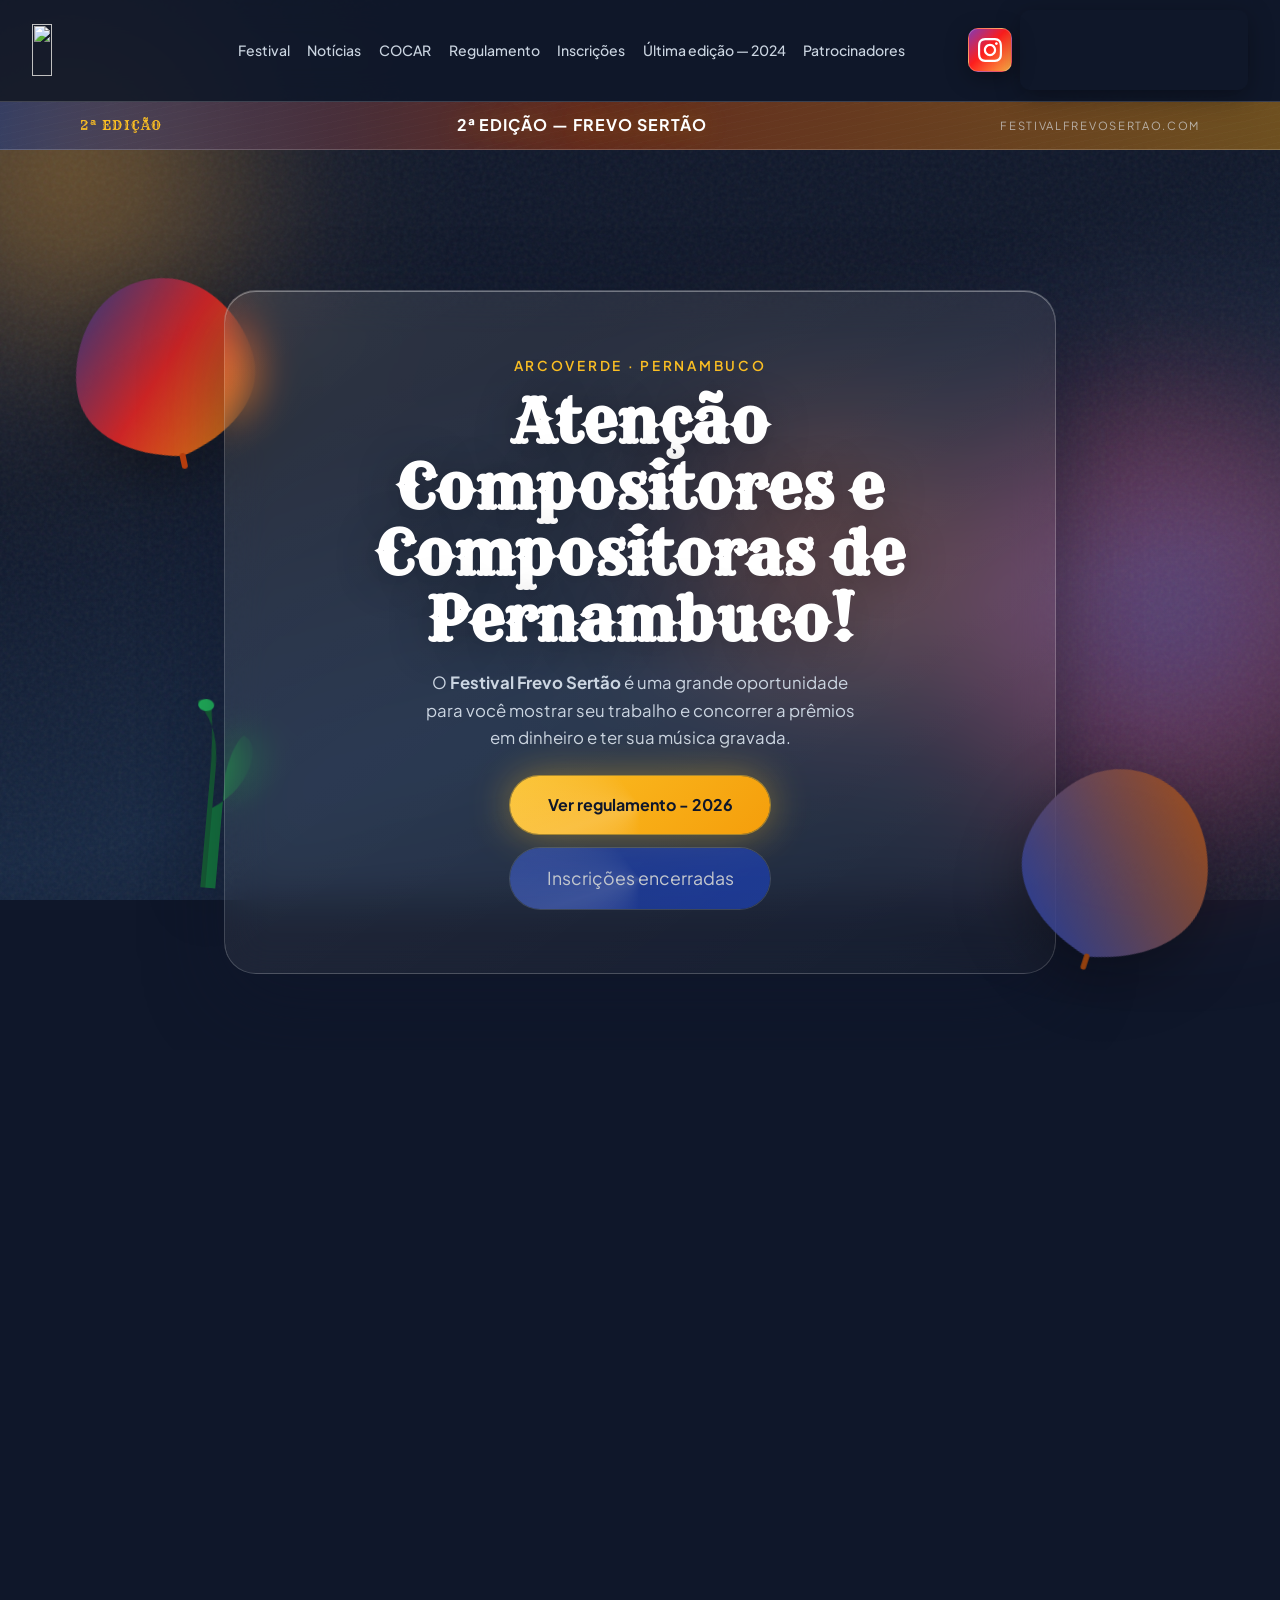
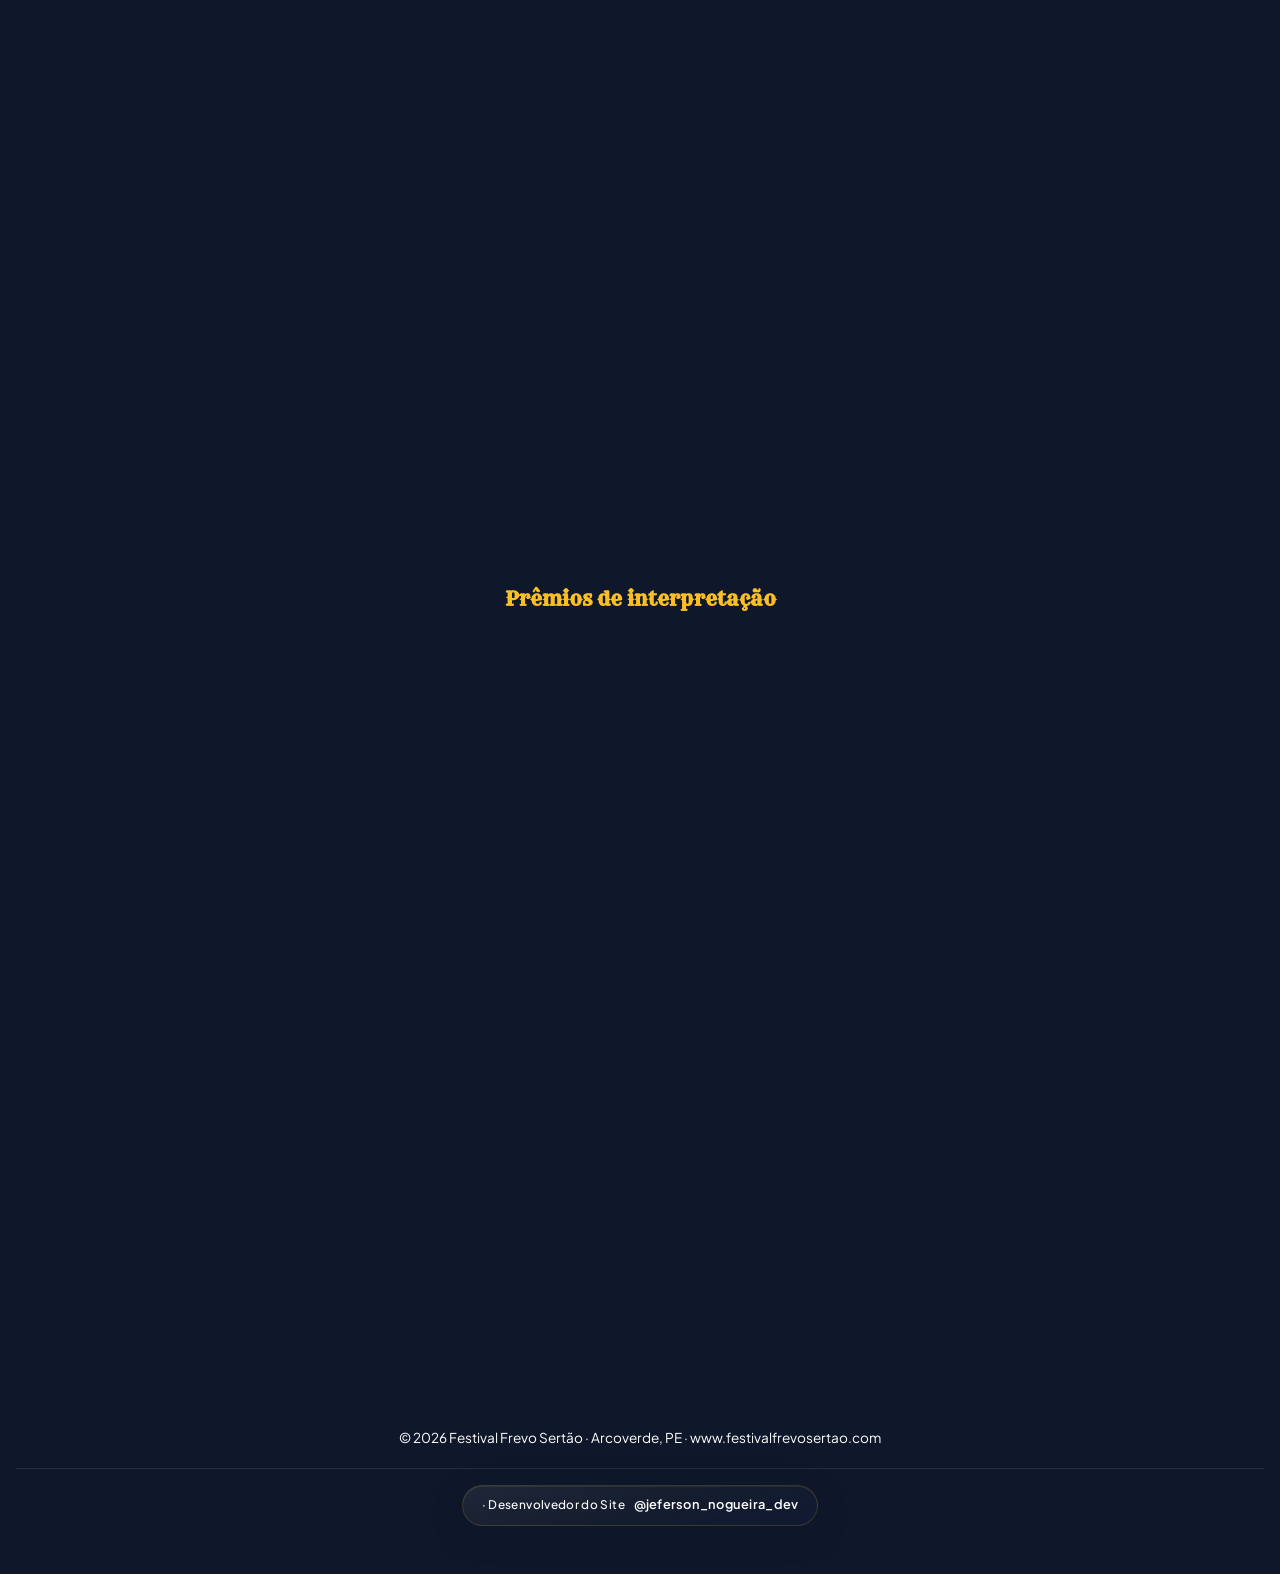
==== index.html @ 20acbb3a "lista de aprovados" ====
<!DOCTYPE html>
<html lang="pt-BR">
  <head>
    <meta charset="UTF-8" />
    <meta name="viewport" content="width=device-width, initial-scale=1.0" />
    <meta name="description" content="" />
    <link rel="canonical" href="#" />
    <title></title>
    <link rel="preconnect" href="https://fonts.googleapis.com" />
    <link rel="preconnect" href="https://fonts.gstatic.com" crossorigin />
    <link
      href="https://fonts.googleapis.com/css2?family=Rye&family=Plus+Jakarta+Sans:ital,wght@0,400;0,500;0,600;0,700;1,400&display=swap"
      rel="stylesheet"
    />
    <link rel="stylesheet" href="css/styles.css" />
  </head>
  <body>
    <div class="umbrella-transition" id="umbrellaTransition" aria-hidden="true">
      <div class="umbrella-transition__panel umbrella-transition__panel--left"></div>
      <div class="umbrella-transition__panel umbrella-transition__panel--right"></div>
    </div>

    <div class="ambient-bg" aria-hidden="true">
      <div class="ambient-bg__blob ambient-bg__blob--1"></div>
      <div class="ambient-bg__blob ambient-bg__blob--2"></div>
      <div class="ambient-bg__blob ambient-bg__blob--3"></div>
      <div class="ambient-bg__grain"></div>
    </div>

    <header class="site-header" data-header>
      <a class="site-header__brand" href="#hero" data-slot="header-brand">
        <img
          class="site-header__logo"
          data-slot="header-logo"
          src=""
          alt=""
          width="220"
          height="80"
          decoding="async"
        />
      </a>
      <nav class="site-header__nav" data-slot="site-nav"></nav>
      <div class="site-header__media">
        <div class="site-header__social" role="navigation" aria-label="Redes sociais">
          <a
            class="site-header__social-btn site-header__social-btn--instagram"
            href="#"
            target="_blank"
            rel="noopener noreferrer"
            data-slot="header-instagram"
            hidden
          >
            <svg class="site-header__social-icon" viewBox="0 0 24 24" aria-hidden="true" focusable="false">
              <path
                fill="currentColor"
                d="M12 2.163c3.204 0 3.584.012 4.85.07 3.252.148 4.771 1.691 4.919 4.919.058 1.265.069 1.645.069 4.849 0 3.205-.012 3.584-.069 4.849-.149 3.225-1.664 4.771-4.919 4.919-1.266.058-1.644.07-4.85.07-3.204 0-3.584-.012-4.849-.07-3.26-.149-4.771-1.699-4.919-4.92-.058-1.265-.07-1.644-.07-4.849 0-3.204.013-3.583.07-4.849.149-3.227 1.664-4.771 4.919-4.919 1.266-.057 1.645-.069 4.849-.069zm0-2.163c-3.259 0-3.667.014-4.947.072-4.358.2-6.78 2.618-6.98 6.98-.059 1.281-.073 1.689-.073 4.948 0 3.259.014 3.668.072 4.948.2 4.358 2.618 6.78 6.98 6.98 1.281.058 1.689.072 4.948.072 3.259 0 3.668-.014 4.948-.072 4.354-.2 6.782-2.618 6.979-6.98.059-1.28.073-1.689.073-4.948 0-3.259-.014-3.667-.072-4.947-.196-4.354-2.617-6.78-6.979-6.98-1.281-.059-1.69-.073-4.949-.073zm0 5.838c-3.403 0-6.162 2.759-6.162 6.162s2.759 6.163 6.162 6.163 6.162-2.759 6.162-6.163c0-3.403-2.759-6.162-6.162-6.162zm0 10.162c-2.209 0-4-1.79-4-4 0-2.209 1.791-4 4-4s4 1.791 4 4c0 2.21-1.791 4-4 4zm6.406-11.845c-.796 0-1.441.645-1.441 1.44s.645 1.44 1.441 1.44c.795 0 1.439-.645 1.439-1.44s-.644-1.44-1.439-1.44z"
              />
            </svg>
          </a>
        </div>
        <div class="site-header__player" data-slot="header-spotify-embed">
          <iframe
            data-testid="embed-iframe"
            style="border-radius: 12px"
            src=""
            width="100%"
            height="80"
            frameborder="0"
            allowfullscreen=""
            allow="autoplay; clipboard-write; encrypted-media; fullscreen; picture-in-picture"
            loading="lazy"
            title=""
          ></iframe>
        </div>
      </div>
    </header>

    <div class="banner-strip" id="bannerStrip" role="region">
      <div class="banner-strip__pattern" aria-hidden="true"></div>
      <div class="banner-strip__inner">
        <span class="banner-strip__edition" data-slot="edition-badge"></span>
        <p class="banner-strip__msg" id="bannerMessage" aria-live="polite"></p>
        <span class="banner-strip__domain" aria-hidden="true" data-slot="banner-domain"></span>
      </div>
    </div>

    <main class="site-main">
      <section class="hero" id="hero">
        <div class="hero__parallax" data-parallax="slow">
          <svg class="decor decor--umbrella decor--umbrella-1" viewBox="0 0 200 220" aria-hidden="true">
            <defs>
              <linearGradient id="umb1" x1="0%" y1="0%" x2="100%" y2="100%">
                <stop offset="0%" stop-color="#1e3a8a" />
                <stop offset="50%" stop-color="#dc2626" />
                <stop offset="100%" stop-color="#f59e0b" />
              </linearGradient>
            </defs>
            <path fill="url(#umb1)" d="M100 20 C40 20 10 80 10 120 C10 160 50 190 100 200 C150 190 190 160 190 120 C190 80 160 20 100 20 Z" opacity="0.92" />
            <line x1="100" y1="200" x2="100" y2="210" stroke="#c2410c" stroke-width="6" stroke-linecap="round" />
          </svg>
          <svg class="decor decor--cactus decor--cactus-1" viewBox="0 0 120 200" aria-hidden="true">
            <path fill="#166534" d="M60 200 L60 80 Q60 40 40 20 Q30 10 50 15 Q55 50 55 90 L55 200 Z" />
            <path fill="#15803d" d="M60 120 Q90 100 95 70 Q98 50 85 45 Q75 55 70 85 L70 200 L60 200 Z" />
            <ellipse cx="45" cy="18" rx="8" ry="6" fill="#22c55e" />
          </svg>
        </div>

        <div class="hero__inner glass-panel glass-panel--hero">
          <p class="hero__eyebrow" data-slot="hero-eyebrow"></p>
          <h1 class="hero__title" data-slot="hero-title"></h1>
          <p class="hero__lead" data-slot="hero-lead"></p>
          <div class="hero__actions">
            <a class="btn-cta" href="#" data-slot="hero-cta">
              <span class="btn-cta__glow"></span>
              <span class="btn-cta__label" data-slot="hero-cta-label"></span>
            </a>
            <button type="button" class="btn-cta btn-cta--secondary btn-inscricao">
              <span class="btn-cta__glow"></span>
              <span class="btn-cta__label" data-slot="hero-inscricao-label"></span>
            </button>
          </div>
        </div>

        <div class="hero__parallax hero__parallax--front" data-parallax="fast">
          <svg class="decor decor--umbrella decor--umbrella-2" viewBox="0 0 200 220" aria-hidden="true">
            <defs>
              <linearGradient id="umb2" x1="100%" y1="0%" x2="0%" y2="100%">
                <stop offset="0%" stop-color="#b45309" />
                <stop offset="100%" stop-color="#1e40af" />
              </linearGradient>
            </defs>
            <path fill="url(#umb2)" d="M100 30 C45 30 15 85 15 125 C15 165 55 195 100 205 C145 195 185 165 185 125 C185 85 155 30 100 30 Z" opacity="0.88" />
            <line x1="100" y1="205" x2="100" y2="215" stroke="#92400e" stroke-width="5" stroke-linecap="round" />
          </svg>
        </div>
      </section>

      <section class="section home-banner" id="home-banner" aria-label="Imagem de destaque">
        <div class="section__container">
          <div class="home-banner__panel glass-panel" data-reveal>
            <img
              class="home-banner__image"
              src="sai lista das canc.jpeg"
              alt="Festival Frevo Sertão"
              loading="lazy"
              decoding="async"
            />
          </div>
        </div>
      </section>

      <section class="section noticias noticias--destaque" id="noticias-frevo" aria-labelledby="noticias-heading">
        <div class="section__container">
          <div class="noticias__shell glass-panel" data-reveal>
            <header class="noticias__header">
              <span class="noticias__ribbon" aria-hidden="true">★</span>
              <div class="noticias__header-text">
                <h2 id="noticias-heading" class="noticias__title" data-slot="noticias-title"></h2>
                <p class="noticias__intro" data-slot="noticias-intro" hidden></p>
              </div>
            </header>
            <ul class="noticias__list" data-slot="noticias-list"></ul>
          </div>
        </div>
      </section>

      <section class="section festival" id="festival">
        <div class="section__container">
          <h2 class="section__title" data-reveal data-slot="festival-title"></h2>
          <div class="glass-panel festival__panel" data-reveal>
            <div data-slot="festival-body"></div>
          </div>
        </div>
      </section>

      <section class="section cocar" id="cocar">
        <div class="section__container">
          <h2 class="section__title" data-reveal data-slot="cocar-title"></h2>
          <div class="glass-panel cocar__panel" data-reveal>
            <div data-slot="cocar-body"></div>
          </div>
        </div>
      </section>

      <section class="section documentos" id="documentos">
        <div class="section__container documentos__grid">
          <article class="glass-panel documentos__card" data-reveal>
            <h2 class="documentos__heading" data-slot="documentos-heading"></h2>
            <p class="documentos__intro" data-slot="regulamento-intro"></p>
            <a class="btn-cta btn-cta--doc" data-slot="regulamento-link" href="#">
              <span class="btn-cta__glow"></span>
              <span class="btn-cta__label" data-slot="regulamento-link-label"></span>
            </a>
            <div class="documentos__actions">
              <a class="btn-cta btn-cta--doc" data-slot="analise-link" href="#">
                <span class="btn-cta__glow"></span>
                <span class="btn-cta__label" data-slot="analise-link-label"></span>
              </a>
              <a class="btn-cta btn-cta--doc" data-slot="recurso-link" href="#">
                <span class="btn-cta__glow"></span>
                <span class="btn-cta__label" data-slot="recurso-link-label"></span>
              </a>
            </div>
          </article>
        </div>
      </section>

      <section class="section inscricoes" id="inscricoes">
        <div class="section__container">
          <article class="glass-panel inscricoes__panel" data-reveal>
            <h2 class="section__title" data-slot="inscricoes-title"></h2>
            <p class="inscricoes__subtitle flow-text" data-slot="inscricoes-subtitle" hidden></p>
            <button type="button" class="btn-cta inscricoes__cta btn-inscricao">
              <span class="btn-cta__glow"></span>
              <span class="btn-cta__label" data-slot="inscricoes-cta-label"></span>
            </button>
          </article>
        </div>
      </section>

      <dialog class="inscricoes-dialog" id="inscricoesDialog" aria-labelledby="inscricoesPendingMsg">
        <div class="inscricoes-dialog__panel glass-panel">
          <button type="button" class="inscricoes-dialog__close" aria-label="Fechar">&times;</button>
          <p class="inscricoes-dialog__msg" id="inscricoesPendingMsg" data-slot="inscricoes-pending-message"></p>
        </div>
      </dialog>

      <div id="ultima-edicao-2024" class="ultima-edicao">
      <section class="section midia" id="midia-2024">
        <div class="section__container">
          <h2 class="section__title" data-reveal data-slot="memoria-title"></h2>
          <p class="section__subtitle" data-reveal data-slot="memoria-subtitle"></p>

          <div class="midia__video-feature glass-panel" data-reveal>
            <h3 class="midia__label" data-slot="video-title"></h3>
            <p class="midia__text" data-slot="video-intro"></p>
            <div class="midia__video-wrap midia__video-wrap--medium" data-slot="youtube-embed"></div>
            <p class="midia__video-footer">
              <a class="midia__video-link" data-slot="video-link" href="#" target="_blank" rel="noopener noreferrer"></a>
            </p>
          </div>

          <div class="midia__spotify-block glass-panel" data-reveal>
            <h3 class="midia__label" data-slot="midia-spotify-title"></h3>
            <div class="midia__embed" data-slot="spotify-embed">
              <p class="midia__fallback" data-slot="spotify-placeholder"></p>
            </div>
          </div>
        </div>
      </section>

      <section class="section vencedoras vencedoras--hall" id="vencedoras">
        <div class="section__container">
          <h2 class="section__title" data-reveal data-slot="vencedoras-title"></h2>
          <p class="section__subtitle" data-reveal data-slot="vencedoras-intro"></p>
          <div class="vencedoras__grid" data-slot="vencedoras-grid"></div>
        </div>
      </section>
      </div>

      <section class="section patrocinadores" id="patrocinadores">
        <div class="section__container">
          <h2 class="section__title" data-reveal data-slot="patrocinadores-title"></h2>
          <p class="section__subtitle" data-reveal data-slot="patrocinadores-intro"></p>
          <div class="patrocinadores__marquee glass-panel" data-reveal data-slot="patrocinadores-marquee">
            <div class="patrocinadores__track" data-slot="patrocinadores-track">
              <div class="patrocinadores__seq">
                <img
                  class="patrocinadores__img"
                  src=""
                  alt=""
                  width="1200"
                  height="200"
                  decoding="async"
                  draggable="false"
                />
              </div>
              <div class="patrocinadores__seq" aria-hidden="true">
                <img
                  class="patrocinadores__img"
                  src=""
                  alt=""
                  width="1200"
                  height="200"
                  decoding="async"
                  draggable="false"
                />
              </div>
            </div>
          </div>
        </div>
      </section>
    </main>

    <footer class="site-footer">
      <p class="site-footer__main">
        <span data-slot="footer-before-year"></span><span id="footerYear"></span><span data-slot="footer-after-year"></span>
        <a class="site-footer__link" data-slot="footer-site-url" href="#"></a>
      </p>
      <p class="site-footer__dev" data-slot="footer-developer-wrap" hidden>
        <span class="site-footer__dev-inner">
          <span class="site-footer__dev-prefix" data-slot="footer-developer-prefix"></span>
          <a
            class="site-footer__dev-link"
            data-slot="footer-developer-link"
            href="#"
            target="_blank"
            rel="noopener noreferrer"
          ></a>
        </span>
      </p>
    </footer>

    <script src="https://cdnjs.cloudflare.com/ajax/libs/gsap/3.12.5/gsap.min.js" crossorigin="anonymous"></script>
    <script src="https://cdnjs.cloudflare.com/ajax/libs/gsap/3.12.5/ScrollTrigger.min.js" crossorigin="anonymous"></script>
    <script type="module" src="js/main.js"></script>
  </body>
</html>
---- css/styles.css ----
/* Frevo Sertão — design tokens + glassmorphism + cordel contemporâneo */
:root {
  --amber-sun: #f59e0b;
  --amber-glow: #fbbf24;
  --terracotta: #c2410c;
  --sienna-deep: #7c2d12;
  --cobalt: #1e40af;
  --cobalt-deep: #1e3a8a;
  --ink: #0f172a;
  --ink-soft: #1e293b;
  --mist: rgba(255, 255, 255, 0.08);
  --glass-border: rgba(255, 255, 255, 0.18);
  --glass-highlight: rgba(255, 255, 255, 0.35);
  --shadow-deep: 0 25px 80px rgba(15, 23, 42, 0.45);
  --font-display: "Rye", Georgia, serif;
  --font-body: "Plus Jakarta Sans", system-ui, sans-serif;
  --ease-elastic: cubic-bezier(0.68, -0.55, 0.265, 1.55);
  --radius-lg: 1.5rem;
  --radius-xl: 2rem;
}

*,
*::before,
*::after {
  box-sizing: border-box;
}

html {
  scroll-behavior: smooth;
}

@media (prefers-reduced-motion: reduce) {
  html {
    scroll-behavior: auto;
  }
  *,
  *::before,
  *::after {
    animation-duration: 0.01ms !important;
    animation-iteration-count: 1 !important;
    transition-duration: 0.01ms !important;
  }
}

body {
  margin: 0;
  min-height: 100vh;
  font-family: var(--font-body);
  font-size: clamp(1rem, 0.95rem + 0.2vw, 1.125rem);
  line-height: 1.65;
  color: #e2e8f0;
  background: var(--ink);
  overflow-x: hidden;
}

/* Imagem de fundo + véu para contraste; blobs e grão por cima */
.ambient-bg {
  position: fixed;
  inset: 0;
  z-index: -2;
  pointer-events: none;
  background-color: var(--ink);
  background-image: linear-gradient(
      165deg,
      rgba(15, 23, 42, 0.78) 0%,
      rgba(15, 23, 42, 0.55) 40%,
      rgba(30, 58, 95, 0.45) 70%,
      rgba(15, 23, 42, 0.82) 100%
    ),
    url("../assets/fundo%20site%20inicio.png");
  background-size: cover, cover;
  background-position: center center, center center;
  background-repeat: no-repeat, no-repeat;
  background-attachment: scroll, scroll;
}

.ambient-bg__blob {
  position: absolute;
  border-radius: 50%;
  filter: blur(80px);
  opacity: 0.55;
  mix-blend-mode: screen;
}

.ambient-bg__blob--1 {
  width: min(90vw, 520px);
  height: min(90vw, 520px);
  top: -10%;
  left: -15%;
  background: radial-gradient(circle, #f59e0b 0%, transparent 70%);
}

.ambient-bg__blob--2 {
  width: min(80vw, 480px);
  height: min(80vw, 480px);
  bottom: 5%;
  right: -10%;
  background: radial-gradient(circle, #1d4ed8 0%, #dc2626 50%, transparent 70%);
}

.ambient-bg__blob--3 {
  width: min(70vw, 400px);
  height: min(70vw, 400px);
  top: 40%;
  right: 20%;
  background: radial-gradient(circle, #ea580c 0%, transparent 65%);
}

.ambient-bg__grain {
  position: absolute;
  inset: 0;
  opacity: 0.07;
  background-image: url("data:image/svg+xml,%3Csvg viewBox='0 0 256 256' xmlns='http://www.w3.org/2000/svg'%3E%3Cfilter id='n'%3E%3CfeTurbulence type='fractalNoise' baseFrequency='0.85' numOctaves='4' stitchTiles='stitch'/%3E%3C/filter%3E%3Crect width='100%25' height='100%25' filter='url(%23n)'/%3E%3C/svg%3E");
  pointer-events: none;
}

/* Umbrella-style page curtain */
.umbrella-transition {
  position: fixed;
  inset: 0;
  z-index: 9999;
  pointer-events: none;
  display: flex;
  justify-content: center;
  align-items: stretch;
}

.umbrella-transition.is-active {
  pointer-events: auto;
}

.umbrella-transition__panel {
  flex: 1;
  background: linear-gradient(135deg, var(--cobalt-deep) 0%, var(--terracotta) 50%, var(--amber-sun) 100%);
  opacity: 0.97;
  will-change: transform;
}

.umbrella-transition__panel--left {
  transform-origin: right center;
  transform: scaleX(1);
}

.umbrella-transition__panel--right {
  transform-origin: left center;
  transform: scaleX(1);
}

/* Header (rola com a página — não fixo): grid logo | nav | mídia */
.site-header {
  position: relative;
  z-index: 50;
  display: grid;
  grid-template-columns: auto minmax(0, 1fr) auto;
  grid-template-areas: "brand nav media";
  align-items: center;
  column-gap: clamp(0.75rem, 2vw, 1.5rem);
  row-gap: 0.65rem;
  padding: 0.65rem clamp(1rem, 4vw, 2rem);
  background: rgba(15, 23, 42, 0.88);
  backdrop-filter: blur(16px);
  -webkit-backdrop-filter: blur(16px);
  border-bottom: 1px solid var(--glass-border);
}

.site-header__brand {
  grid-area: brand;
  display: flex;
  align-items: center;
  flex-shrink: 0;
  text-decoration: none;
  line-height: 0;
}

.site-header__logo {
  display: block;
  width: auto;
  height: clamp(36px, 8vw, 52px);
  max-width: min(200px, 42vw);
  object-fit: contain;
  object-position: left center;
}

.site-header__nav {
  grid-area: nav;
  display: flex;
  flex-wrap: wrap;
  gap: 0.35rem clamp(0.45rem, 1.6vw, 1.1rem);
  justify-content: center;
  justify-self: center;
  max-width: 100%;
  min-width: 0;
}

.site-header__nav a {
  color: #cbd5e1;
  text-decoration: none;
  font-weight: 500;
  font-size: clamp(0.78rem, 1.35vw, 0.88rem);
  white-space: nowrap;
  transition: color 0.25s ease, transform 0.25s var(--ease-elastic);
}

.site-header__nav a:hover {
  color: var(--amber-glow);
  transform: translateY(-2px);
}

.site-header__nav a.site-header__nav-link--external::after {
  content: "↗";
  display: inline-block;
  margin-left: 0.2em;
  font-size: 0.72em;
  opacity: 0.85;
  vertical-align: 0.08em;
}

.site-header__media {
  grid-area: media;
  display: flex;
  align-items: center;
  gap: 0.5rem;
  min-width: 0;
  max-width: min(280px, 36vw);
}

.site-header__social {
  display: flex;
  align-items: center;
  flex-shrink: 0;
}

.site-header__social-btn {
  display: grid;
  place-items: center;
  width: 44px;
  height: 44px;
  border-radius: 10px;
  color: #fff;
  text-decoration: none;
  background: linear-gradient(135deg, #833ab4 0%, #fd1d1d 45%, #fcb045 100%);
  box-shadow: 0 6px 22px rgba(0, 0, 0, 0.38);
  border: 1px solid rgba(255, 255, 255, 0.22);
  transition: transform 0.25s var(--ease-elastic), box-shadow 0.25s ease;
}

.site-header__social-btn:hover {
  transform: scale(1.07);
  box-shadow: 0 10px 32px rgba(253, 29, 29, 0.35);
}

.site-header__social-btn:focus-visible {
  outline: 2px solid var(--amber-glow);
  outline-offset: 3px;
}

.site-header__social-icon {
  width: 24px;
  height: 24px;
  display: block;
}

.site-header__player {
  flex: 1;
  min-width: 0;
  max-width: 100%;
  border-radius: 10px;
  overflow: hidden;
  box-shadow: 0 6px 24px rgba(0, 0, 0, 0.35);
  line-height: 0;
}

.site-header__player iframe {
  display: block;
  width: 100%;
  border: 0;
  vertical-align: middle;
}

@media (max-width: 960px) {
  .site-header {
    grid-template-columns: minmax(0, 1fr) auto;
    grid-template-areas:
      "brand media"
      "nav nav";
  }

  .site-header__media {
    justify-self: end;
    max-width: min(260px, 52vw);
  }

  .site-header__nav {
    justify-self: stretch;
    justify-content: center;
    padding-top: 0.45rem;
    border-top: 1px solid rgba(148, 163, 184, 0.14);
  }
}

@media (max-width: 520px) {
  .site-header__media {
    max-width: min(200px, 48vw);
  }

  .site-header__nav {
    gap: 0.3rem 0.55rem;
    justify-content: center;
  }

  .site-header__nav a {
    white-space: normal;
    text-align: center;
    line-height: 1.25;
  }
}

/* Glass panels */
.glass-panel {
  background: linear-gradient(145deg, rgba(255, 255, 255, 0.1) 0%, rgba(255, 255, 255, 0.03) 100%);
  border: 1px solid var(--glass-border);
  border-radius: var(--radius-xl);
  box-shadow: var(--shadow-deep), inset 0 1px 0 var(--glass-highlight);
  backdrop-filter: blur(20px);
  -webkit-backdrop-filter: blur(20px);
}

.glass-panel--hero {
  padding: clamp(2rem, 6vw, 4rem);
  max-width: 52rem;
  margin-inline: auto;
  text-align: center;
}

/* Hero */
.hero {
  position: relative;
  min-height: 100vh;
  display: flex;
  align-items: center;
  justify-content: center;
  padding: clamp(6rem, 12vw, 8rem) 1.5rem 4rem;
  overflow: hidden;
}

.hero__inner {
  position: relative;
  z-index: 2;
}

.hero__eyebrow {
  margin: 0 0 0.75rem;
  font-size: 0.85rem;
  font-weight: 600;
  letter-spacing: 0.2em;
  text-transform: uppercase;
  color: var(--amber-glow);
}

.hero__title {
  margin: 0 0 1rem;
  font-family: var(--font-display);
  font-size: clamp(2.25rem, 6vw, 3.75rem);
  line-height: 1.1;
  color: #fff;
  text-shadow: 0 4px 40px rgba(0, 0, 0, 0.35);
}

.hero__lead {
  margin: 0 auto 1.5rem;
  max-width: 36ch;
  color: #cbd5e1;
  font-size: 1.05rem;
}

.hero__actions {
  display: flex;
  flex-direction: column;
  align-items: center;
  gap: 0.85rem;
}

.hero__actions .btn-cta {
  min-width: min(100%, 260px);
}

/* Neon CTA */
.btn-cta {
  position: relative;
  display: inline-flex;
  align-items: center;
  justify-content: center;
  padding: 1rem 2.25rem;
  border-radius: 999px;
  text-decoration: none;
  font-weight: 700;
  font-size: 1rem;
  color: #0f172a;
  background: linear-gradient(135deg, var(--amber-glow) 0%, var(--amber-sun) 100%);
  overflow: hidden;
  isolation: isolate;
  transition: transform 0.35s var(--ease-elastic), box-shadow 0.35s ease, color 0.25s ease;
  box-shadow: 0 0 0 1px rgba(251, 191, 36, 0.5), 0 0 40px rgba(251, 191, 36, 0.45);
}

.btn-cta:hover {
  transform: scale(1.06);
  color: var(--ink);
  box-shadow: 0 0 0 2px rgba(251, 191, 36, 0.8), 0 0 60px rgba(251, 191, 36, 0.55);
}

button.btn-cta {
  border: none;
  cursor: pointer;
  font: inherit;
}

.btn-cta:active {
  transform: scale(0.98);
}

.btn-cta__glow {
  position: absolute;
  inset: -50%;
  background: conic-gradient(from 180deg, transparent, rgba(255, 255, 255, 0.5), transparent 40%);
  animation: spinGlow 4s linear infinite;
  opacity: 0.35;
  z-index: -1;
}

@keyframes spinGlow {
  to {
    transform: rotate(360deg);
  }
}

.btn-cta__label {
  position: relative;
  z-index: 1;
}

.btn-cta--secondary {
  background: linear-gradient(135deg, rgba(30, 64, 175, 0.9) 0%, var(--cobalt) 100%);
  color: #f8fafc;
  box-shadow: 0 0 0 1px rgba(96, 165, 250, 0.4), 0 0 30px rgba(37, 99, 235, 0.35);
}

.btn-cta--secondary:hover {
  color: #f8fafc;
  box-shadow: 0 0 0 2px rgba(96, 165, 250, 0.7), 0 0 50px rgba(37, 99, 235, 0.45);
}

/* Parallax decor */
.hero__parallax {
  position: absolute;
  inset: 0;
  pointer-events: none;
  z-index: 1;
}

.hero__parallax--front {
  z-index: 3;
}

.decor {
  position: absolute;
  filter: drop-shadow(0 20px 30px rgba(0, 0, 0, 0.35));
}

.decor--umbrella-1 {
  width: min(28vw, 200px);
  top: 12%;
  left: 5%;
  transform: rotate(-12deg);
}

.decor--umbrella-2 {
  width: min(32vw, 220px);
  bottom: 8%;
  right: 4%;
  transform: rotate(18deg);
}

.decor--cactus-1 {
  width: min(18vw, 120px);
  bottom: 18%;
  left: 12%;
  transform: rotate(5deg);
  opacity: 0.9;
}

/* Sections */
.section {
  padding: clamp(4rem, 10vw, 7rem) 1.5rem;
}

.section__container {
  max-width: 1120px;
  margin: 0 auto;
}

.section__title {
  font-family: var(--font-display);
  font-size: clamp(1.75rem, 4vw, 2.5rem);
  color: #fff;
  text-align: center;
  margin: 0 0 0.75rem;
}

.section__subtitle {
  text-align: center;
  color: #94a3b8;
  margin: 0 0 2.5rem;
  max-width: 42ch;
  margin-inline: auto;
}

/* Notícias em destaque */
.noticias--destaque {
  padding-top: clamp(3rem, 8vw, 5rem);
  padding-bottom: clamp(3.5rem, 9vw, 6rem);
}

/* Bloco geral mais estreito (painel + lista), alinhado aos cartões compactos */
.noticias--destaque .section__container {
  max-width: min(36rem, calc(100% - 2rem));
}

.noticias__shell {
  position: relative;
  overflow: hidden;
  padding: clamp(1.05rem, 2.6vw, 1.85rem) clamp(1rem, 3vw, 1.6rem);
  padding-left: clamp(1.15rem, 3vw, 1.65rem);
  border-radius: var(--radius-xl);
  border: 1px solid rgba(251, 191, 36, 0.42);
  background: linear-gradient(
    148deg,
    rgba(30, 58, 138, 0.38) 0%,
    rgba(15, 23, 42, 0.72) 42%,
    rgba(194, 65, 12, 0.2) 100%
  );
  box-shadow:
    0 0 0 1px rgba(251, 191, 36, 0.12),
    0 28px 90px rgba(15, 23, 42, 0.55),
    inset 0 1px 0 rgba(255, 255, 255, 0.1);
}

.noticias__shell::before {
  content: "";
  position: absolute;
  top: 0;
  left: 0;
  width: 5px;
  height: 100%;
  background: linear-gradient(180deg, var(--amber-glow), var(--terracotta) 50%, var(--cobalt));
  opacity: 0.92;
}

.noticias__header {
  display: flex;
  gap: 0.75rem;
  align-items: flex-start;
  margin-bottom: 0.85rem;
  padding-left: 0.25rem;
}

.noticias__ribbon {
  flex-shrink: 0;
  display: grid;
  place-items: center;
  width: 2.35rem;
  height: 2.35rem;
  border-radius: 50%;
  font-size: 1.05rem;
  line-height: 1;
  color: var(--ink);
  background: linear-gradient(135deg, var(--amber-glow), var(--amber-sun));
  box-shadow: 0 10px 32px rgba(245, 158, 11, 0.42);
}

.noticias__header-text {
  flex: 1;
  min-width: 0;
}

.noticias__title {
  font-family: var(--font-display);
  font-size: clamp(1.3rem, 2.9vw, 1.85rem);
  color: #fff;
  margin: 0 0 0.35rem;
  line-height: 1.15;
  text-shadow: 0 2px 28px rgba(0, 0, 0, 0.35);
}

.noticias__intro {
  margin: 0;
  font-size: 0.9rem;
  color: #cbd5e1;
  line-height: 1.55;
  max-width: 52ch;
}

.noticias__list {
  list-style: none;
  margin: 1.1rem 0 0;
  padding: 0;
  display: flex;
  flex-direction: column;
  gap: 0.85rem;
}

.noticias__item {
  display: flex;
  flex-wrap: wrap;
  gap: 0.85rem 1rem;
  align-items: flex-start;
  padding: 0.95rem 1rem;
  border-radius: var(--radius-lg);
  background: rgba(15, 23, 42, 0.48);
  border: 1px solid rgba(255, 255, 255, 0.1);
}

.noticias__item--solo {
  justify-content: center;
}

.noticias__meta {
  flex-shrink: 0;
  padding-top: 0.2rem;
  min-width: 3.25rem;
}

.noticias__date {
  display: inline-block;
  font-size: 0.72rem;
  font-weight: 700;
  letter-spacing: 0.14em;
  text-transform: uppercase;
  color: var(--amber-glow);
}

.noticias__body {
  flex: 1;
  min-width: min(100%, 260px);
}

.noticias__item-title {
  margin: 0 0 0.3rem;
  font-size: 1rem;
  font-weight: 700;
  line-height: 1.35;
}

.noticias__headline {
  color: #f8fafc;
}

.noticias__link {
  color: #fff;
  text-decoration: none;
  border-bottom: 1px solid rgba(251, 191, 36, 0.45);
  transition: color 0.2s ease, border-color 0.2s ease;
}

.noticias__link:hover {
  color: var(--amber-glow);
  border-bottom-color: var(--amber-glow);
}

.noticias__link-hint {
  font-size: 0.85em;
  opacity: 0.85;
}

.noticias__summary {
  margin: 0;
  font-size: 0.9rem;
  color: #94a3b8;
  line-height: 1.5;
}

.noticias__item--has-instagram {
  box-sizing: border-box;
  max-width: min(22rem, calc(100% - 0.25rem));
  margin-inline: auto;
  padding: 0.65rem 0.75rem;
  gap: 0.55rem 0.75rem;
}

.noticias__item--has-instagram .noticias__body {
  flex: 1 1 auto;
  min-width: 0;
  max-width: 100%;
}

.noticias__item--has-instagram .noticias__item-title {
  font-size: 0.92rem;
}

.noticias__item--has-instagram .noticias__summary {
  font-size: 0.82rem;
  line-height: 1.45;
}

.noticias__item--has-instagram .noticias__instagram-wrap {
  margin-top: 0.5rem;
}

.noticias__instagram-wrap {
  display: flex;
  justify-content: center;
  align-items: flex-start;
  margin-top: 0.75rem;
  width: 100%;
  overflow-x: auto;
  -webkit-overflow-scrolling: touch;
}

/* −40% na proporção ⇒ escala 60%. `zoom` reduz também o espaço ocupado no fluxo (Chromium, Safari, Firefox recente). */
.noticias__instagram-scale {
  width: min(540px, 100%);
  zoom: 0.6;
}

@supports not (zoom: 0.6) {
  .noticias__instagram-scale {
    transform: scale(0.6);
    transform-origin: top center;
  }
}

.noticias__instagram-scale .instagram-media {
  margin: 1px auto !important;
  max-width: 100% !important;
}

.noticias__instagram-scale iframe {
  max-width: 100% !important;
}

.noticias__placeholder {
  margin: 0;
  text-align: center;
  color: #94a3b8;
  font-style: italic;
}

@media (max-width: 540px) {
  .noticias__item:not(.noticias__item--solo) {
    flex-direction: column;
  }
}

.flow-text {
  margin: 0 0 1.25rem;
  color: #e2e8f0;
  font-size: 1.05rem;
}

.flow-text:last-child {
  margin-bottom: 0;
}

.flow-text strong {
  color: var(--amber-glow);
}

.mask-organic {
  position: relative;
  overflow: hidden;
  border-radius: var(--radius-xl);
  border: 1px solid var(--glass-border);
  box-shadow: var(--shadow-deep);
}

.mask-organic img {
  display: block;
  width: 100%;
  height: auto;
  object-fit: cover;
  aspect-ratio: 4 / 5;
  clip-path: polygon(
    8% 2%,
    95% 0%,
    100% 18%,
    92% 45%,
    100% 72%,
    88% 100%,
    12% 98%,
    0% 78%,
    8% 52%,
    0% 22%
  );
}

.site-main {
  position: relative;
}

/* Banner identidade — mensagens rotativas (content.json) */
.banner-strip {
  position: relative;
  z-index: 40;
  margin-top: 0;
  padding: 0.65rem clamp(1rem, 4vw, 2rem);
  background: linear-gradient(
    90deg,
    rgba(30, 58, 138, 0.55) 0%,
    rgba(194, 65, 12, 0.45) 45%,
    rgba(245, 158, 11, 0.4) 100%
  );
  border-bottom: 1px solid var(--glass-border);
  backdrop-filter: blur(12px);
  -webkit-backdrop-filter: blur(12px);
  overflow: hidden;
}

.banner-strip__pattern {
  position: absolute;
  inset: 0;
  opacity: 0.12;
  background: repeating-linear-gradient(
    -12deg,
    transparent,
    transparent 6px,
    rgba(255, 255, 255, 0.12) 6px,
    rgba(255, 255, 255, 0.12) 7px
  );
  pointer-events: none;
}

.banner-strip__inner {
  position: relative;
  display: flex;
  flex-wrap: wrap;
  align-items: center;
  justify-content: center;
  gap: 0.75rem 1.5rem;
  max-width: 1120px;
  margin: 0 auto;
}

.banner-strip__edition {
  font-family: var(--font-display);
  font-size: 0.8rem;
  letter-spacing: 0.12em;
  color: var(--amber-glow);
  text-transform: uppercase;
  white-space: nowrap;
}

.banner-strip__msg {
  margin: 0;
  flex: 1 1 220px;
  text-align: center;
  font-weight: 700;
  font-size: clamp(0.85rem, 2.5vw, 1rem);
  letter-spacing: 0.06em;
  color: #fff;
  text-shadow: 0 0 24px rgba(251, 191, 36, 0.35);
  transition: opacity 0.2s ease;
}

.banner-strip__msg.is-changing {
  opacity: 0.35;
}

.banner-strip__domain {
  font-size: 0.7rem;
  letter-spacing: 0.15em;
  text-transform: uppercase;
  color: rgba(226, 232, 240, 0.65);
  white-space: nowrap;
}

.home-banner {
  padding-top: clamp(0.75rem, 1.6vw, 1.1rem);
}

.home-banner__panel {
  position: relative;
  overflow: hidden;
  padding: clamp(0.8rem, 2vw, 1.2rem);
  display: grid;
  gap: 0.75rem;
  max-width: min(860px, 100%);
  margin: 0 auto;
  background: linear-gradient(135deg, rgba(30, 58, 138, 0.9) 0%, rgba(194, 65, 12, 0.82) 52%, rgba(245, 158, 11, 0.78) 100%);
  box-shadow: 0 24px 60px rgba(15, 23, 42, 0.28);
}

.home-banner__panel::before {
  content: "";
  position: absolute;
  inset: 0;
  background: linear-gradient(120deg, rgba(255,255,255,0.18), transparent 40%, rgba(255,255,255,0.08));
  pointer-events: none;
}

.home-banner__image {
  position: relative;
  z-index: 1;
  width: 100%;
  max-width: 720px;
  height: auto;
  display: block;
  margin: 0 auto;
  object-fit: cover;
  border-radius: calc(var(--radius-lg) - 0.2rem);
}

.festival__panel,
.cocar__panel {
  padding: clamp(1.5rem, 4vw, 2.5rem);
}

.documentos__grid {
  display: grid;
  gap: 1.5rem;
  max-width: min(100%, 520px);
  margin: 0 auto;
  grid-template-columns: 1fr;
}

.documentos__card {
  padding: clamp(1.5rem, 4vw, 2rem);
  display: flex;
  flex-direction: column;
  gap: 1rem;
  align-items: flex-start;
}

.documentos__heading {
  font-family: var(--font-display);
  font-size: 1.35rem;
  margin: 0;
  color: #fff;
}

.documentos__intro {
  margin: 0;
  color: #cbd5e1;
  flex: 1;
}

.btn-cta--doc {
  background: linear-gradient(135deg, rgba(30, 64, 175, 0.95) 0%, var(--cobalt) 100%);
  color: #f8fafc;
  box-shadow: 0 0 0 1px rgba(96, 165, 250, 0.4), 0 0 28px rgba(37, 99, 235, 0.3);
}

.documentos__actions {
  display: flex;
  flex-wrap: wrap;
  gap: 0.75rem;
}

.btn-cta.is-disabled,
.btn-cta[disabled] {
  cursor: not-allowed;
  opacity: 0.75;
  transform: none;
  box-shadow: 0 0 0 1px rgba(148, 163, 184, 0.35);
}

.inscricoes__panel {
  padding: clamp(1.5rem, 4vw, 2.5rem);
  max-width: min(100%, 560px);
  margin: 0 auto;
  display: flex;
  flex-direction: column;
  align-items: center;
  text-align: center;
  gap: 1.25rem;
}

.inscricoes__panel .section__title {
  margin-bottom: 0;
}

.inscricoes__subtitle {
  margin: 0;
  max-width: 42ch;
}

.inscricoes__cta {
  margin-top: 0.25rem;
}

.inscricoes-dialog {
  border: none;
  padding: 0;
  background: transparent;
  max-width: none;
  width: 100%;
  max-height: none;
  inset: 0;
}

.inscricoes-dialog[open] {
  display: grid;
  place-items: center;
}

.inscricoes-dialog::backdrop {
  background: rgba(15, 23, 42, 0.72);
  backdrop-filter: blur(6px);
}

@media (prefers-reduced-motion: reduce) {
  .inscricoes-dialog::backdrop {
    backdrop-filter: none;
  }
}

.inscricoes-dialog__panel {
  position: relative;
  padding: clamp(1.75rem, 4vw, 2.25rem) 2.5rem 1.75rem;
  max-width: 420px;
  width: calc(100% - 2rem);
}

.inscricoes-dialog__close {
  position: absolute;
  top: 0.65rem;
  right: 0.65rem;
  width: 2.25rem;
  height: 2.25rem;
  border: none;
  border-radius: 50%;
  background: rgba(255, 255, 255, 0.08);
  color: #e2e8f0;
  font-size: 1.35rem;
  line-height: 1;
  cursor: pointer;
  transition: background 0.2s ease, color 0.2s ease;
}

.inscricoes-dialog__close:hover {
  background: rgba(245, 158, 11, 0.25);
  color: #fff;
}

.inscricoes-dialog__msg {
  margin: 0;
  padding-right: 1.5rem;
  font-size: 1.125rem;
  line-height: 1.55;
  color: #e2e8f0;
  text-align: center;
}

@media (min-width: 1200px) {
  #midia-2024 .section__container {
    max-width: min(96vw, 1200px);
  }
}

.midia__video-feature {
  padding: clamp(1.1rem, 3vw, 1.85rem);
  margin-bottom: 1.5rem;
}

.midia__video-wrap--medium {
  position: relative;
  width: 100%;
  max-width: 560px;
  margin: 0 auto;
  aspect-ratio: 16 / 9;
  border-radius: var(--radius-lg);
  overflow: hidden;
  background: #0f172a;
  box-shadow: 0 24px 80px rgba(0, 0, 0, 0.55);
}

.midia__video-wrap--medium .midia__youtube-iframe {
  position: absolute;
  inset: 0;
  width: 100%;
  height: 100%;
  border: 0;
}

.midia__video-footer {
  margin: 0.85rem 0 0;
  text-align: center;
}

.midia__video-link {
  font-size: 0.92rem;
  font-weight: 600;
  color: #93c5fd;
  text-decoration: none;
}

.midia__video-link:hover {
  color: var(--amber-glow);
  text-decoration: underline;
}

.midia__text {
  margin: 0 0 1.25rem;
  color: #cbd5e1;
}

.midia__spotify-block {
  padding: clamp(1.25rem, 3vw, 1.75rem);
}

.midia__block {
  padding: clamp(1.25rem, 3vw, 1.75rem);
}

.midia__label {
  font-family: var(--font-display);
  font-size: 1.15rem;
  margin: 0 0 0.75rem;
  color: var(--amber-glow);
}

.midia__embed {
  border-radius: 12px;
  overflow: hidden;
  min-height: 200px;
  background: rgba(0, 0, 0, 0.25);
}

.midia__embed iframe {
  display: block;
  width: 100%;
  border: 0;
  vertical-align: middle;
}

.midia__fallback {
  margin: 0;
  padding: 2rem;
  text-align: center;
  color: #94a3b8;
  font-size: 0.9rem;
}

.vencedoras__grid {
  display: flex;
  flex-direction: column;
  gap: 2rem;
  max-width: min(100%, 960px);
  margin-inline: auto;
}

.vencedoras--hall .section__subtitle {
  max-width: 42rem;
  margin-inline: auto;
}

.vencedoras__featured {
  position: relative;
  overflow: hidden;
  padding: clamp(1.5rem, 4vw, 2.25rem);
  border-radius: var(--radius-xl);
  background: linear-gradient(
    155deg,
    rgba(30, 58, 138, 0.45) 0%,
    rgba(15, 23, 42, 0.75) 45%,
    rgba(120, 53, 15, 0.2) 100%
  );
  box-shadow: 0 0 0 1px rgba(251, 191, 36, 0.2), 0 28px 80px rgba(0, 0, 0, 0.45);
}

.vencedoras__featured-head {
  text-align: center;
  margin-bottom: 1.75rem;
}

.vencedoras__featured-badge {
  display: inline-block;
  margin-bottom: 0.65rem;
  padding: 0.25rem 0.85rem;
  font-size: 0.72rem;
  font-weight: 800;
  letter-spacing: 0.2em;
  text-transform: uppercase;
  color: #0f172a;
  background: linear-gradient(90deg, #fbbf24, #f59e0b);
  border-radius: 999px;
}

.vencedoras__concurso-title {
  margin: 0;
  font-family: var(--font-display);
  font-size: clamp(1.35rem, 3vw, 1.85rem);
  color: #fef3c7;
  text-shadow: 0 2px 24px rgba(251, 191, 36, 0.35);
}

.podium {
  display: grid;
  gap: 1rem;
  grid-template-columns: 1fr;
}

@media (min-width: 840px) {
  .podium {
    grid-template-columns: repeat(3, 1fr);
    align-items: stretch;
  }
}

.podium-card {
  display: flex;
  flex-direction: column;
  gap: 0.4rem;
  padding: 1.25rem 1.35rem;
  margin: 0;
  border-radius: var(--radius-lg);
  transition: transform 0.3s var(--ease-elastic);
}

.podium-card:hover {
  transform: translateY(-4px);
}

.podium-card__place {
  margin: 0;
  font-size: 0.72rem;
  font-weight: 800;
  letter-spacing: 0.16em;
  text-transform: uppercase;
  color: rgba(248, 250, 252, 0.85);
}

.podium-card__work {
  margin: 0;
  font-family: var(--font-display);
  font-size: clamp(1.05rem, 2vw, 1.2rem);
  line-height: 1.35;
  color: #fff;
  flex: 1;
}

.podium-card__artist {
  margin: 0;
  font-size: 0.95rem;
  font-weight: 600;
  color: #e2e8f0;
}

.podium-card__city {
  margin: 0;
  font-size: 0.85rem;
  color: #94a3b8;
}

.podium-card--gold {
  border: 1px solid rgba(251, 191, 36, 0.55);
  box-shadow: inset 0 0 0 1px rgba(255, 255, 255, 0.06), 0 16px 48px rgba(180, 83, 9, 0.25);
  background: linear-gradient(165deg, rgba(180, 83, 9, 0.35) 0%, rgba(15, 23, 42, 0.6) 100%);
}

.podium-card--silver {
  border: 1px solid rgba(148, 163, 184, 0.45);
  background: linear-gradient(165deg, rgba(71, 85, 105, 0.35) 0%, rgba(15, 23, 42, 0.55) 100%);
}

.podium-card--bronze {
  border: 1px solid rgba(180, 83, 9, 0.35);
  background: linear-gradient(165deg, rgba(154, 52, 18, 0.25) 0%, rgba(15, 23, 42, 0.55) 100%);
}

.vencedoras__special-wrap {
  text-align: center;
}

.vencedoras__special-title {
  margin: 0 0 1.25rem;
  font-family: var(--font-display);
  font-size: 1.25rem;
  color: var(--amber-glow);
}

.vencedoras__special-grid {
  display: grid;
  gap: 1rem;
  grid-template-columns: 1fr;
}

@media (min-width: 640px) {
  .vencedoras__special-grid {
    grid-template-columns: repeat(2, 1fr);
  }
}

.special-award {
  margin: 0;
  padding: 1.35rem 1.5rem;
  text-align: left;
  border-radius: var(--radius-lg);
  border: 1px solid rgba(96, 165, 250, 0.25);
  background: linear-gradient(145deg, rgba(30, 58, 138, 0.25) 0%, rgba(15, 23, 42, 0.65) 100%);
}

.special-award__label {
  margin: 0 0 0.5rem;
  font-size: 0.75rem;
  font-weight: 700;
  letter-spacing: 0.08em;
  text-transform: uppercase;
  color: var(--amber-glow);
}

.special-award__name {
  margin: 0 0 0.25rem;
  font-family: var(--font-display);
  font-size: 1.15rem;
  color: #fff;
}

.special-award__city {
  margin: 0;
  font-size: 0.88rem;
  color: #94a3b8;
}

@media (min-width: 768px) {
  .vencedoras__grid:not(:has(.vencedoras__featured)) {
    display: grid;
    grid-template-columns: repeat(2, 1fr);
    max-width: none;
  }
}

.winner-card {
  display: grid;
  gap: 0;
  overflow: hidden;
  padding: 0;
  grid-template-rows: auto 1fr;
}

@media (min-width: 520px) {
  .winner-card {
    grid-template-columns: minmax(0, 1fr) minmax(0, 1.1fr);
    grid-template-rows: 1fr;
    align-items: stretch;
  }
}

.winner-card__media img {
  width: 100%;
  height: 100%;
  object-fit: cover;
  min-height: 200px;
  aspect-ratio: 4 / 3;
}

.winner-card__body {
  padding: 1.25rem 1.5rem 1.5rem;
}

.winner-card__category {
  margin: 0 0 0.35rem;
  font-size: 0.75rem;
  font-weight: 700;
  letter-spacing: 0.14em;
  text-transform: uppercase;
  color: var(--amber-glow);
}

.winner-card__name {
  font-family: var(--font-display);
  font-size: 1.2rem;
  margin: 0 0 0.5rem;
  color: #fff;
}

.winner-card__text {
  margin: 0;
  font-size: 0.95rem;
  color: #cbd5e1;
}

.patrocinadores__marquee {
  position: relative;
  overflow: hidden;
  padding: 0.75rem 0;
  margin-top: 0.5rem;
  border-radius: var(--radius-lg);
  background: rgba(15, 23, 42, 0.5);
  mask-image: linear-gradient(90deg, transparent, #000 6%, #000 94%, transparent);
}

.patrocinadores__track {
  --patroc-duration: 40s;
  display: flex;
  width: max-content;
  animation: patrocMarquee var(--patroc-duration, 40s) linear infinite;
  will-change: transform;
}

.patrocinadores__seq {
  flex-shrink: 0;
  display: flex;
  align-items: center;
}

.patrocinadores__img {
  display: block;
  width: auto;
  height: clamp(72px, 14vw, 120px);
  max-width: none;
  object-fit: contain;
  user-select: none;
  pointer-events: none;
}

@keyframes patrocMarquee {
  from {
    transform: translateX(0);
  }
  to {
    transform: translateX(-50%);
  }
}

@media (prefers-reduced-motion: reduce) {
  .patrocinadores__track {
    animation: none;
    width: 100%;
    justify-content: center;
    flex-wrap: wrap;
  }

  .patrocinadores__seq[aria-hidden="true"] {
    display: none;
  }

  .patrocinadores__img {
    max-width: 100%;
    height: auto;
  }
}

.site-footer {
  text-align: center;
  padding: 2rem 1rem 3rem;
  font-size: 0.85rem;
  color: #ffffff;
}

.site-footer__link {
  color: #ffffff;
  text-decoration: none;
}

.site-footer__link:hover {
  color: var(--amber-glow);
  text-decoration: underline;
}

.site-footer__hint {
  margin: 0.5rem 0 0;
  font-size: 0.75rem;
  opacity: 0.85;
}

.site-footer__hint code {
  font-size: 0.85em;
  color: #94a3b8;
}

.site-footer__main {
  margin: 0;
}

.site-footer__dev {
  margin: 1.15rem 0 0;
  padding-top: 1rem;
  border-top: 1px solid rgba(148, 163, 184, 0.18);
}

.site-footer__dev-inner {
  display: inline-flex;
  flex-wrap: wrap;
  align-items: center;
  justify-content: center;
  gap: 0.35rem 0.55rem;
  padding: 0.55rem 1.15rem 0.6rem;
  max-width: min(100%, 28rem);
  margin-inline: auto;
  border-radius: 999px;
  background: linear-gradient(
    165deg,
    rgba(255, 255, 255, 0.07) 0%,
    rgba(255, 255, 255, 0.025) 55%,
    rgba(30, 58, 138, 0.08) 100%
  );
  border: 1px solid rgba(251, 191, 36, 0.16);
  box-shadow:
    inset 0 1px 0 rgba(255, 255, 255, 0.07),
    0 8px 28px rgba(15, 23, 42, 0.35);
}

.site-footer__dev-prefix {
  font-size: 0.74rem;
  font-weight: 500;
  color: #ffffff;
  letter-spacing: 0.03em;
  line-height: 1.35;
}

.site-footer__dev-link {
  font-size: 0.8rem;
  font-weight: 600;
  color: #ffffff;
  letter-spacing: 0.02em;
  text-decoration: none;
  transition:
    color 0.2s ease,
    text-shadow 0.2s ease;
}

.site-footer__dev-link:hover {
  color: var(--amber-glow);
  text-shadow: 0 0 20px rgba(251, 191, 36, 0.35);
  text-decoration: underline;
  text-underline-offset: 4px;
}

.site-footer__dev-link:focus-visible {
  outline: 2px solid rgba(251, 191, 36, 0.55);
  outline-offset: 3px;
  border-radius: 4px;
}

/* Reduced motion: disable heavy blur for performance if user prefers */
@media (prefers-reduced-motion: reduce) {
  .btn-cta__glow {
    animation: none;
  }
}

/* GSAP will set initial state for [data-reveal] */
[data-reveal] {
  opacity: 0;
  transform: translateY(36px);
}
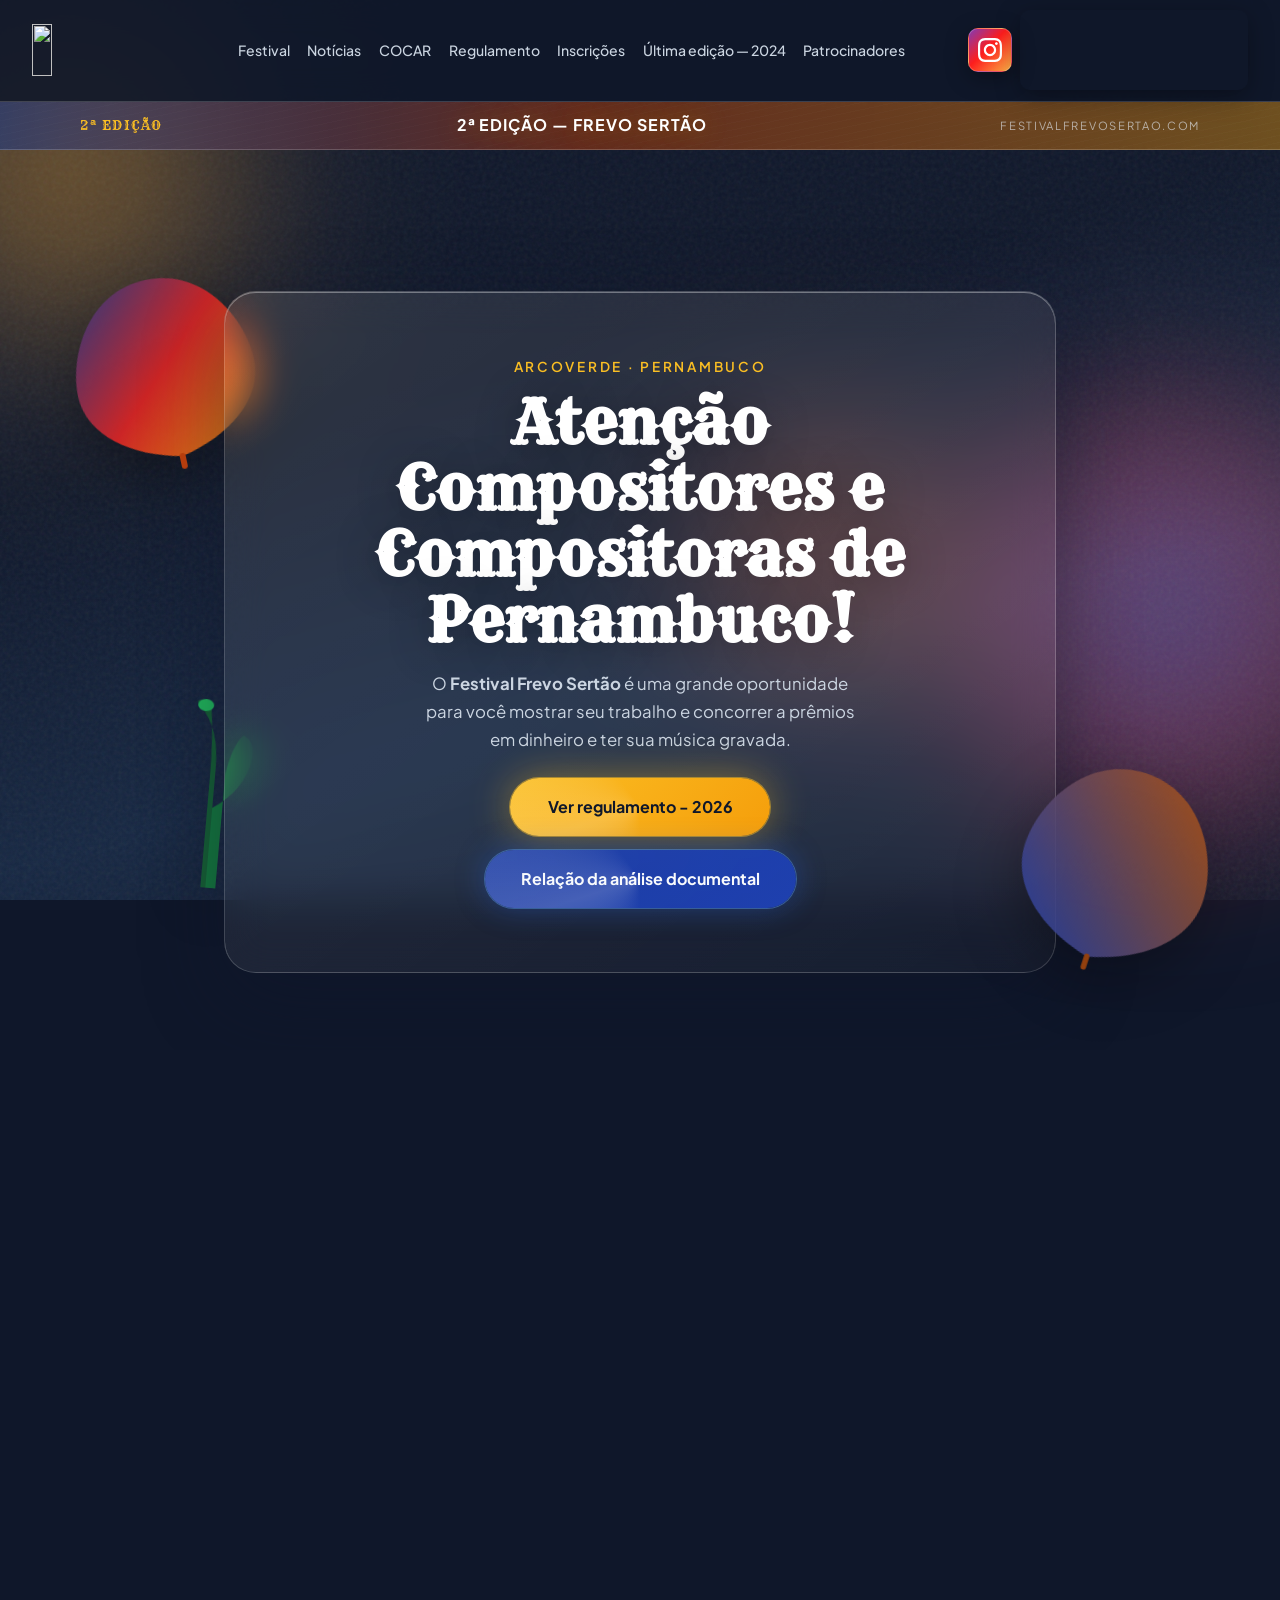
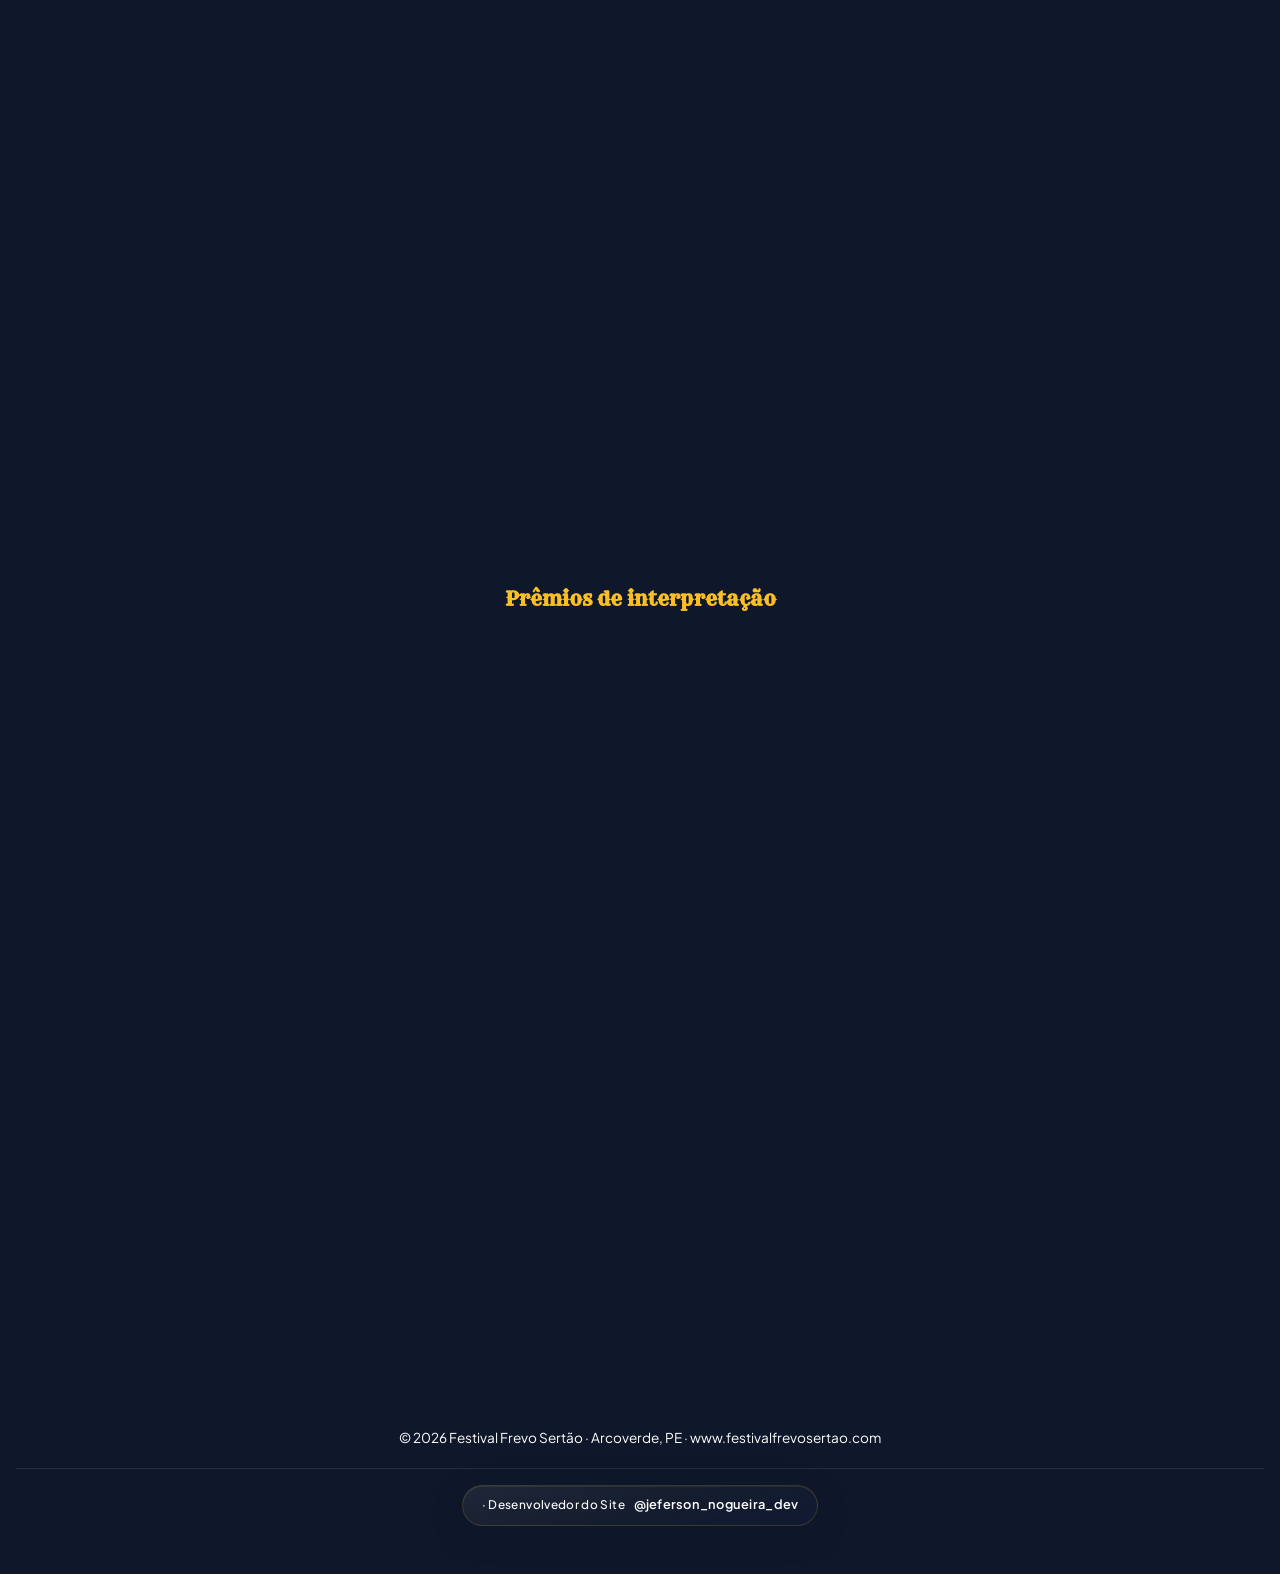
==== commit a75dc6eb: "lista de aprovados 2" ====
--- a/index.html
+++ b/index.html
@@ -114,10 +114,10 @@
               <span class="btn-cta__glow"></span>
               <span class="btn-cta__label" data-slot="hero-cta-label"></span>
             </a>
-            <button type="button" class="btn-cta btn-cta--secondary btn-inscricao">
+            <a class="btn-cta btn-cta--secondary btn-inscricao btn-inscricao--documento" href="#" data-slot="hero-inscricao-link">
               <span class="btn-cta__glow"></span>
               <span class="btn-cta__label" data-slot="hero-inscricao-label"></span>
-            </button>
+            </a>
           </div>
         </div>
 
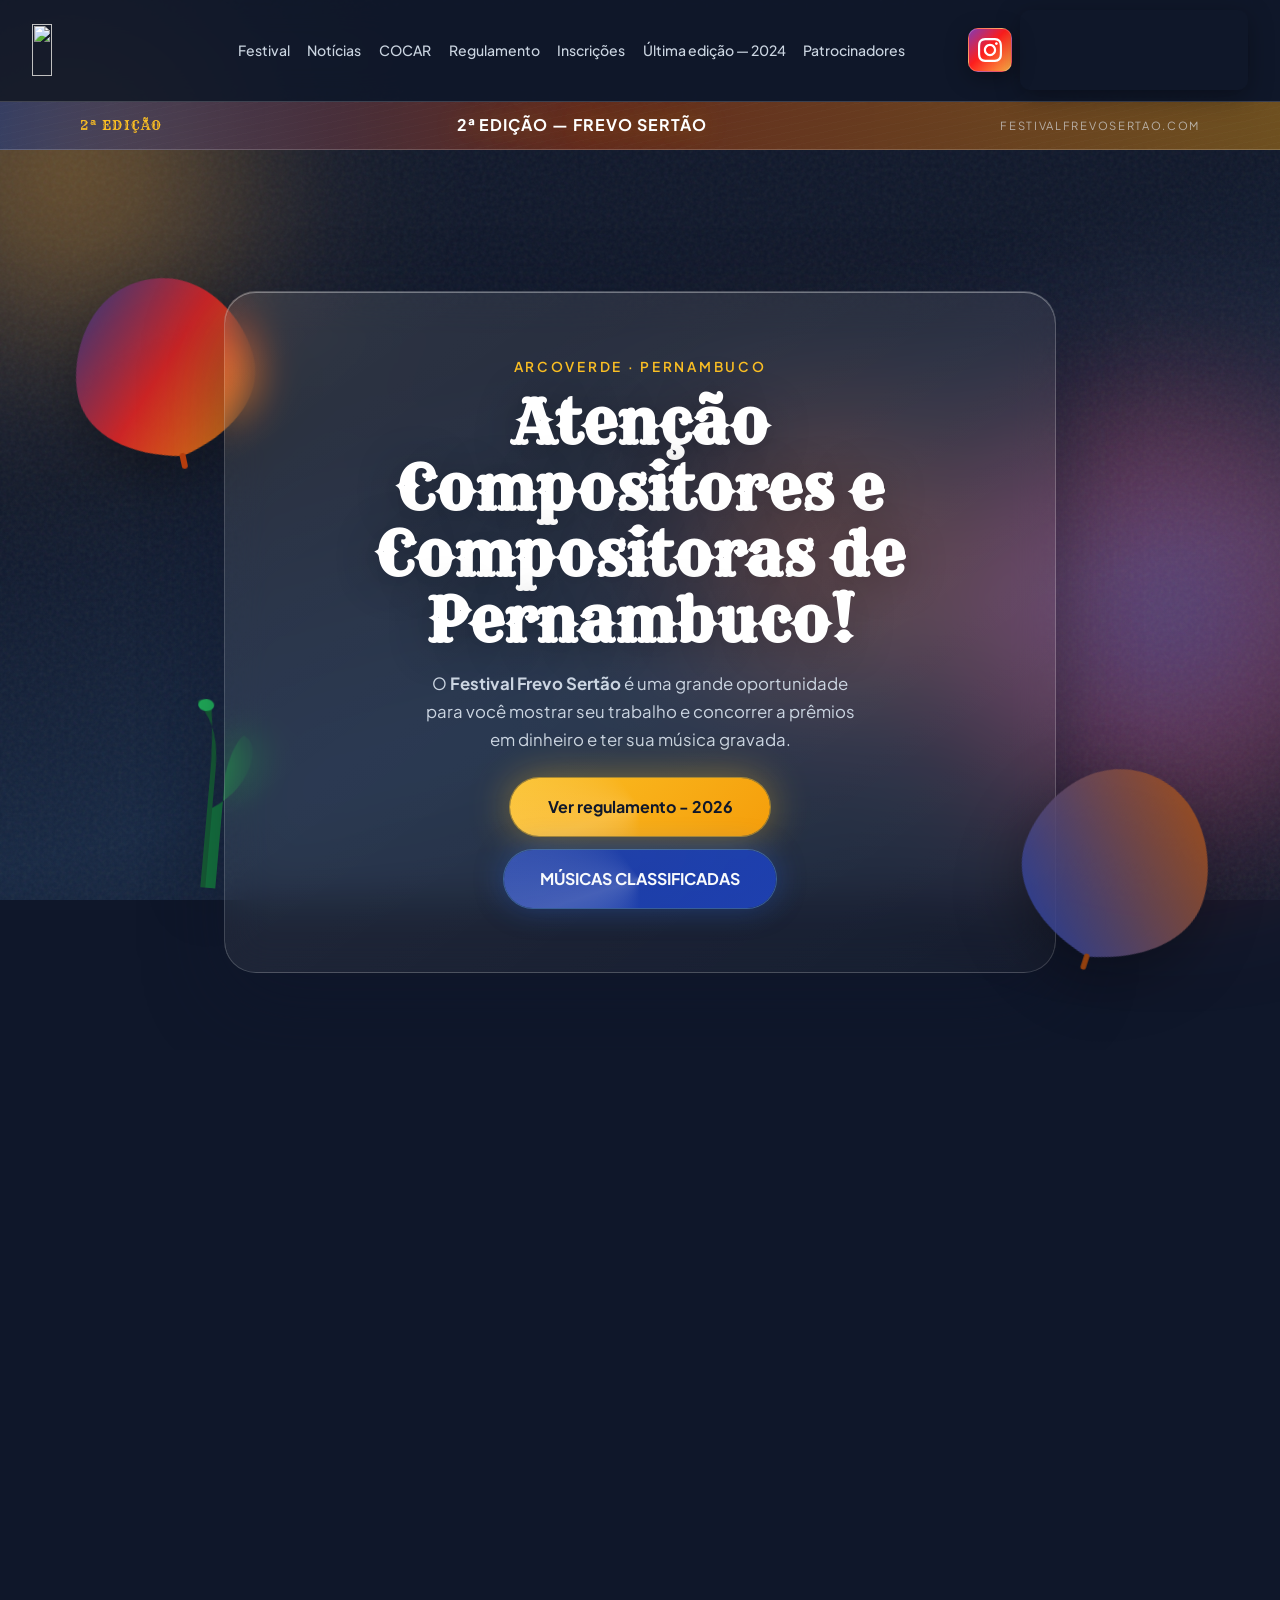
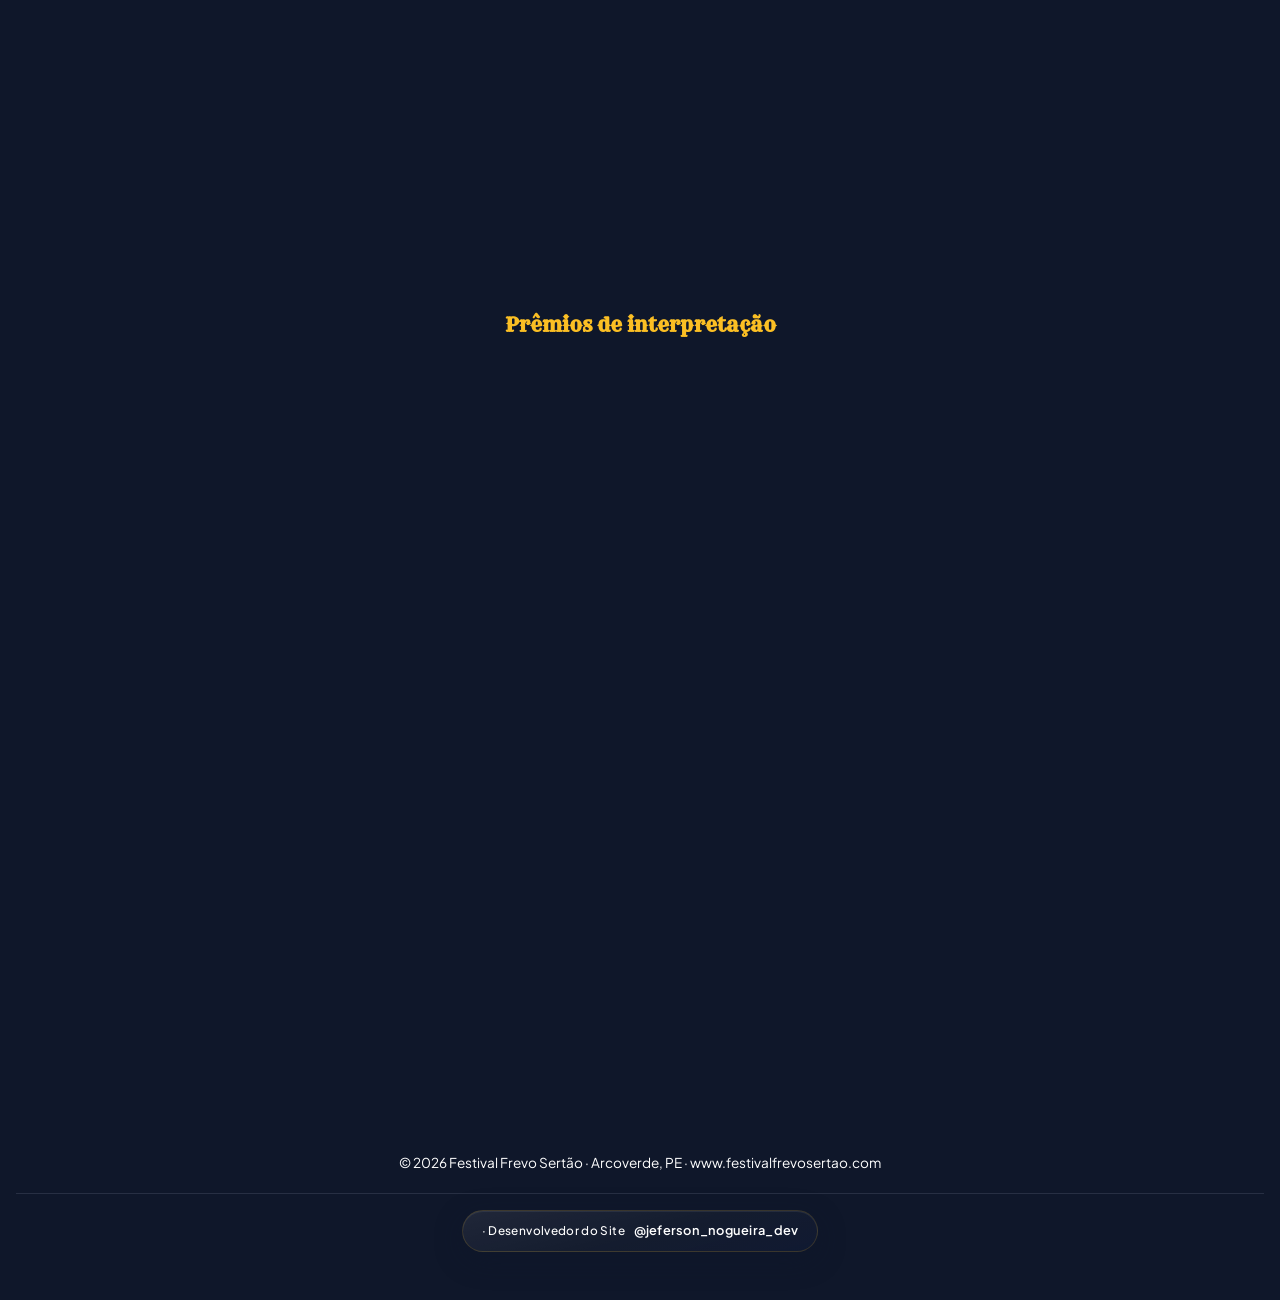
==== commit 34025ded: "sai lista das canções selecionadas" ====
--- a/index.html
+++ b/index.html
@@ -200,6 +200,10 @@
                 <span class="btn-cta__glow"></span>
                 <span class="btn-cta__label" data-slot="recurso-link-label"></span>
               </a>
+              <a class="btn-cta btn-cta--doc" data-slot="comunicado-link" href="#">
+                <span class="btn-cta__glow"></span>
+                <span class="btn-cta__label" data-slot="comunicado-link-label"></span>
+              </a>
             </div>
           </article>
         </div>
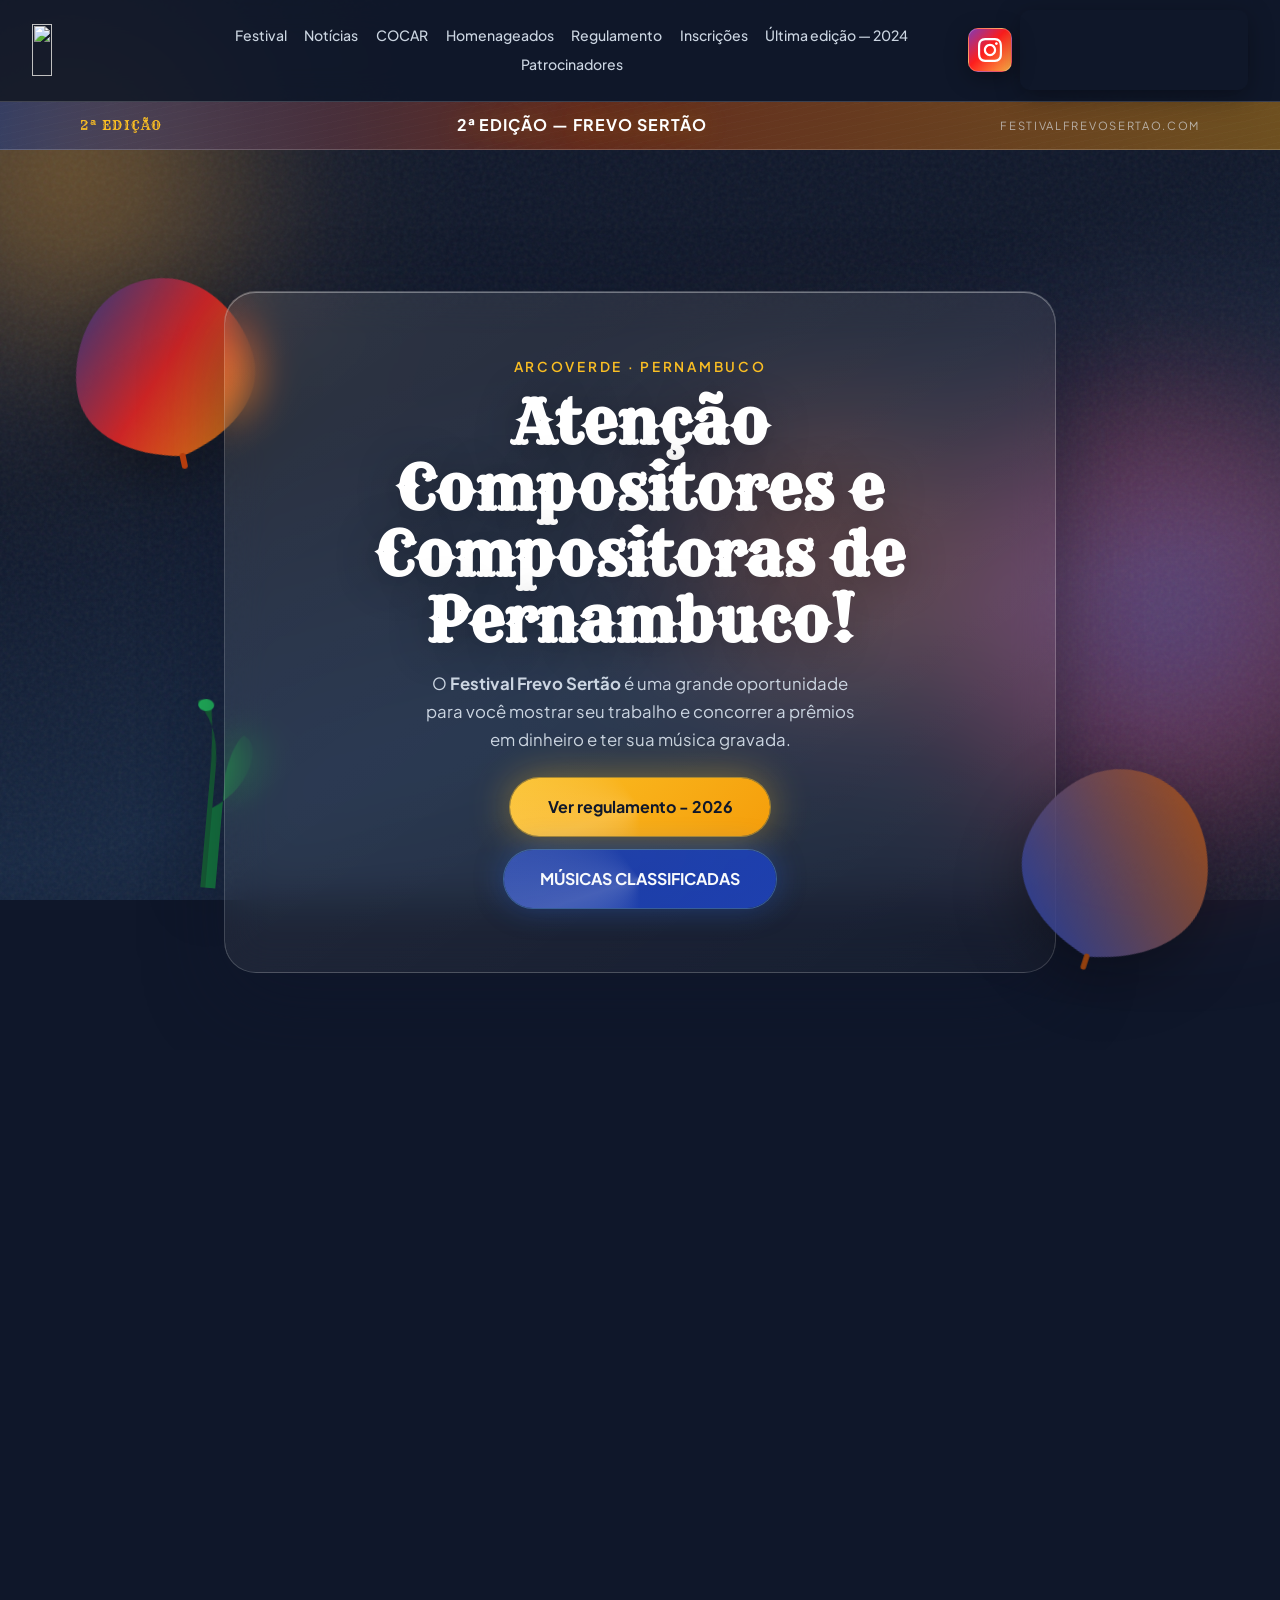
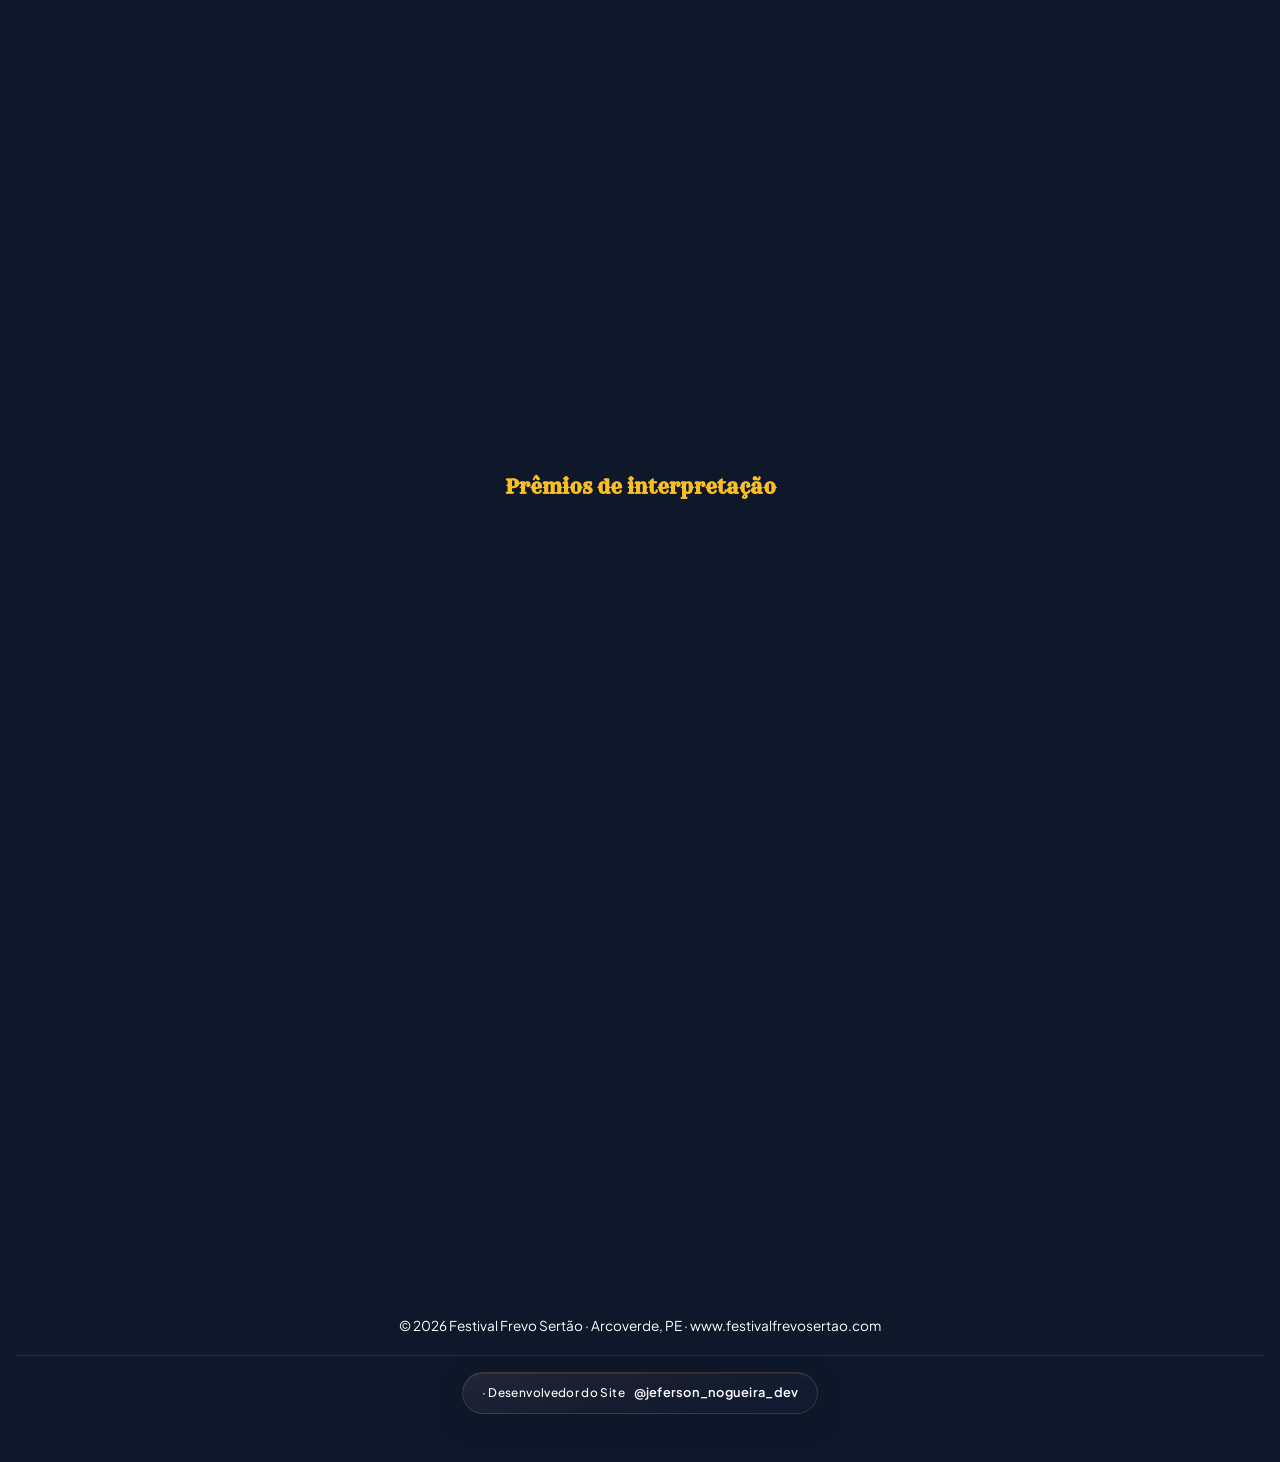
==== commit 05491bba: "atualização homenageados" ====
--- a/index.html
+++ b/index.html
@@ -182,6 +182,14 @@
         </div>
       </section>
 
+      <section class="section homenageados" id="homenageados" aria-labelledby="homenageados-heading">
+        <div class="section__container">
+          <h2 class="section__title" id="homenageados-heading" data-reveal data-slot="homenageados-title"></h2>
+          <p class="section__subtitle" data-reveal data-slot="homenageados-intro"></p>
+          <div class="homenageados__grid" data-slot="homenageados-grid"></div>
+        </div>
+      </section>
+
       <section class="section documentos" id="documentos">
         <div class="section__container documentos__grid">
           <article class="glass-panel documentos__card" data-reveal>
--- a/css/styles.css
+++ b/css/styles.css
@@ -912,6 +912,93 @@
 .festival__panel,
 .cocar__panel {
   padding: clamp(1.5rem, 4vw, 2.5rem);
+}
+
+.homenageados__grid {
+  display: grid;
+  grid-template-columns: repeat(2, minmax(0, 1fr));
+  gap: clamp(1rem, 3vw, 1.75rem);
+  max-width: 980px;
+  margin: 0 auto;
+}
+
+.homenageado-card {
+  overflow: hidden;
+  padding: 0;
+  background: linear-gradient(145deg, rgba(30, 58, 138, 0.34), rgba(15, 23, 42, 0.72));
+  border: 1px solid rgba(251, 191, 36, 0.3);
+  transition: transform 0.3s var(--ease-elastic), box-shadow 0.3s ease;
+}
+
+.homenageado-card:hover {
+  transform: translateY(-6px);
+  box-shadow: 0 22px 55px rgba(0, 0, 0, 0.38);
+}
+
+.homenageado-card__media {
+  position: relative;
+  min-height: 260px;
+  background: linear-gradient(135deg, rgba(245, 158, 11, 0.26), rgba(30, 64, 175, 0.38));
+}
+
+.homenageado-card__media img {
+  display: block;
+  width: 100%;
+  height: 320px;
+  object-fit: cover;
+}
+
+.homenageado-card__media img:not([src=""]):not([hidden]) + .homenageado-card__media-fallback {
+  display: none;
+}
+
+.homenageado-card__media-fallback {
+  position: absolute;
+  inset: 0;
+  display: grid;
+  place-items: center;
+  color: rgba(255, 255, 255, 0.72);
+  font-size: 0.85rem;
+  letter-spacing: 0.08em;
+  text-transform: uppercase;
+}
+
+.homenageado-card__body {
+  padding: 1.35rem clamp(1.15rem, 3vw, 1.7rem) 1.65rem;
+}
+
+.homenageado-card__eyebrow {
+  margin: 0 0 0.45rem;
+  color: var(--amber-glow);
+  font-size: 0.72rem;
+  font-weight: 800;
+  letter-spacing: 0.16em;
+  text-transform: uppercase;
+}
+
+.homenageado-card__name {
+  margin: 0 0 0.65rem;
+  color: #fff;
+  font-family: var(--font-display);
+  font-size: clamp(1.15rem, 2.4vw, 1.55rem);
+  line-height: 1.25;
+}
+
+.homenageado-card__text {
+  margin: 0;
+  color: #cbd5e1;
+  font-size: 0.95rem;
+  line-height: 1.6;
+}
+
+@media (max-width: 640px) {
+  .homenageados__grid {
+    grid-template-columns: 1fr;
+  }
+
+  .homenageado-card__media img {
+    height: min(72vw, 320px);
+  }
 }
 
 .documentos__grid {
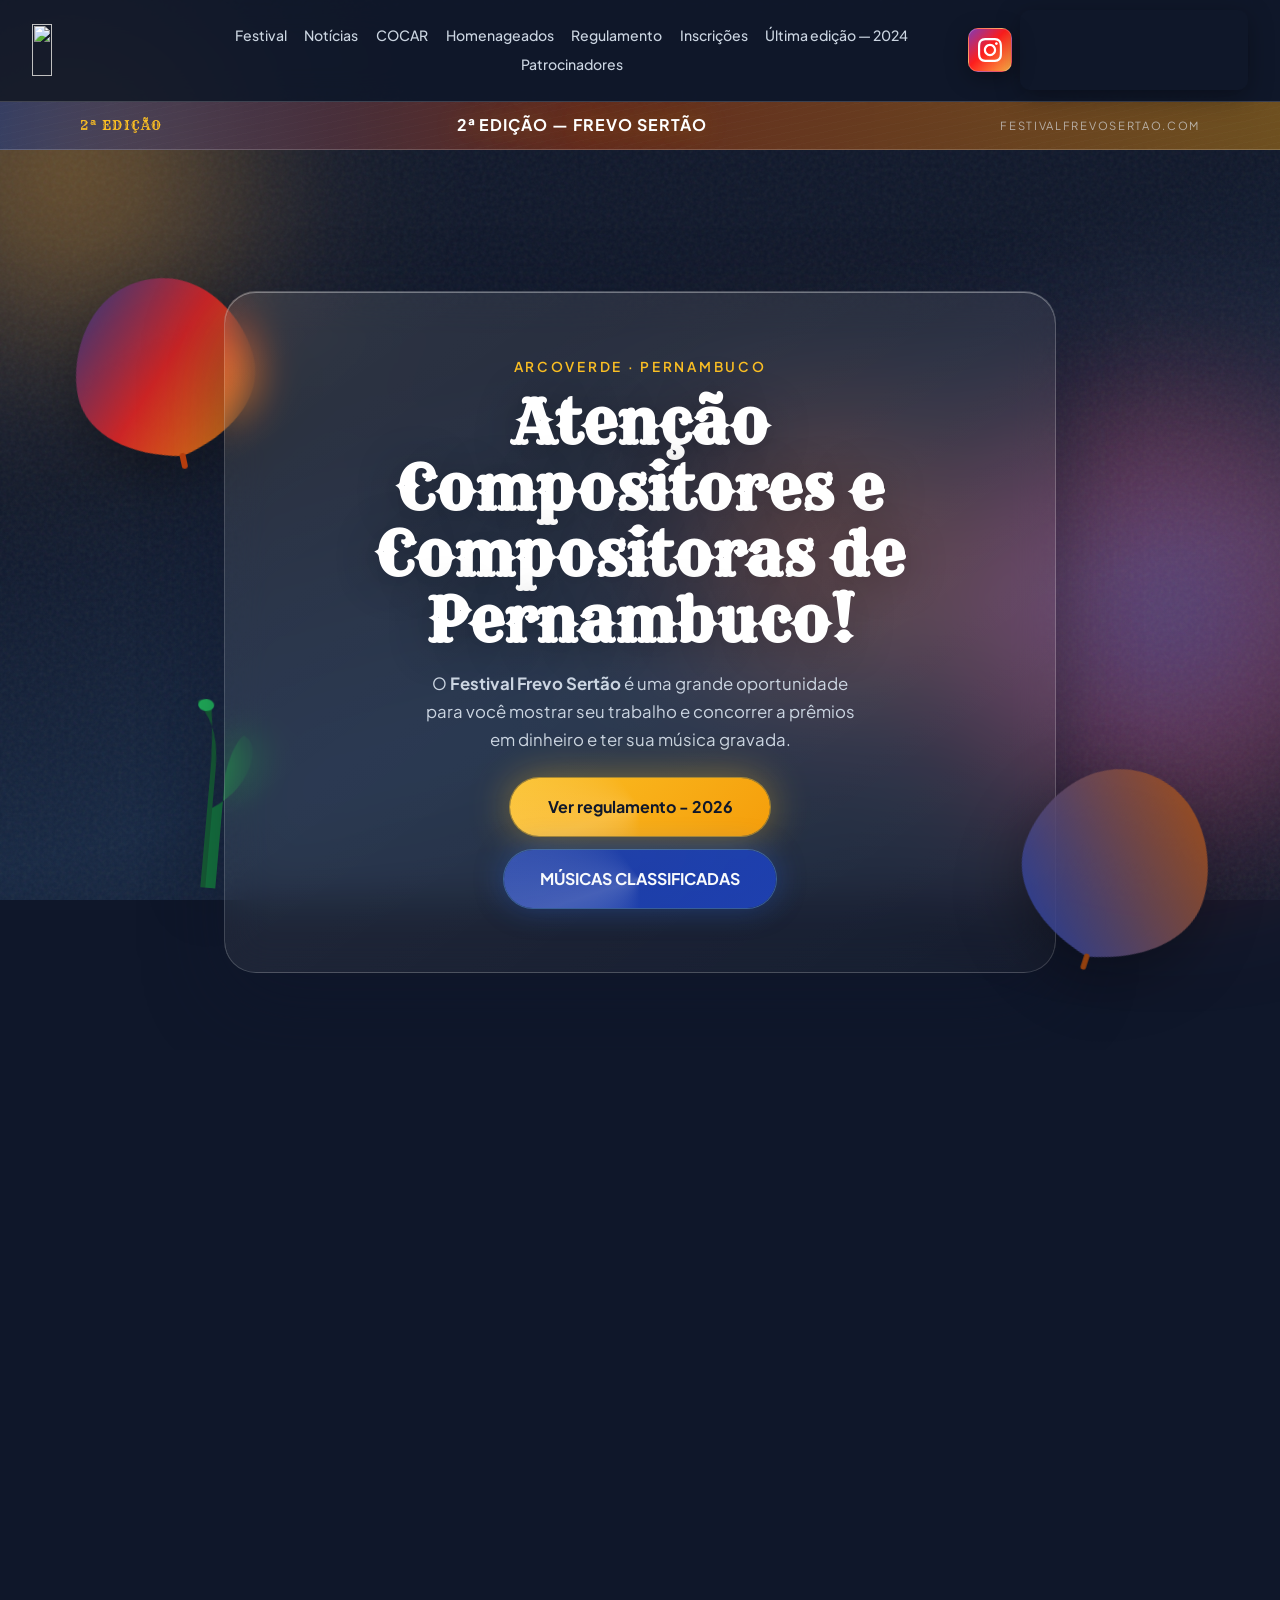
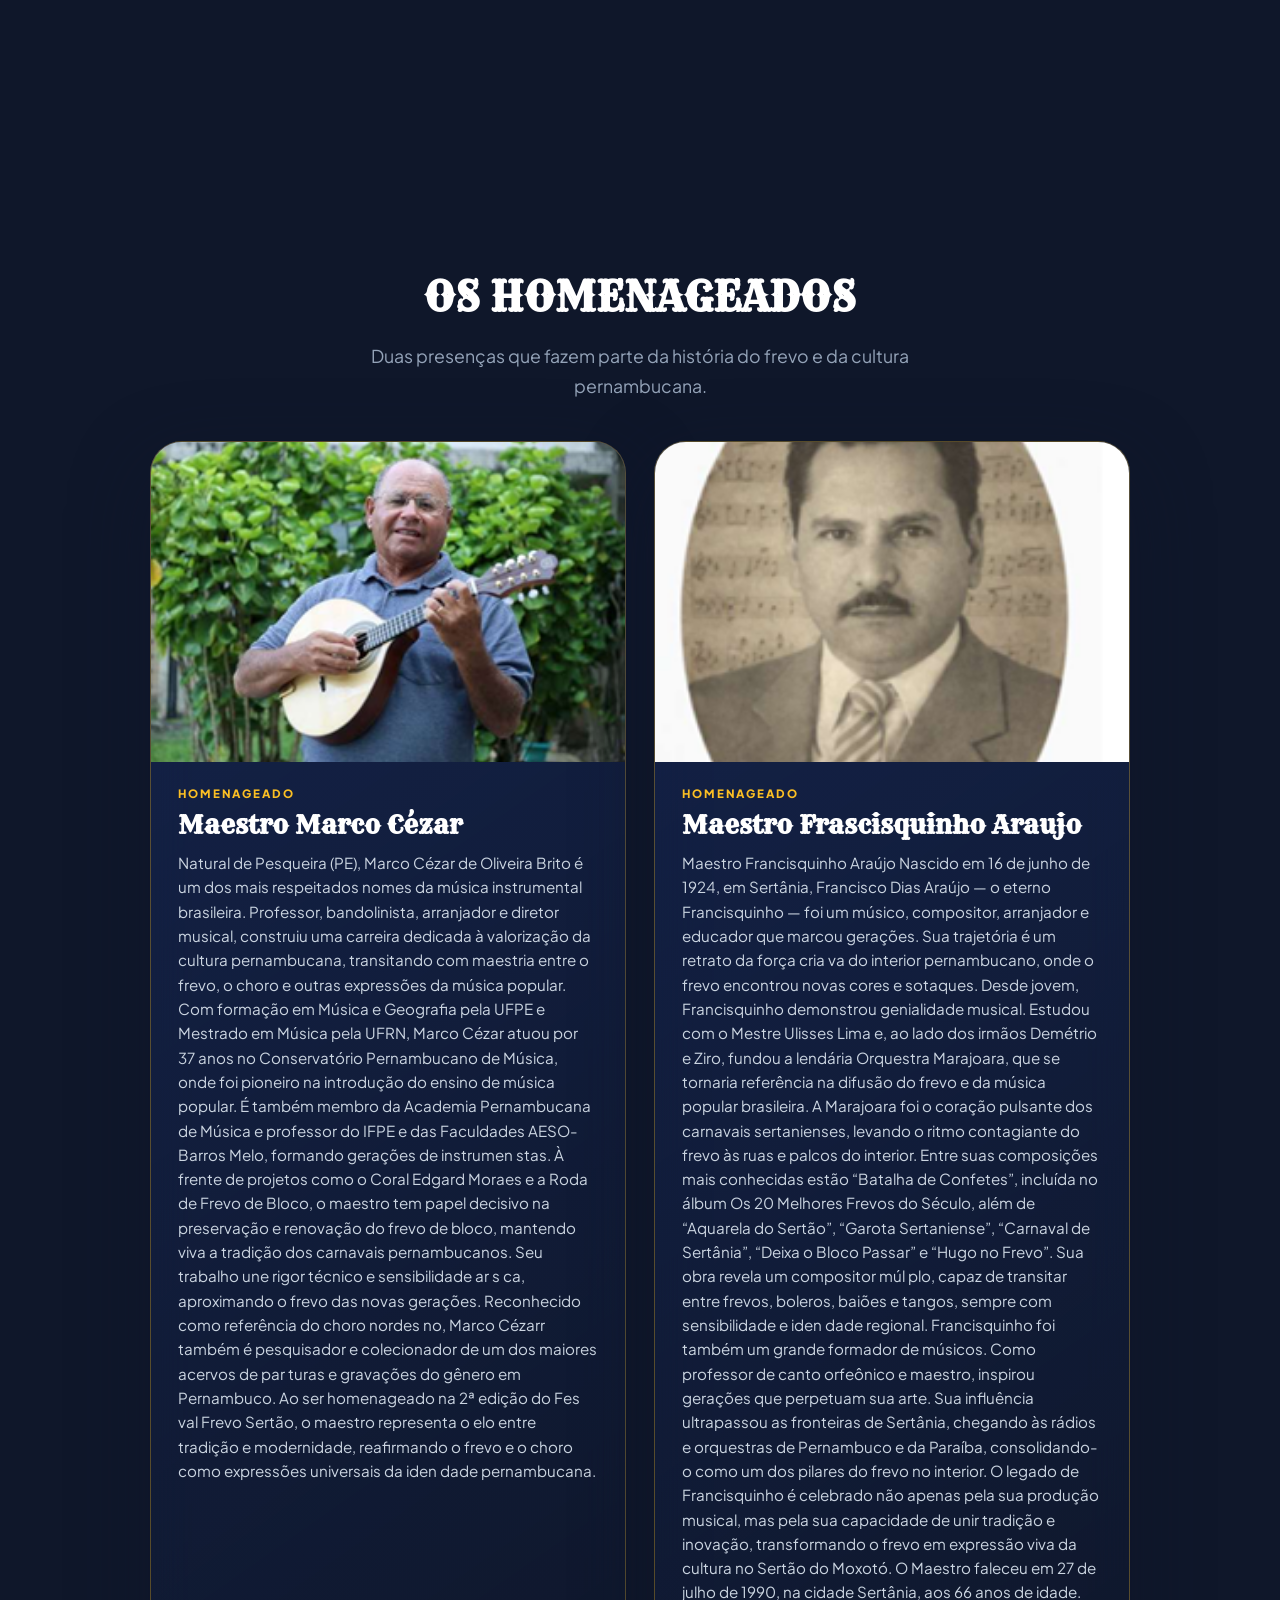
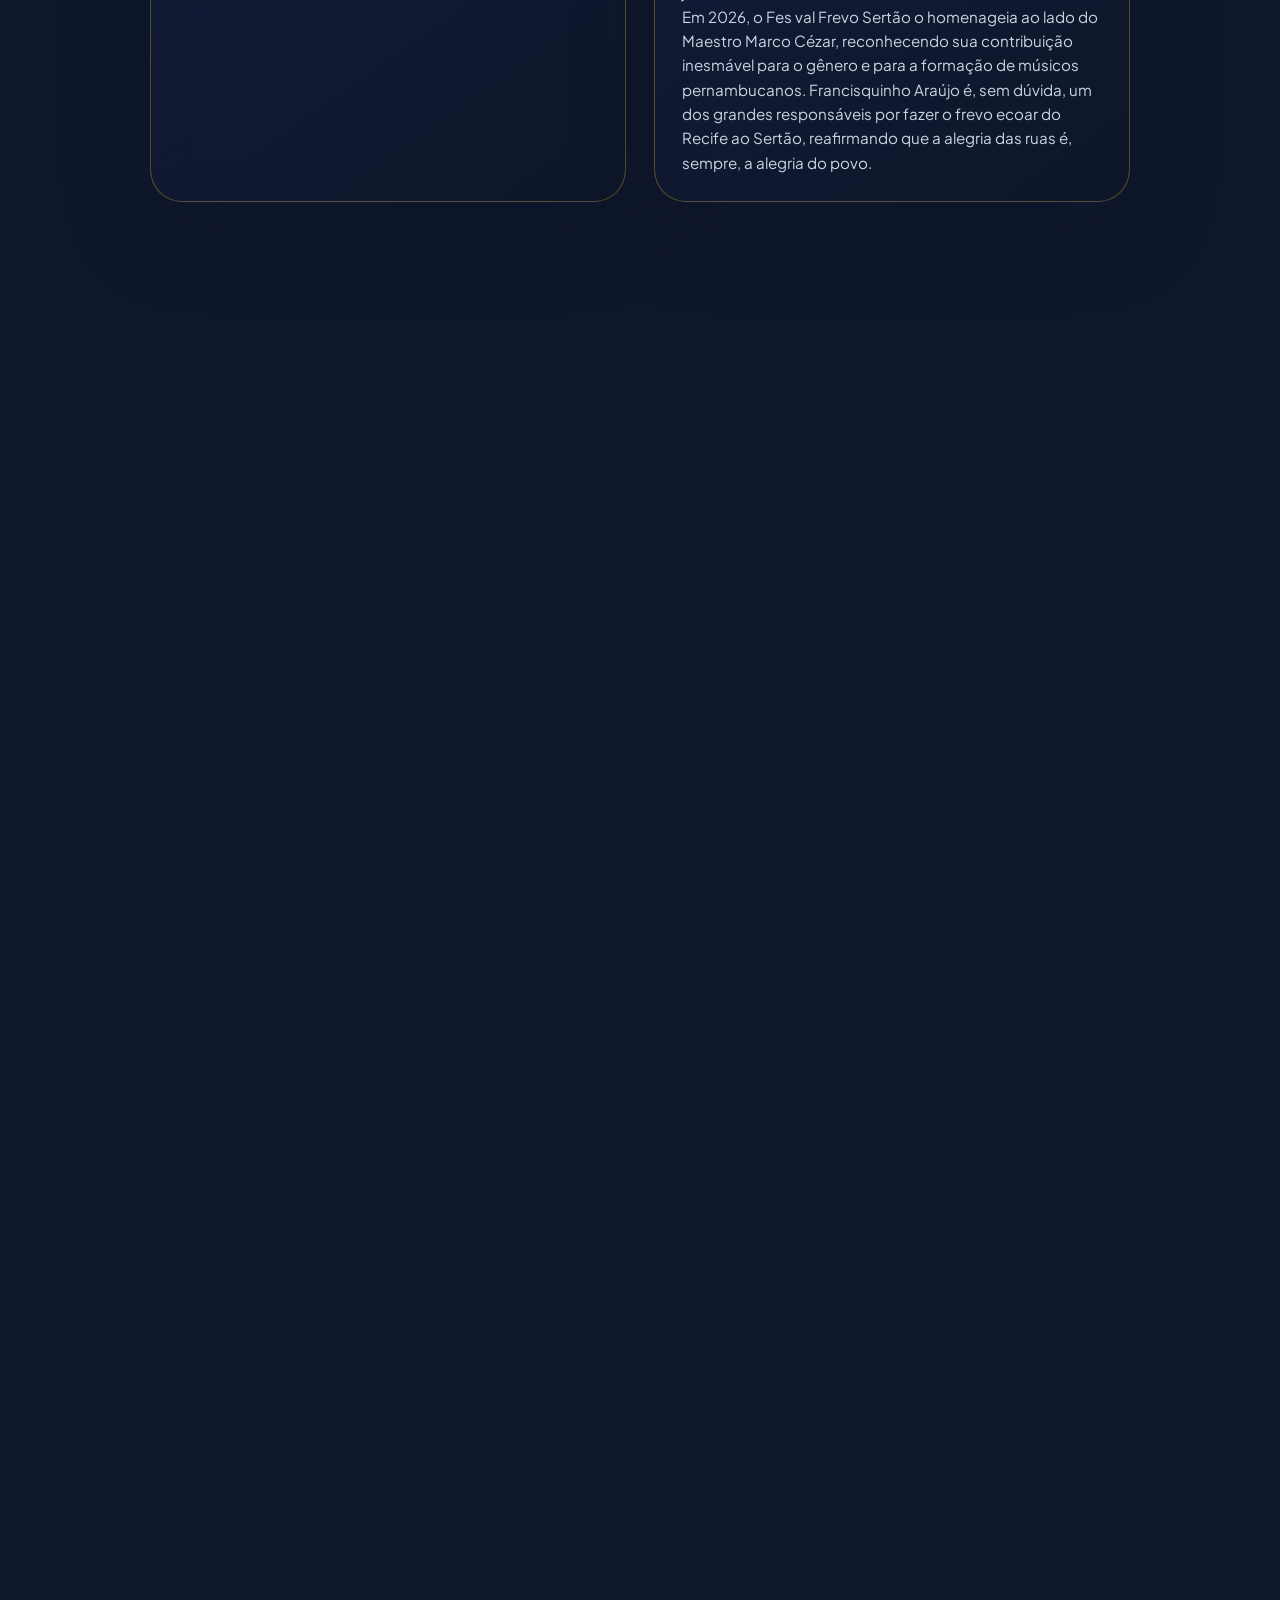
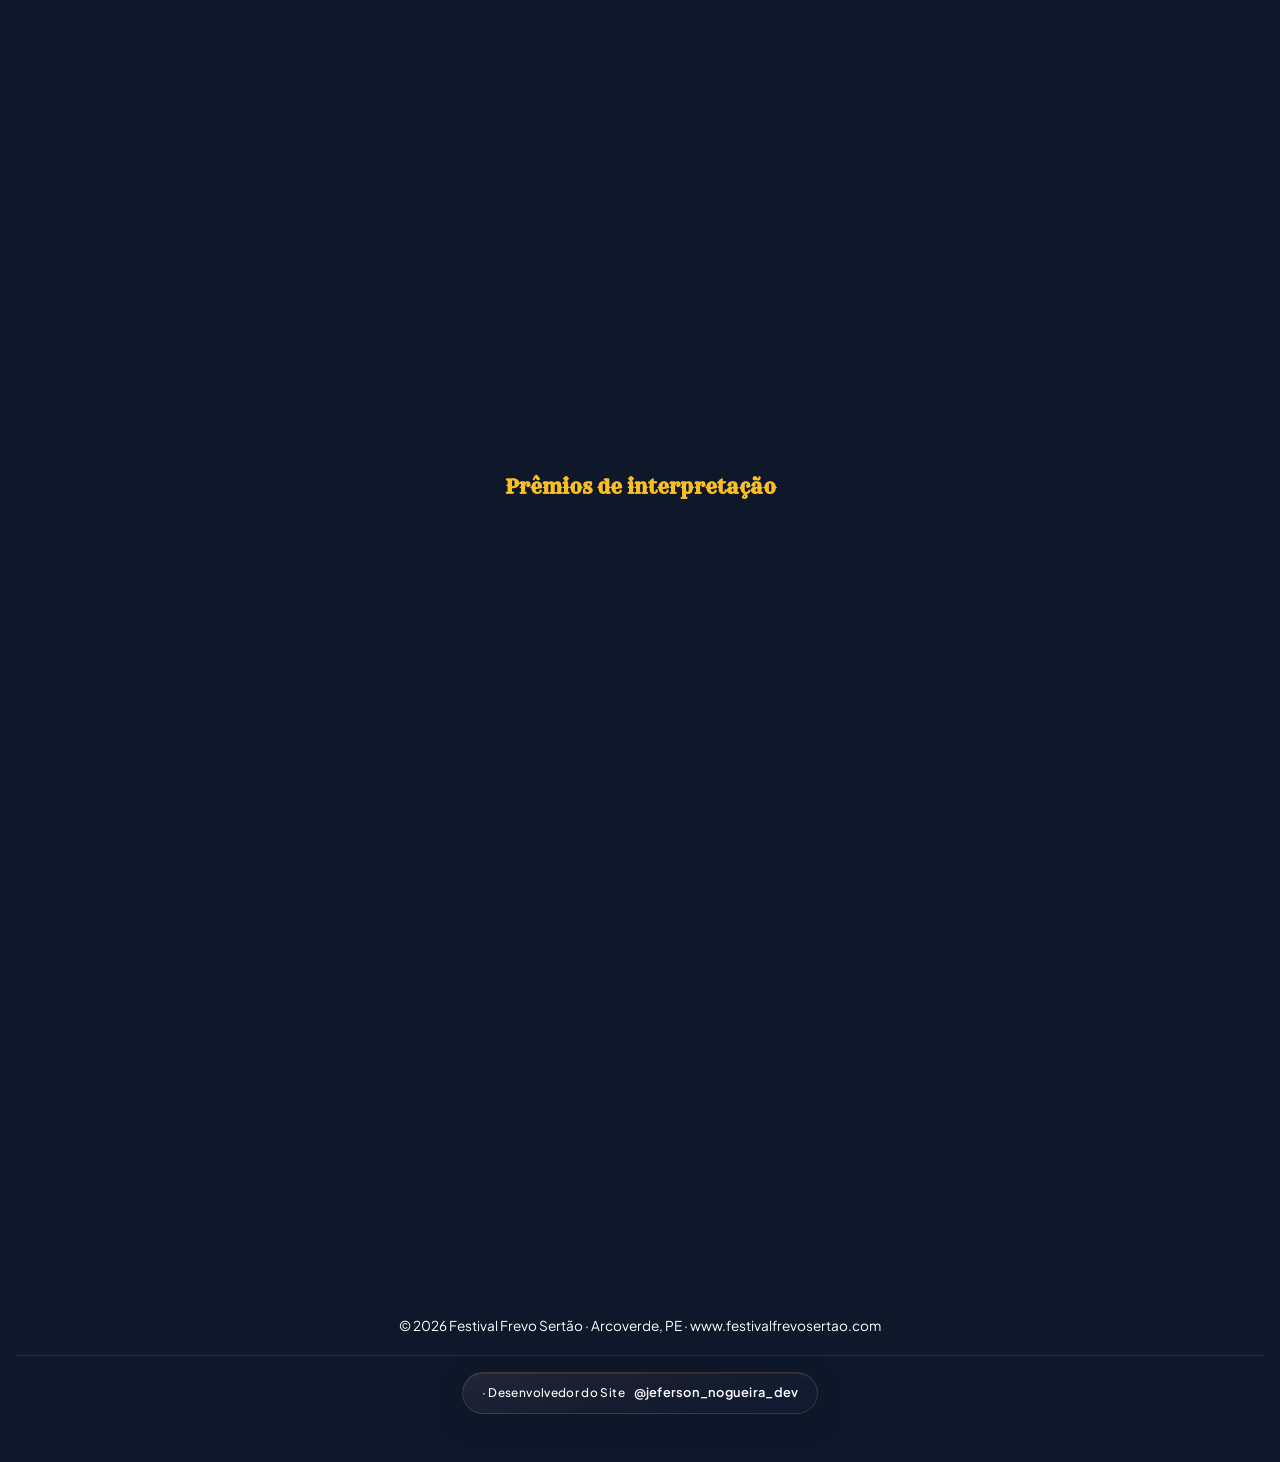
==== commit f7b7ddd0: "atualização homenageados 2" ====
--- a/index.html
+++ b/index.html
@@ -184,8 +184,8 @@
 
       <section class="section homenageados" id="homenageados" aria-labelledby="homenageados-heading">
         <div class="section__container">
-          <h2 class="section__title" id="homenageados-heading" data-reveal data-slot="homenageados-title"></h2>
-          <p class="section__subtitle" data-reveal data-slot="homenageados-intro"></p>
+          <h2 class="section__title" id="homenageados-heading" data-slot="homenageados-title"></h2>
+          <p class="section__subtitle" data-slot="homenageados-intro"></p>
           <div class="homenageados__grid" data-slot="homenageados-grid"></div>
         </div>
       </section>
--- a/css/styles.css
+++ b/css/styles.css
@@ -274,7 +274,6 @@
   display: block;
   width: 100%;
   border: 0;
-  vertical-align: middle;
 }
 
 @media (max-width: 960px) {
@@ -1216,7 +1215,6 @@
   display: block;
   width: 100%;
   border: 0;
-  vertical-align: middle;
 }
 
 .midia__fallback {
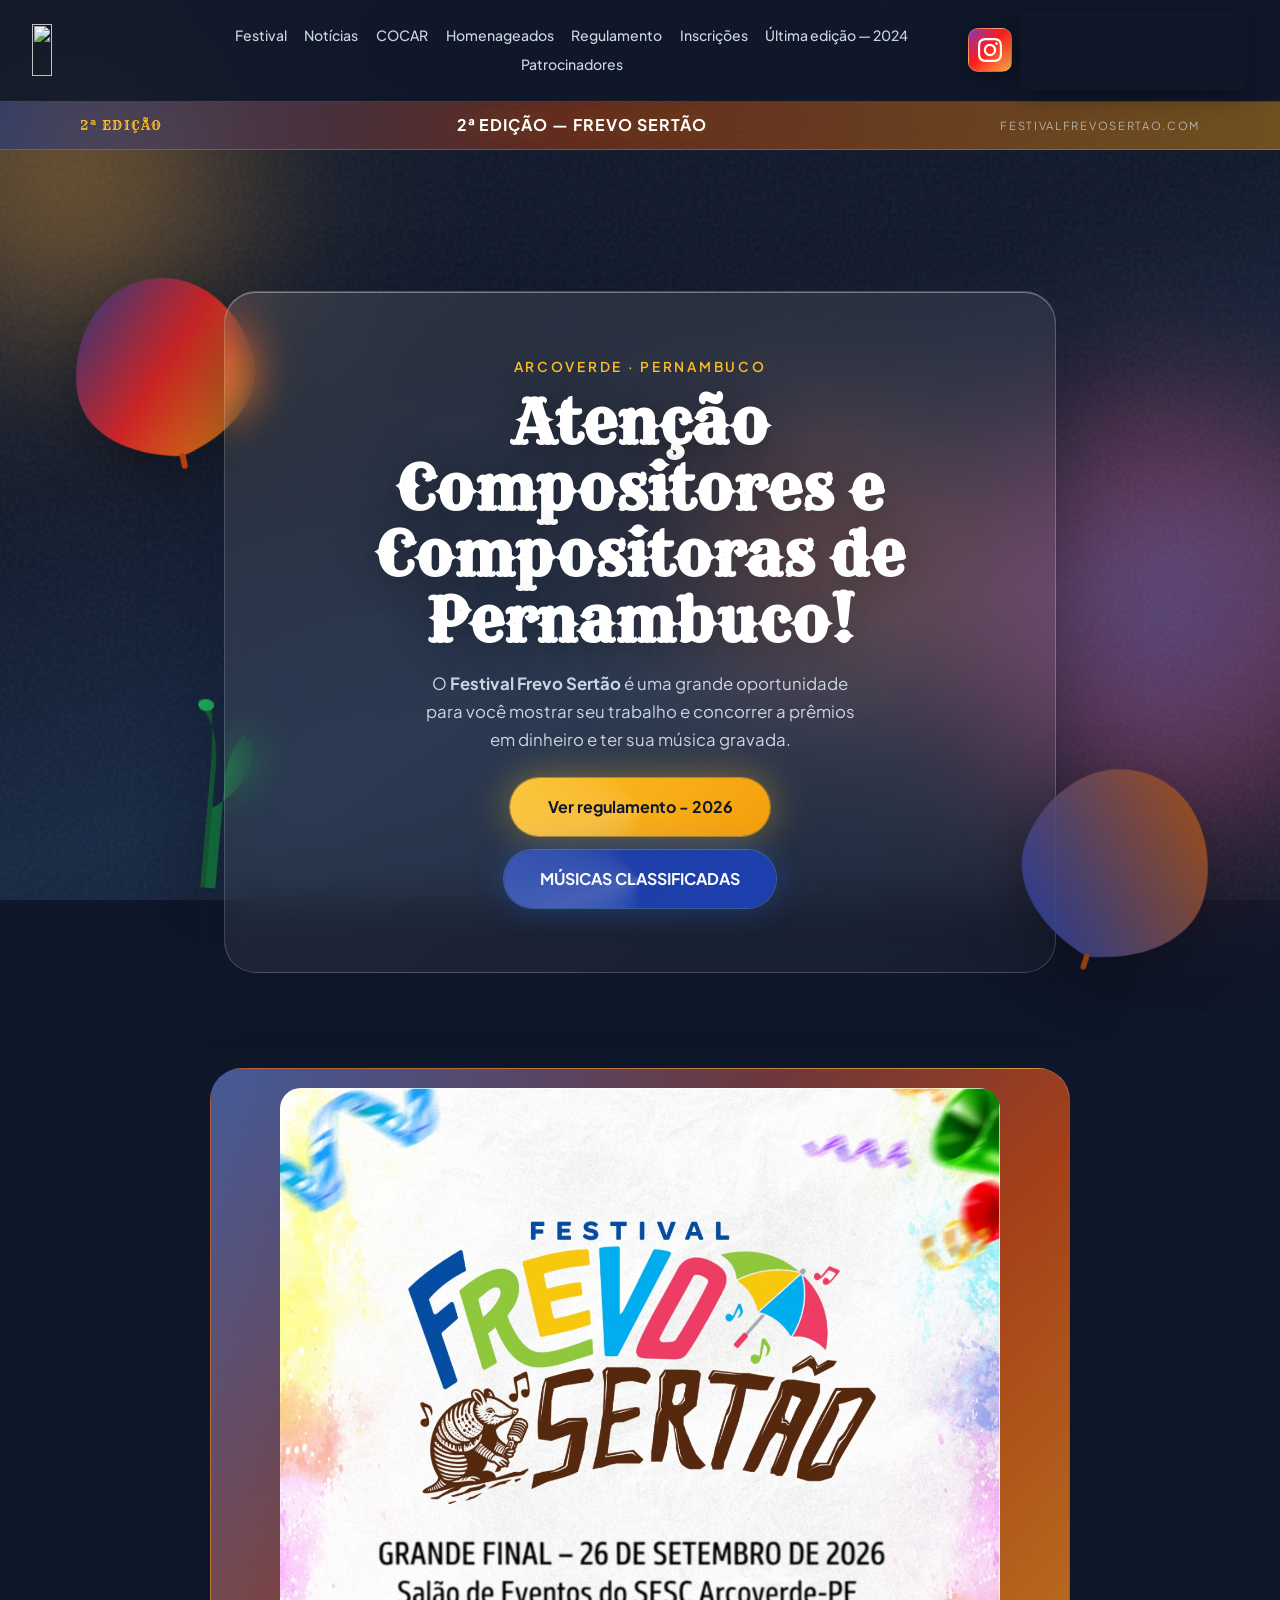
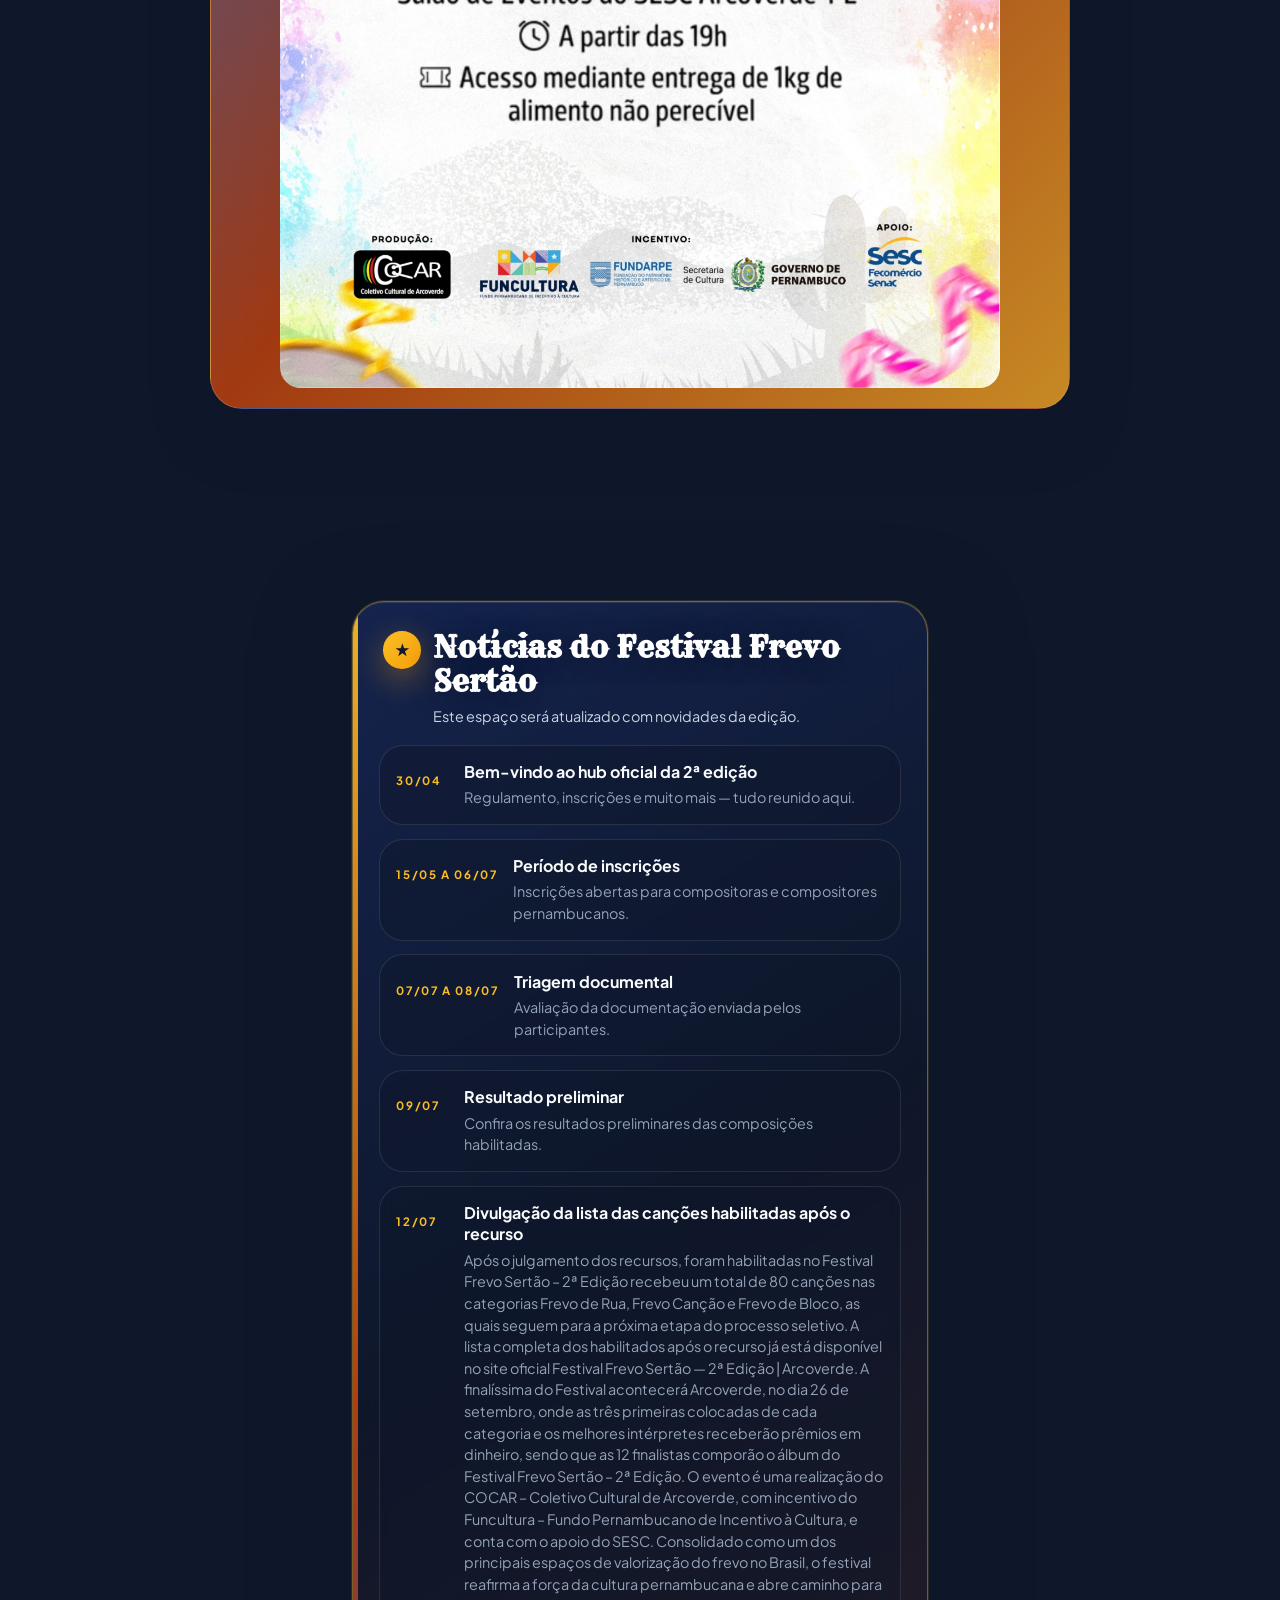
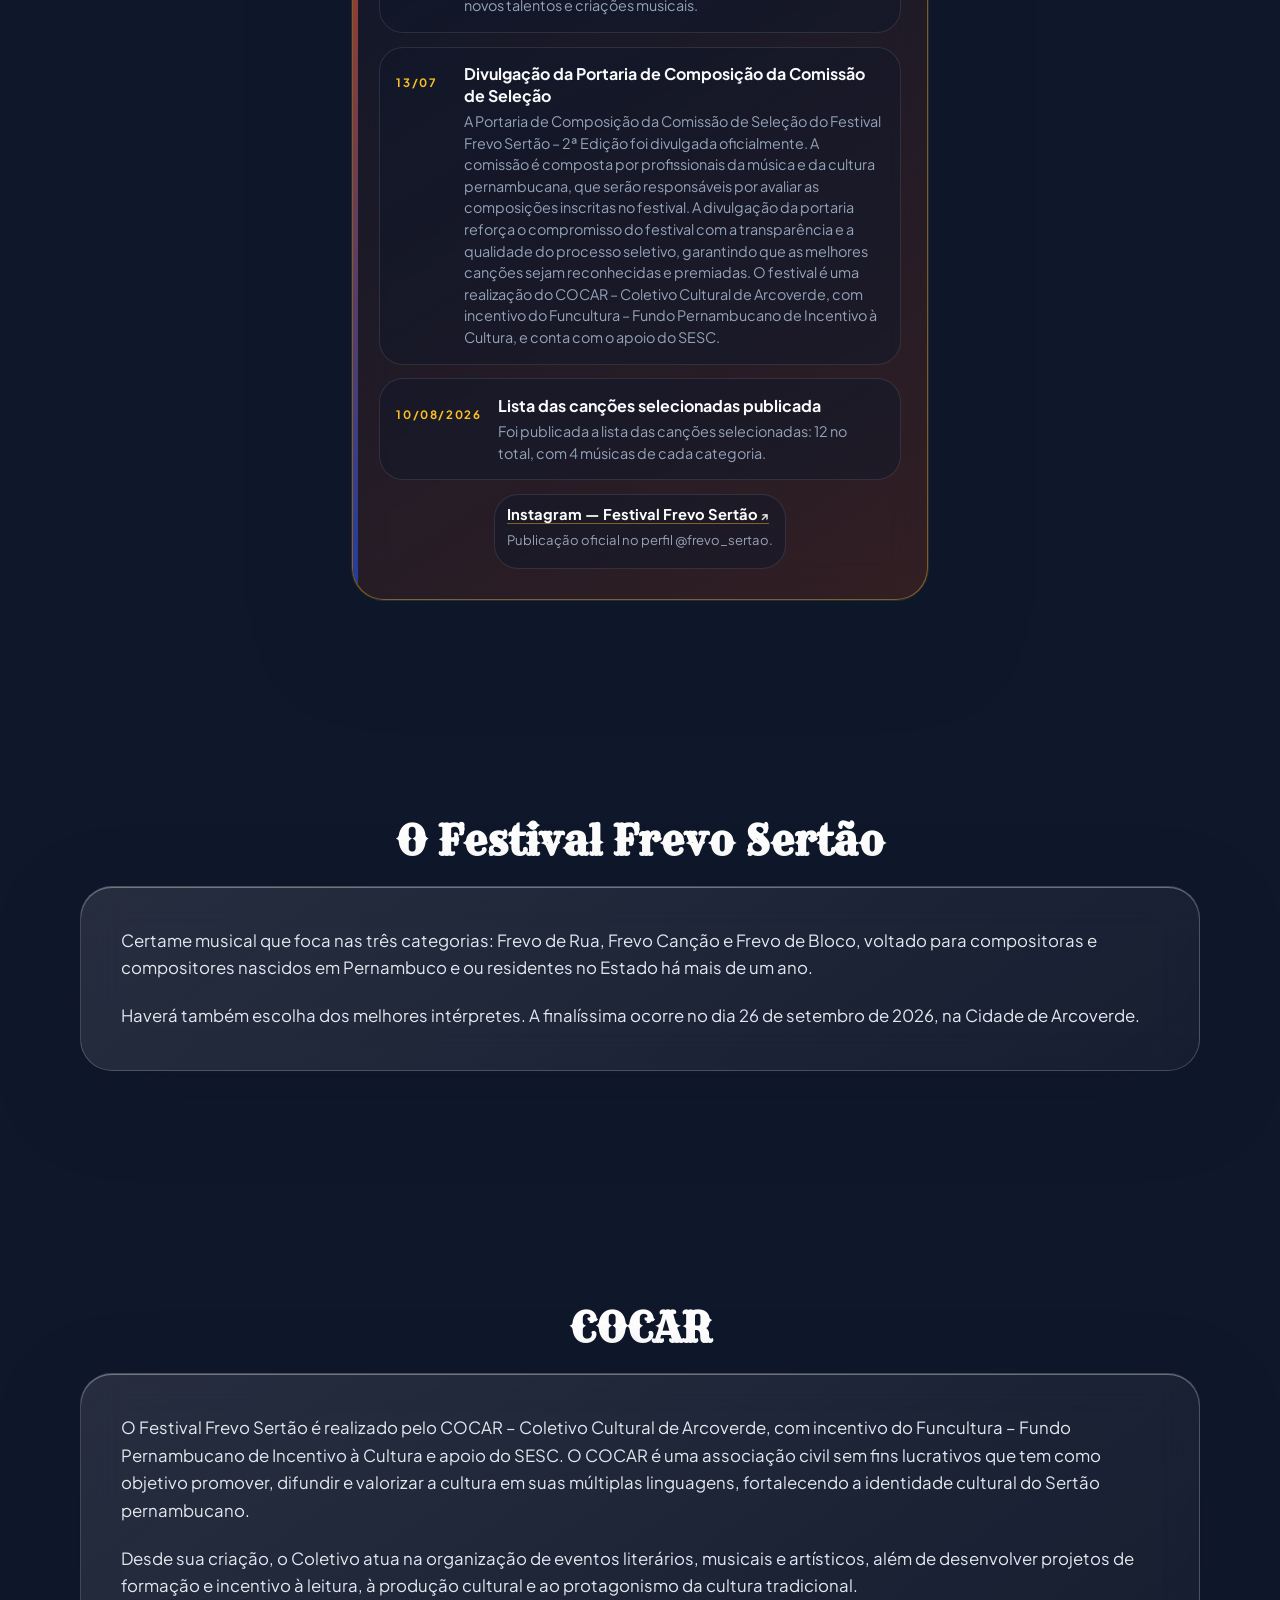
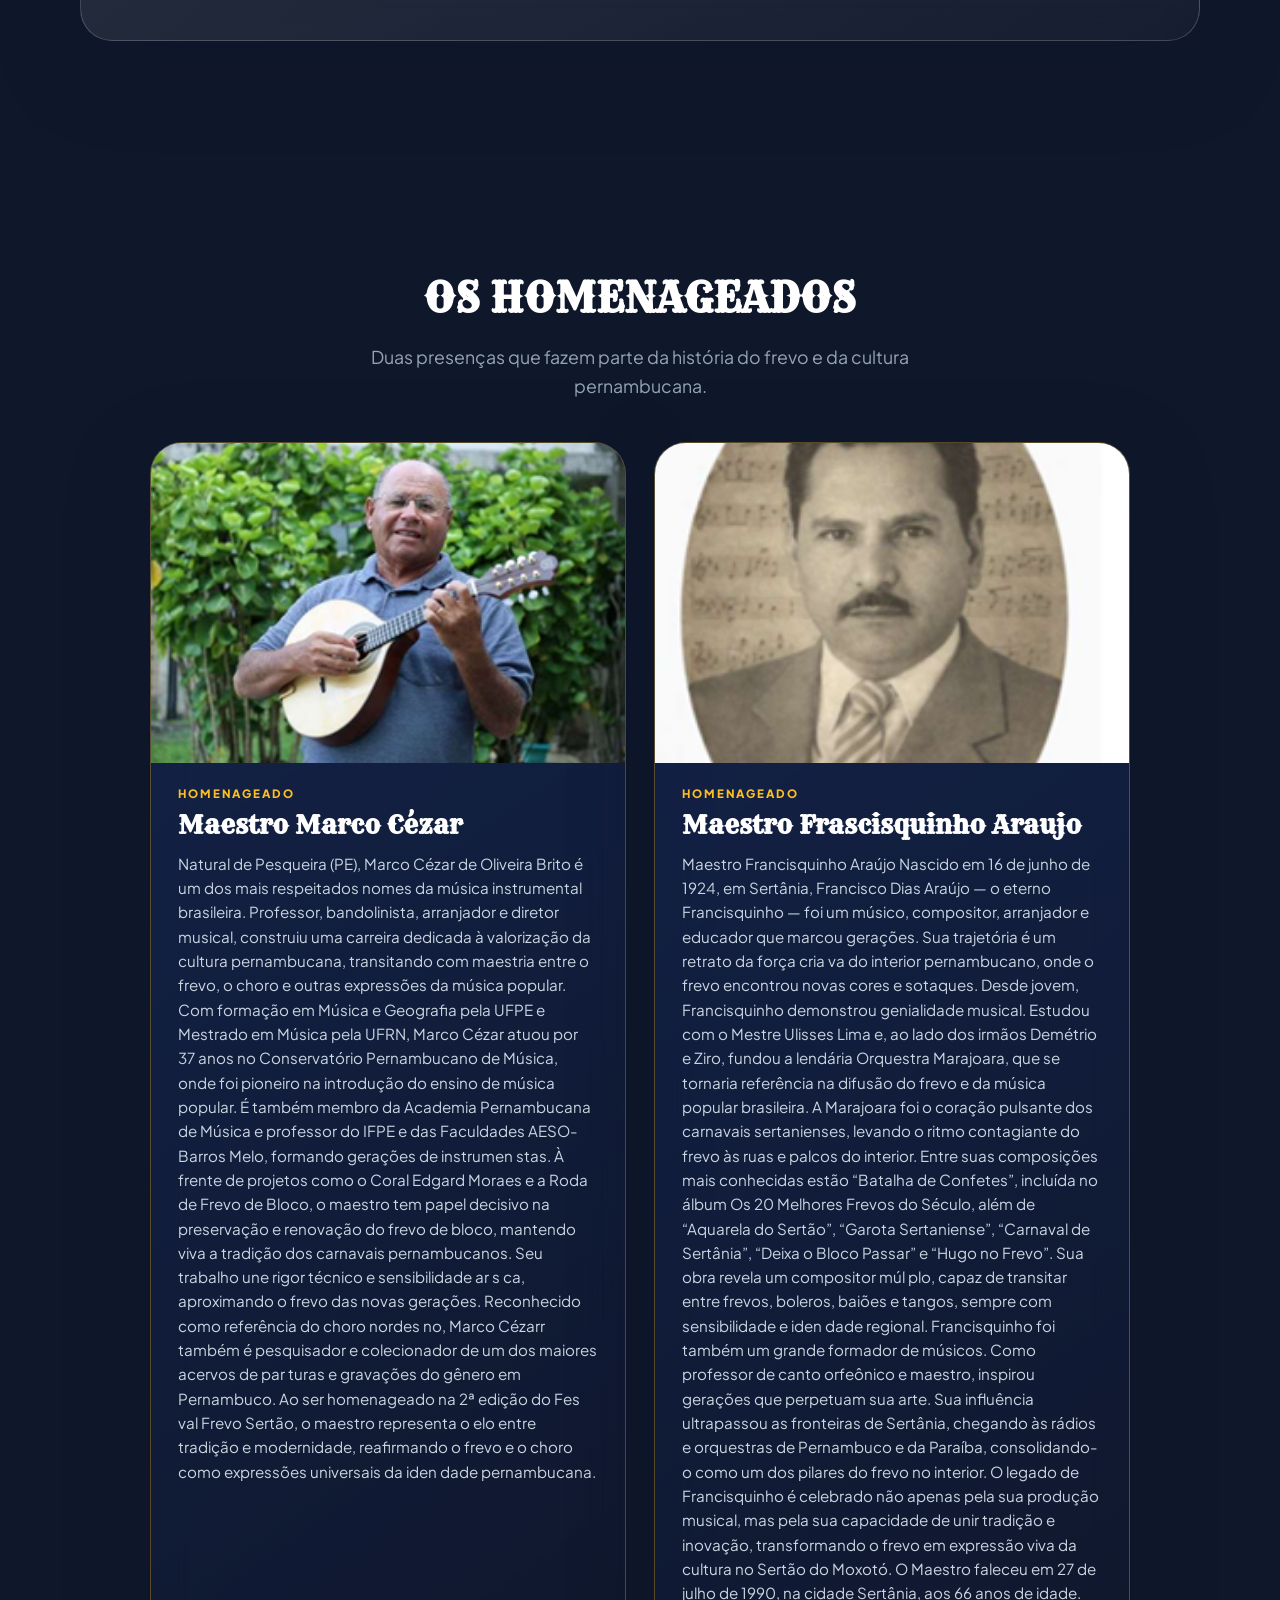
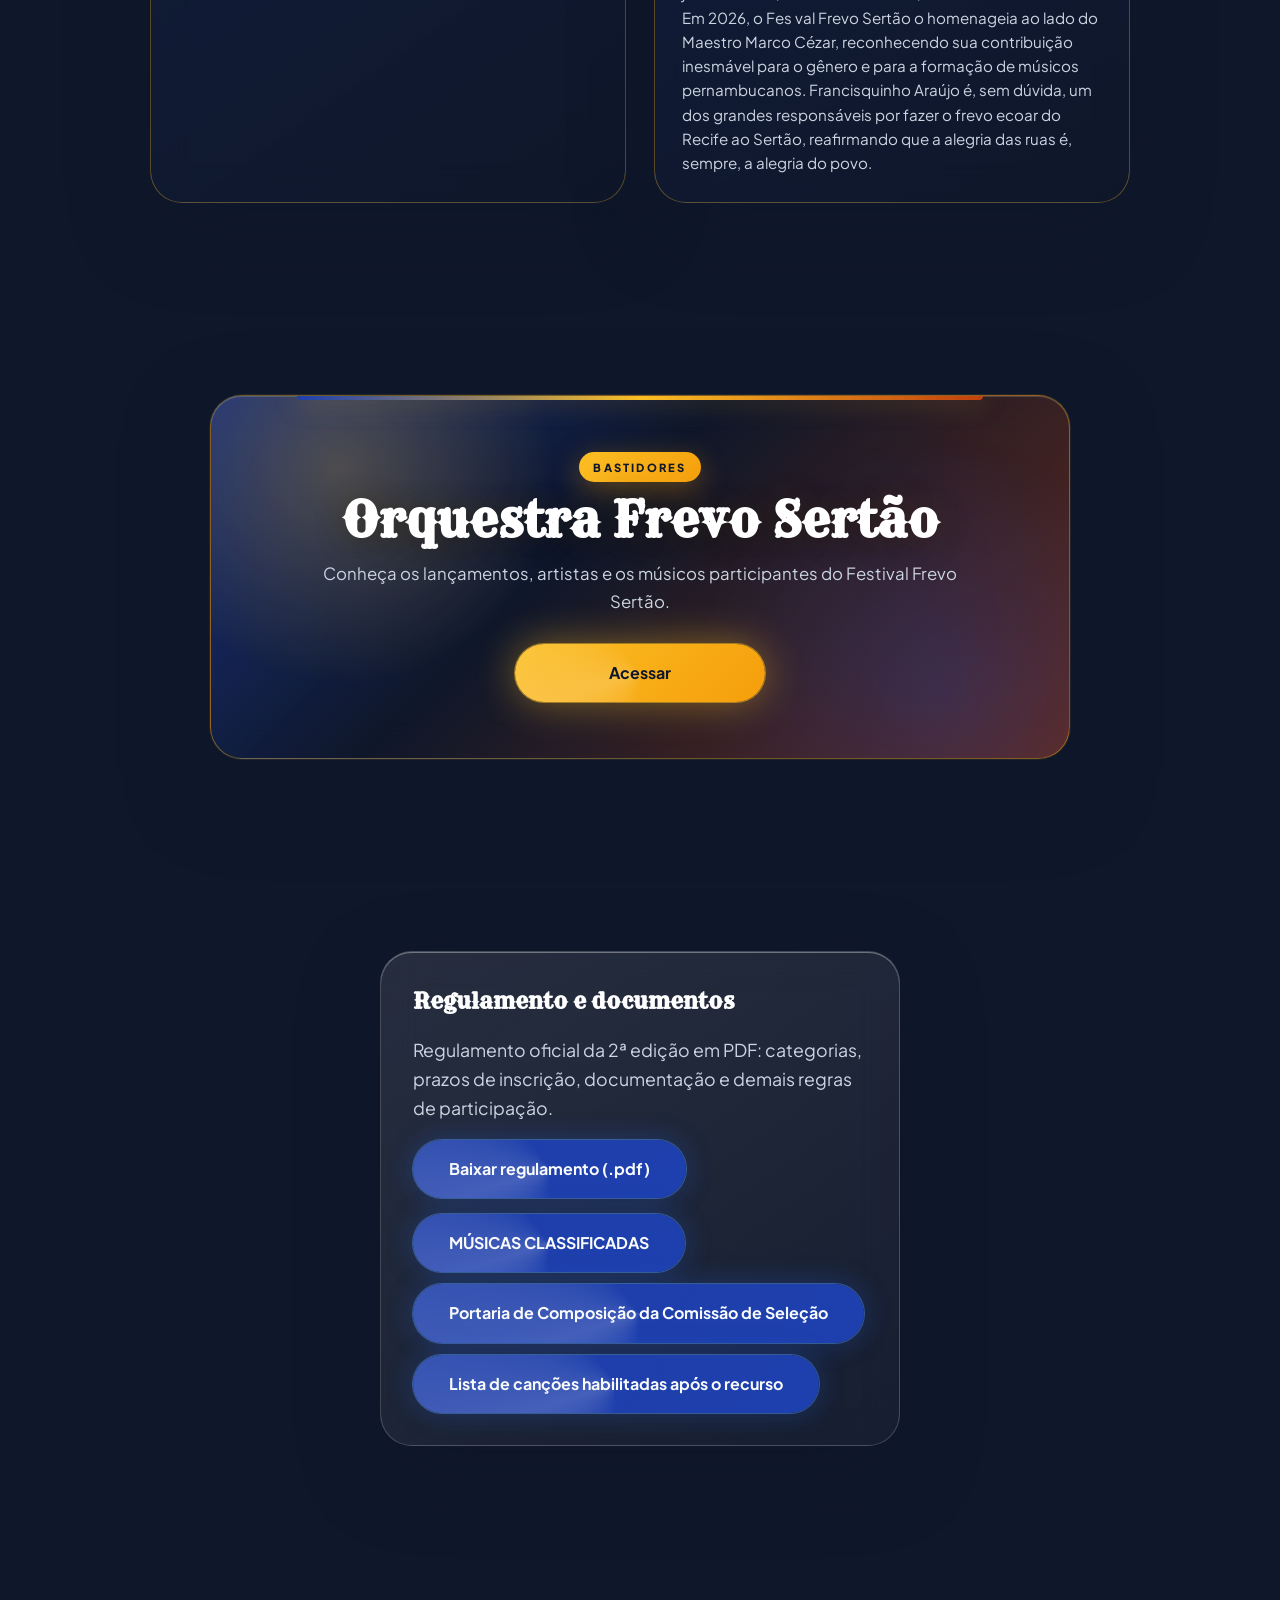
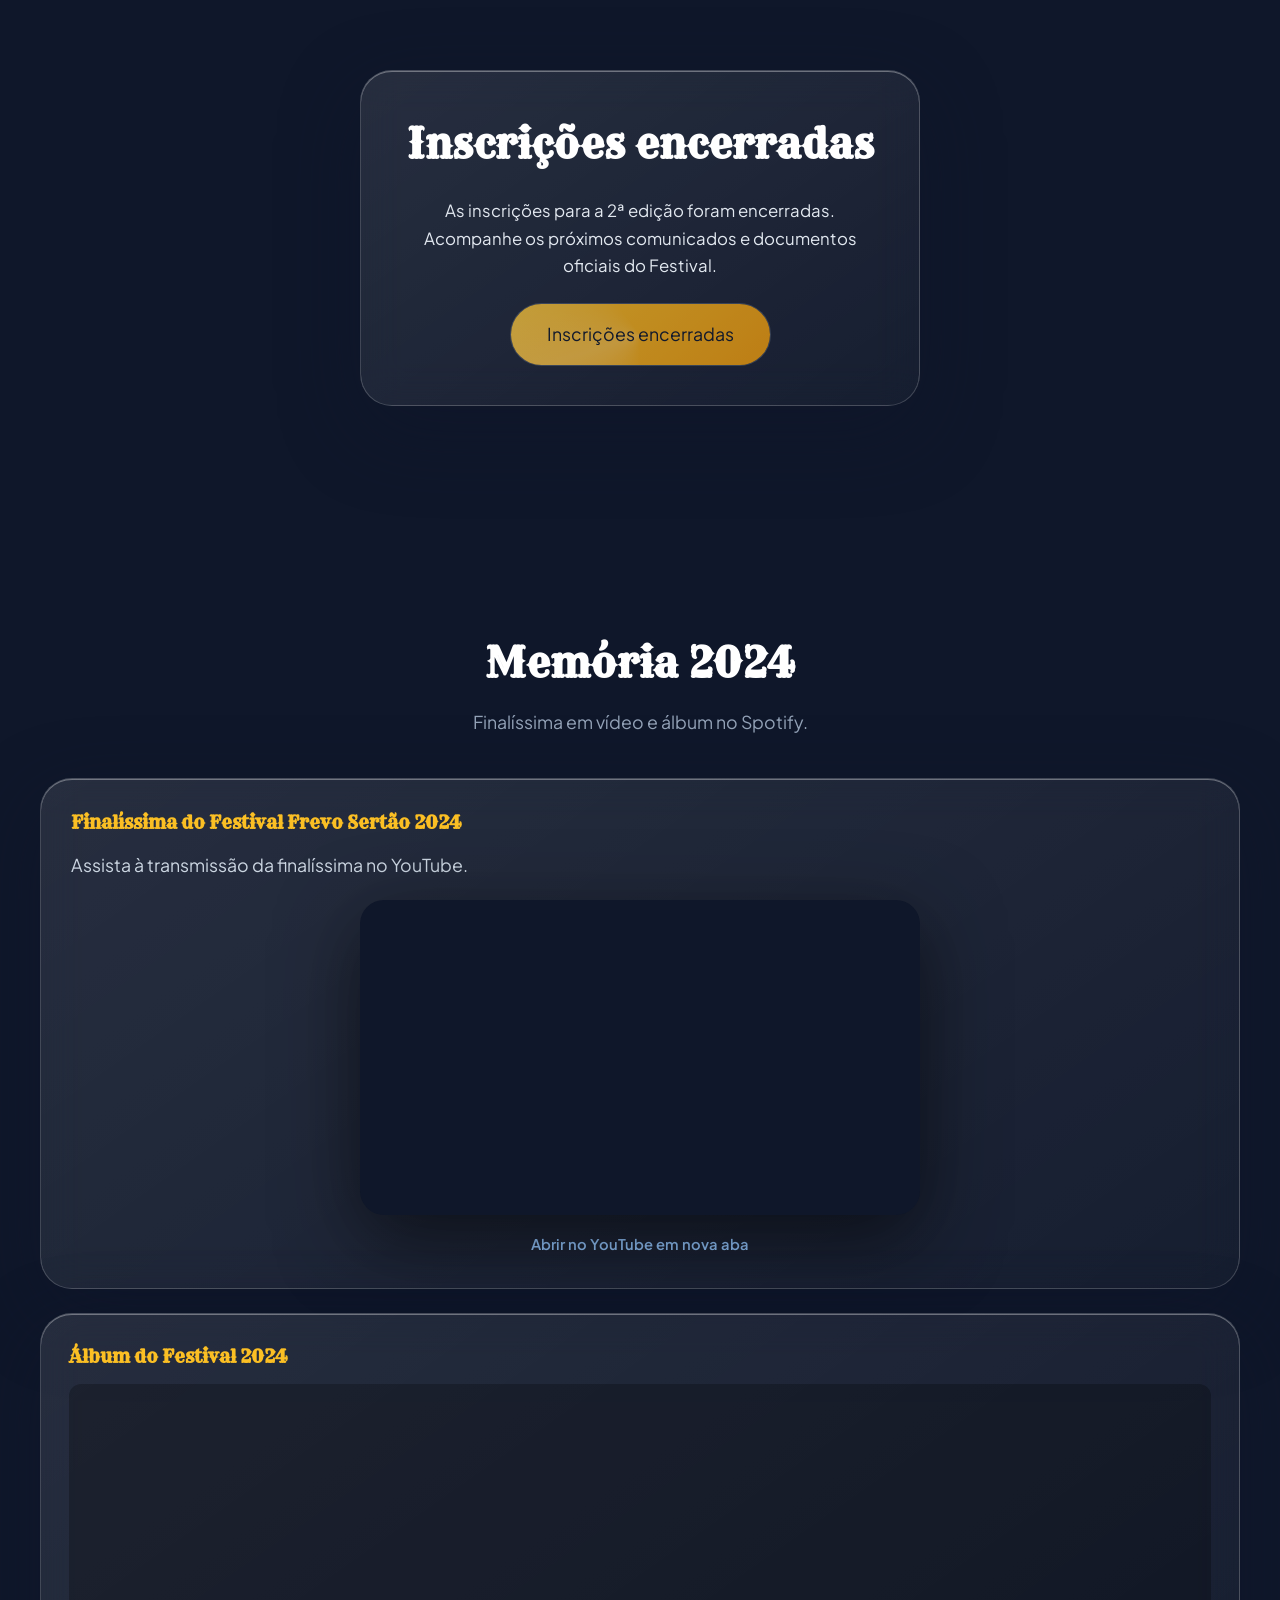
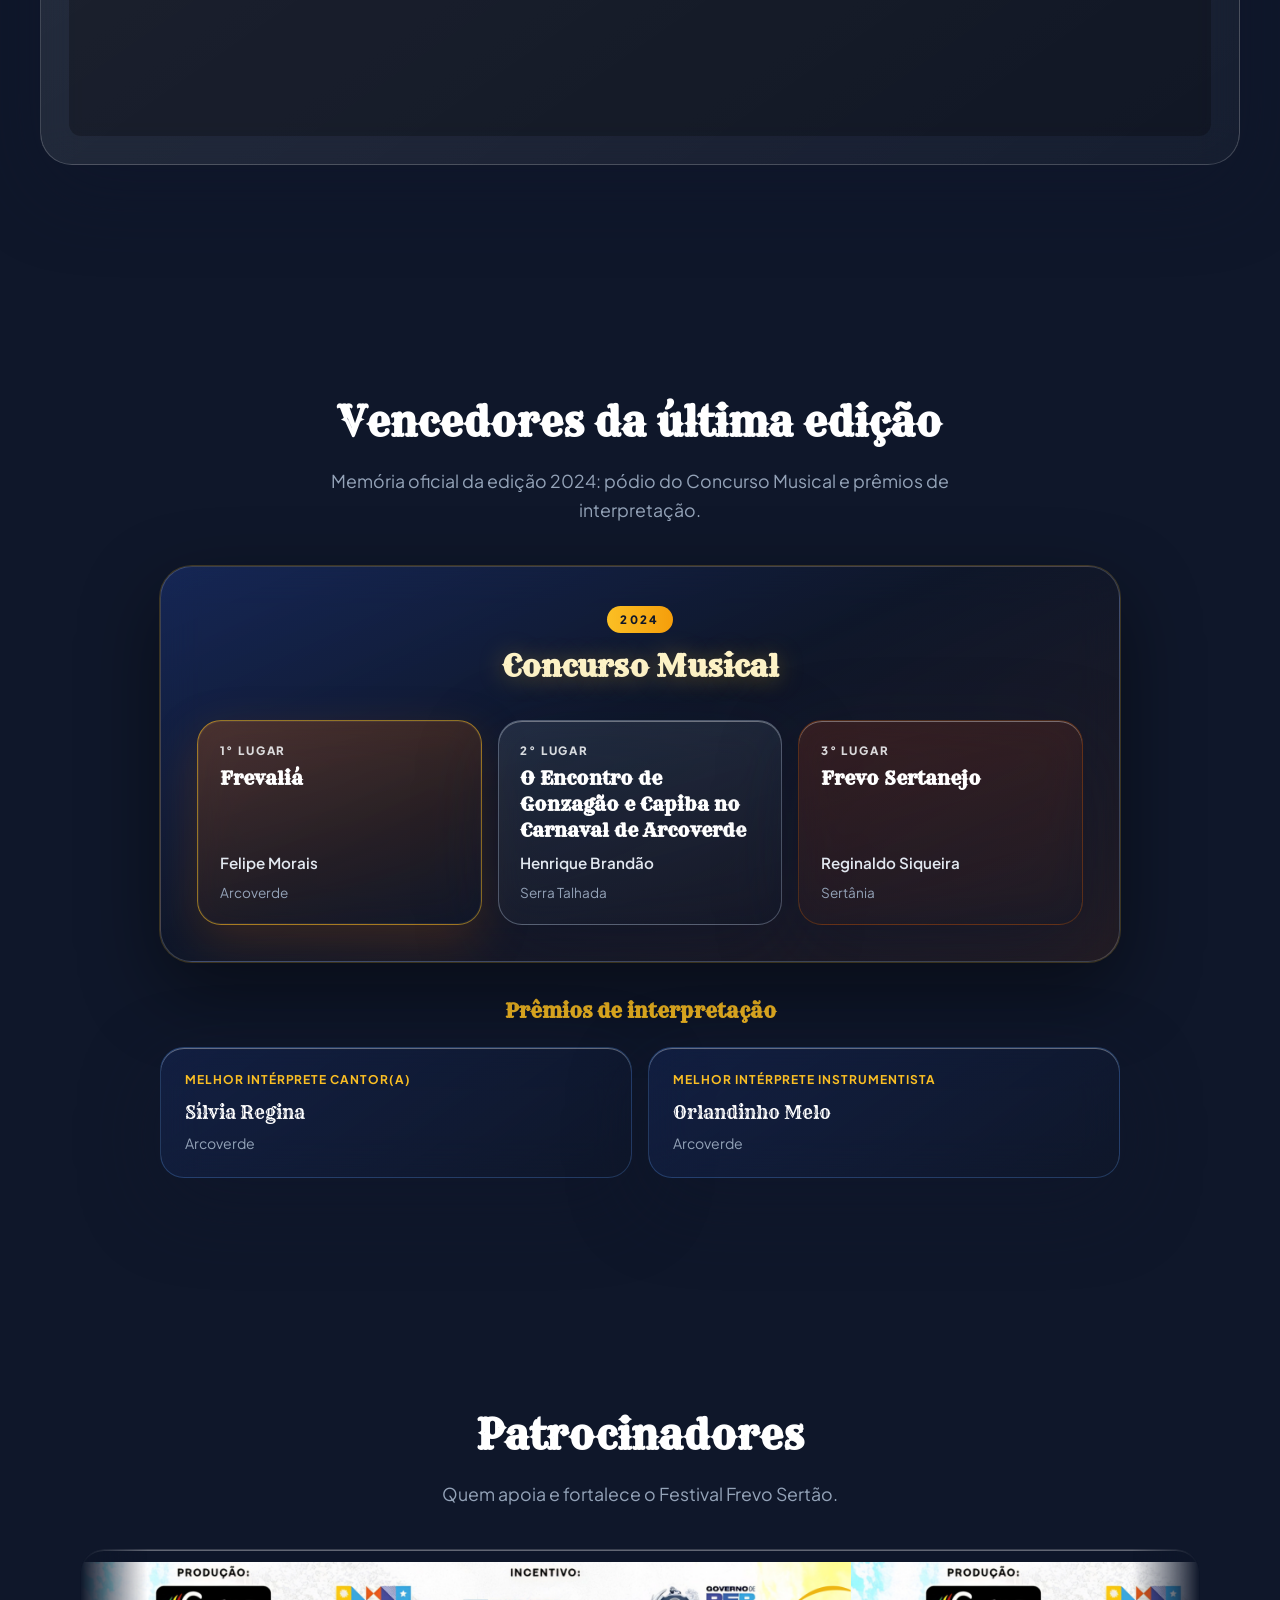
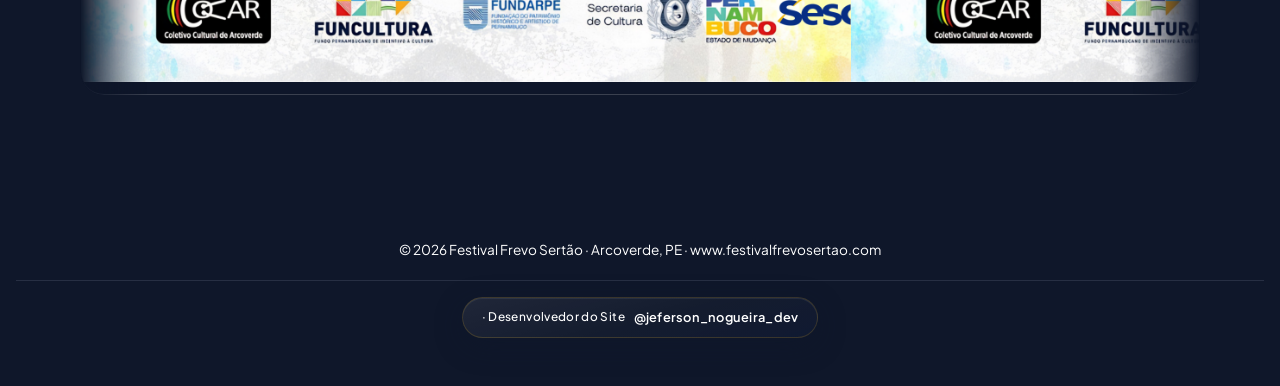
==== commit 9f53cbd4: "Adiciona pagina releasesmusicos.html, PDFs dos musicos e atualizacoes" ====
--- a/index.html
+++ b/index.html
@@ -6,14 +6,17 @@
     <meta name="description" content="" />
     <link rel="canonical" href="#" />
     <title></title>
+
     <link rel="preconnect" href="https://fonts.googleapis.com" />
     <link rel="preconnect" href="https://fonts.gstatic.com" crossorigin />
     <link
       href="https://fonts.googleapis.com/css2?family=Rye&family=Plus+Jakarta+Sans:ital,wght@0,400;0,500;0,600;0,700;1,400&display=swap"
       rel="stylesheet"
     />
+
     <link rel="stylesheet" href="css/styles.css" />
   </head>
+
   <body>
     <div class="umbrella-transition" id="umbrellaTransition" aria-hidden="true">
       <div class="umbrella-transition__panel umbrella-transition__panel--left"></div>
@@ -39,9 +42,22 @@
           decoding="async"
         />
       </a>
-      <nav class="site-header__nav" data-slot="site-nav"></nav>
+
+      <nav class="site-header__nav" data-slot="site-nav">
+        <a
+          class="site-header__nav-link"
+          href="releasesmusicos.html"
+        >
+          Orquestra Frevo Sertão
+        </a>
+      </nav>
+
       <div class="site-header__media">
-        <div class="site-header__social" role="navigation" aria-label="Redes sociais">
+        <div
+          class="site-header__social"
+          role="navigation"
+          aria-label="Redes sociais"
+        >
           <a
             class="site-header__social-btn site-header__social-btn--instagram"
             href="#"
@@ -50,7 +66,12 @@
             data-slot="header-instagram"
             hidden
           >
-            <svg class="site-header__social-icon" viewBox="0 0 24 24" aria-hidden="true" focusable="false">
+            <svg
+              class="site-header__social-icon"
+              viewBox="0 0 24 24"
+              aria-hidden="true"
+              focusable="false"
+            >
               <path
                 fill="currentColor"
                 d="M12 2.163c3.204 0 3.584.012 4.85.07 3.252.148 4.771 1.691 4.919 4.919.058 1.265.069 1.645.069 4.849 0 3.205-.012 3.584-.069 4.849-.149 3.225-1.664 4.771-4.919 4.919-1.266.058-1.644.07-4.85.07-3.204 0-3.584-.012-4.849-.07-3.26-.149-4.771-1.699-4.919-4.92-.058-1.265-.07-1.644-.07-4.849 0-3.204.013-3.583.07-4.849.149-3.227 1.664-4.771 4.919-4.919 1.266-.057 1.645-.069 4.849-.069zm0-2.163c-3.259 0-3.667.014-4.947.072-4.358.2-6.78 2.618-6.98 6.98-.059 1.281-.073 1.689-.073 4.948 0 3.259.014 3.668.072 4.948.2 4.358 2.618 6.78 6.98 6.98 1.281.058 1.689.072 4.948.072 3.259 0 3.668-.014 4.948-.072 4.354-.2 6.782-2.618 6.979-6.98.059-1.28.073-1.689.073-4.948 0-3.259-.014-3.667-.072-4.947-.196-4.354-2.617-6.78-6.979-6.98-1.281-.059-1.69-.073-4.949-.073zm0 5.838c-3.403 0-6.162 2.759-6.162 6.162s2.759 6.163 6.162 6.163 6.162-2.759 6.162-6.163c0-3.403-2.759-6.162-6.162-6.162zm0 10.162c-2.209 0-4-1.79-4-4 0-2.209 1.791-4 4-4s4 1.791 4 4c0 2.21-1.791 4-4 4zm6.406-11.845c-.796 0-1.441.645-1.441 1.44s.645 1.44 1.441 1.44c.795 0 1.439-.645 1.439-1.44s-.644-1.44-1.439-1.44z"
@@ -58,6 +79,7 @@
             </svg>
           </a>
         </div>
+
         <div class="site-header__player" data-slot="header-spotify-embed">
           <iframe
             data-testid="embed-iframe"
@@ -77,17 +99,28 @@
 
     <div class="banner-strip" id="bannerStrip" role="region">
       <div class="banner-strip__pattern" aria-hidden="true"></div>
+
       <div class="banner-strip__inner">
         <span class="banner-strip__edition" data-slot="edition-badge"></span>
         <p class="banner-strip__msg" id="bannerMessage" aria-live="polite"></p>
-        <span class="banner-strip__domain" aria-hidden="true" data-slot="banner-domain"></span>
+        <span
+          class="banner-strip__domain"
+          aria-hidden="true"
+          data-slot="banner-domain"
+        ></span>
       </div>
     </div>
 
     <main class="site-main">
+
       <section class="hero" id="hero">
         <div class="hero__parallax" data-parallax="slow">
-          <svg class="decor decor--umbrella decor--umbrella-1" viewBox="0 0 200 220" aria-hidden="true">
+
+          <svg
+            class="decor decor--umbrella decor--umbrella-1"
+            viewBox="0 0 200 220"
+            aria-hidden="true"
+          >
             <defs>
               <linearGradient id="umb1" x1="0%" y1="0%" x2="100%" y2="100%">
                 <stop offset="0%" stop-color="#1e3a8a" />
@@ -95,47 +128,125 @@
                 <stop offset="100%" stop-color="#f59e0b" />
               </linearGradient>
             </defs>
-            <path fill="url(#umb1)" d="M100 20 C40 20 10 80 10 120 C10 160 50 190 100 200 C150 190 190 160 190 120 C190 80 160 20 100 20 Z" opacity="0.92" />
-            <line x1="100" y1="200" x2="100" y2="210" stroke="#c2410c" stroke-width="6" stroke-linecap="round" />
+
+            <path
+              fill="url(#umb1)"
+              d="M100 20 C40 20 10 80 10 120 C10 160 50 190 100 200 C150 190 190 160 190 120 C190 80 160 20 100 20 Z"
+              opacity="0.92"
+            />
+
+            <line
+              x1="100"
+              y1="200"
+              x2="100"
+              y2="210"
+              stroke="#c2410c"
+              stroke-width="6"
+              stroke-linecap="round"
+            />
           </svg>
-          <svg class="decor decor--cactus decor--cactus-1" viewBox="0 0 120 200" aria-hidden="true">
-            <path fill="#166534" d="M60 200 L60 80 Q60 40 40 20 Q30 10 50 15 Q55 50 55 90 L55 200 Z" />
-            <path fill="#15803d" d="M60 120 Q90 100 95 70 Q98 50 85 45 Q75 55 70 85 L70 200 L60 200 Z" />
-            <ellipse cx="45" cy="18" rx="8" ry="6" fill="#22c55e" />
+
+          <svg
+            class="decor decor--cactus decor--cactus-1"
+            viewBox="0 0 120 200"
+            aria-hidden="true"
+          >
+            <path
+              fill="#166534"
+              d="M60 200 L60 80 Q60 40 40 20 Q30 10 50 15 Q55 50 55 90 L55 200 Z"
+            />
+
+            <path
+              fill="#15803d"
+              d="M60 120 Q90 100 95 70 Q98 50 85 45 Q75 55 70 85 L70 200 L60 200 Z"
+            />
+
+            <ellipse
+              cx="45"
+              cy="18"
+              rx="8"
+              ry="6"
+              fill="#22c55e"
+            />
           </svg>
         </div>
 
         <div class="hero__inner glass-panel glass-panel--hero">
           <p class="hero__eyebrow" data-slot="hero-eyebrow"></p>
+
           <h1 class="hero__title" data-slot="hero-title"></h1>
+
           <p class="hero__lead" data-slot="hero-lead"></p>
+
           <div class="hero__actions">
             <a class="btn-cta" href="#" data-slot="hero-cta">
               <span class="btn-cta__glow"></span>
-              <span class="btn-cta__label" data-slot="hero-cta-label"></span>
+              <span
+                class="btn-cta__label"
+                data-slot="hero-cta-label"
+              ></span>
             </a>
-            <a class="btn-cta btn-cta--secondary btn-inscricao btn-inscricao--documento" href="#" data-slot="hero-inscricao-link">
+
+            <a
+              class="btn-cta btn-cta--secondary btn-inscricao btn-inscricao--documento"
+              href="#"
+              data-slot="hero-inscricao-link"
+            >
               <span class="btn-cta__glow"></span>
-              <span class="btn-cta__label" data-slot="hero-inscricao-label"></span>
+              <span
+                class="btn-cta__label"
+                data-slot="hero-inscricao-label"
+              ></span>
             </a>
           </div>
         </div>
 
-        <div class="hero__parallax hero__parallax--front" data-parallax="fast">
-          <svg class="decor decor--umbrella decor--umbrella-2" viewBox="0 0 200 220" aria-hidden="true">
+        <div
+          class="hero__parallax hero__parallax--front"
+          data-parallax="fast"
+        >
+          <svg
+            class="decor decor--umbrella decor--umbrella-2"
+            viewBox="0 0 200 220"
+            aria-hidden="true"
+          >
             <defs>
-              <linearGradient id="umb2" x1="100%" y1="0%" x2="0%" y2="100%">
+              <linearGradient
+                id="umb2"
+                x1="100%"
+                y1="0%"
+                x2="0%"
+                y2="100%"
+              >
                 <stop offset="0%" stop-color="#b45309" />
                 <stop offset="100%" stop-color="#1e40af" />
               </linearGradient>
             </defs>
-            <path fill="url(#umb2)" d="M100 30 C45 30 15 85 15 125 C15 165 55 195 100 205 C145 195 185 165 185 125 C185 85 155 30 100 30 Z" opacity="0.88" />
-            <line x1="100" y1="205" x2="100" y2="215" stroke="#92400e" stroke-width="5" stroke-linecap="round" />
+
+            <path
+              fill="url(#umb2)"
+              d="M100 30 C45 30 15 85 15 125 C15 165 55 195 100 205 C145 195 185 165 185 125 C185 85 155 30 100 30 Z"
+              opacity="0.88"
+            />
+
+            <line
+              x1="100"
+              y1="205"
+              x2="100"
+              y2="215"
+              stroke="#92400e"
+              stroke-width="5"
+              stroke-linecap="round"
+            />
           </svg>
         </div>
       </section>
 
-      <section class="section home-banner" id="home-banner" aria-label="Imagem de destaque">
+      <section
+        class="section home-banner"
+        id="home-banner"
+        aria-label="Imagem de destaque"
+      >
         <div class="section__container">
           <div class="home-banner__panel glass-panel" data-reveal>
             <img
@@ -149,133 +260,415 @@
         </div>
       </section>
 
-      <section class="section noticias noticias--destaque" id="noticias-frevo" aria-labelledby="noticias-heading">
+      <section
+        class="section noticias noticias--destaque"
+        id="noticias-frevo"
+        aria-labelledby="noticias-heading"
+      >
         <div class="section__container">
           <div class="noticias__shell glass-panel" data-reveal>
+
             <header class="noticias__header">
               <span class="noticias__ribbon" aria-hidden="true">★</span>
+
               <div class="noticias__header-text">
-                <h2 id="noticias-heading" class="noticias__title" data-slot="noticias-title"></h2>
-                <p class="noticias__intro" data-slot="noticias-intro" hidden></p>
+                <h2
+                  id="noticias-heading"
+                  class="noticias__title"
+                  data-slot="noticias-title"
+                ></h2>
+
+                <p
+                  class="noticias__intro"
+                  data-slot="noticias-intro"
+                  hidden
+                ></p>
               </div>
             </header>
-            <ul class="noticias__list" data-slot="noticias-list"></ul>
+
+            <ul
+              class="noticias__list"
+              data-slot="noticias-list"
+            ></ul>
+
           </div>
         </div>
       </section>
 
       <section class="section festival" id="festival">
         <div class="section__container">
-          <h2 class="section__title" data-reveal data-slot="festival-title"></h2>
-          <div class="glass-panel festival__panel" data-reveal>
+
+          <h2
+            class="section__title"
+            data-reveal
+            data-slot="festival-title"
+          ></h2>
+
+          <div
+            class="glass-panel festival__panel"
+            data-reveal
+          >
             <div data-slot="festival-body"></div>
           </div>
+
         </div>
       </section>
 
       <section class="section cocar" id="cocar">
         <div class="section__container">
-          <h2 class="section__title" data-reveal data-slot="cocar-title"></h2>
-          <div class="glass-panel cocar__panel" data-reveal>
+
+          <h2
+            class="section__title"
+            data-reveal
+            data-slot="cocar-title"
+          ></h2>
+
+          <div
+            class="glass-panel cocar__panel"
+            data-reveal
+          >
             <div data-slot="cocar-body"></div>
           </div>
-        </div>
-      </section>
-
-      <section class="section homenageados" id="homenageados" aria-labelledby="homenageados-heading">
+
+        </div>
+      </section>
+
+      <section
+        class="section homenageados"
+        id="homenageados"
+        aria-labelledby="homenageados-heading"
+      >
         <div class="section__container">
-          <h2 class="section__title" id="homenageados-heading" data-slot="homenageados-title"></h2>
-          <p class="section__subtitle" data-slot="homenageados-intro"></p>
-          <div class="homenageados__grid" data-slot="homenageados-grid"></div>
-        </div>
-      </section>
+
+          <h2
+            class="section__title"
+            id="homenageados-heading"
+            data-slot="homenageados-title"
+          ></h2>
+
+          <p
+            class="section__subtitle"
+            data-slot="homenageados-intro"
+          ></p>
+
+          <div
+            class="homenageados__grid"
+            data-slot="homenageados-grid"
+          ></div>
+
+        </div>
+      </section>
+
+      <!-- =========================================================
+           NOVA ABA — RELEASES MÚSICOS
+           ========================================================= -->
+      <section
+        class="section releases-musicos"
+        id="releases-musicos"
+        aria-labelledby="releases-musicos-heading"
+      >
+        <div class="section__container">
+
+          <a
+            class="releases-musicos__panel glass-panel"
+            href="releasesmusicos.html"
+            aria-label="Abrir página de da Orquestra Frevo Sertão"
+          >
+            <div class="releases-musicos__content">
+
+              <span class="releases-musicos__eyebrow">
+                BASTIDORES
+              </span>
+
+              <h2
+                class="releases-musicos__title"
+                id="releases-musicos-heading"
+              >
+               Orquestra Frevo Sertão
+              </h2>
+
+              <p class="releases-musicos__text">
+                Conheça os lançamentos, artistas e os
+               músicos participantes do Festival Frevo Sertão.
+              </p>
+
+              <span class="btn-cta releases-musicos__button">
+                <span class="btn-cta__glow"></span>
+
+                <span class="btn-cta__label">
+                  Acessar
+                </span>
+              </span>
+
+            </div>
+          </a>
+
+        </div>
+      </section>
+      <!-- ========================================================= -->
 
       <section class="section documentos" id="documentos">
         <div class="section__container documentos__grid">
-          <article class="glass-panel documentos__card" data-reveal>
-            <h2 class="documentos__heading" data-slot="documentos-heading"></h2>
-            <p class="documentos__intro" data-slot="regulamento-intro"></p>
-            <a class="btn-cta btn-cta--doc" data-slot="regulamento-link" href="#">
+
+          <article
+            class="glass-panel documentos__card"
+            data-reveal
+          >
+            <h2
+              class="documentos__heading"
+              data-slot="documentos-heading"
+            ></h2>
+
+            <p
+              class="documentos__intro"
+              data-slot="regulamento-intro"
+            ></p>
+
+            <a
+              class="btn-cta btn-cta--doc"
+              data-slot="regulamento-link"
+              href="#"
+            >
               <span class="btn-cta__glow"></span>
-              <span class="btn-cta__label" data-slot="regulamento-link-label"></span>
+
+              <span
+                class="btn-cta__label"
+                data-slot="regulamento-link-label"
+              ></span>
             </a>
+
             <div class="documentos__actions">
-              <a class="btn-cta btn-cta--doc" data-slot="analise-link" href="#">
+
+              <a
+                class="btn-cta btn-cta--doc"
+                data-slot="analise-link"
+                href="#"
+              >
                 <span class="btn-cta__glow"></span>
-                <span class="btn-cta__label" data-slot="analise-link-label"></span>
+
+                <span
+                  class="btn-cta__label"
+                  data-slot="analise-link-label"
+                ></span>
               </a>
-              <a class="btn-cta btn-cta--doc" data-slot="recurso-link" href="#">
+
+              <a
+                class="btn-cta btn-cta--doc"
+                data-slot="recurso-link"
+                href="#"
+              >
                 <span class="btn-cta__glow"></span>
-                <span class="btn-cta__label" data-slot="recurso-link-label"></span>
+
+                <span
+                  class="btn-cta__label"
+                  data-slot="recurso-link-label"
+                ></span>
               </a>
-              <a class="btn-cta btn-cta--doc" data-slot="comunicado-link" href="#">
+
+              <a
+                class="btn-cta btn-cta--doc"
+                data-slot="comunicado-link"
+                href="#"
+              >
                 <span class="btn-cta__glow"></span>
-                <span class="btn-cta__label" data-slot="comunicado-link-label"></span>
+
+                <span
+                  class="btn-cta__label"
+                  data-slot="comunicado-link-label"
+                ></span>
               </a>
+
             </div>
           </article>
+
         </div>
       </section>
 
       <section class="section inscricoes" id="inscricoes">
         <div class="section__container">
-          <article class="glass-panel inscricoes__panel" data-reveal>
-            <h2 class="section__title" data-slot="inscricoes-title"></h2>
-            <p class="inscricoes__subtitle flow-text" data-slot="inscricoes-subtitle" hidden></p>
-            <button type="button" class="btn-cta inscricoes__cta btn-inscricao">
+
+          <article
+            class="glass-panel inscricoes__panel"
+            data-reveal
+          >
+            <h2
+              class="section__title"
+              data-slot="inscricoes-title"
+            ></h2>
+
+            <p
+              class="inscricoes__subtitle flow-text"
+              data-slot="inscricoes-subtitle"
+              hidden
+            ></p>
+
+            <button
+              type="button"
+              class="btn-cta inscricoes__cta btn-inscricao"
+            >
               <span class="btn-cta__glow"></span>
-              <span class="btn-cta__label" data-slot="inscricoes-cta-label"></span>
+
+              <span
+                class="btn-cta__label"
+                data-slot="inscricoes-cta-label"
+              ></span>
             </button>
+
           </article>
-        </div>
-      </section>
-
-      <dialog class="inscricoes-dialog" id="inscricoesDialog" aria-labelledby="inscricoesPendingMsg">
+
+        </div>
+      </section>
+
+      <dialog
+        class="inscricoes-dialog"
+        id="inscricoesDialog"
+        aria-labelledby="inscricoesPendingMsg"
+      >
         <div class="inscricoes-dialog__panel glass-panel">
-          <button type="button" class="inscricoes-dialog__close" aria-label="Fechar">&times;</button>
-          <p class="inscricoes-dialog__msg" id="inscricoesPendingMsg" data-slot="inscricoes-pending-message"></p>
+
+          <button
+            type="button"
+            class="inscricoes-dialog__close"
+            aria-label="Fechar"
+          >
+            &times;
+          </button>
+
+          <p
+            class="inscricoes-dialog__msg"
+            id="inscricoesPendingMsg"
+            data-slot="inscricoes-pending-message"
+          ></p>
+
         </div>
       </dialog>
 
       <div id="ultima-edicao-2024" class="ultima-edicao">
-      <section class="section midia" id="midia-2024">
+
+        <section class="section midia" id="midia-2024">
+          <div class="section__container">
+
+            <h2
+              class="section__title"
+              data-reveal
+              data-slot="memoria-title"
+            ></h2>
+
+            <p
+              class="section__subtitle"
+              data-reveal
+              data-slot="memoria-subtitle"
+            ></p>
+
+            <div
+              class="midia__video-feature glass-panel"
+              data-reveal
+            >
+              <h3
+                class="midia__label"
+                data-slot="video-title"
+              ></h3>
+
+              <p
+                class="midia__text"
+                data-slot="video-intro"
+              ></p>
+
+              <div
+                class="midia__video-wrap midia__video-wrap--medium"
+                data-slot="youtube-embed"
+              ></div>
+
+              <p class="midia__video-footer">
+                <a
+                  class="midia__video-link"
+                  data-slot="video-link"
+                  href="#"
+                  target="_blank"
+                  rel="noopener noreferrer"
+                ></a>
+              </p>
+            </div>
+
+            <div
+              class="midia__spotify-block glass-panel"
+              data-reveal
+            >
+              <h3
+                class="midia__label"
+                data-slot="midia-spotify-title"
+              ></h3>
+
+              <div
+                class="midia__embed"
+                data-slot="spotify-embed"
+              >
+                <p
+                  class="midia__fallback"
+                  data-slot="spotify-placeholder"
+                ></p>
+              </div>
+            </div>
+
+          </div>
+        </section>
+
+        <section
+          class="section vencedoras vencedoras--hall"
+          id="vencedoras"
+        >
+          <div class="section__container">
+
+            <h2
+              class="section__title"
+              data-reveal
+              data-slot="vencedoras-title"
+            ></h2>
+
+            <p
+              class="section__subtitle"
+              data-reveal
+              data-slot="vencedoras-intro"
+            ></p>
+
+            <div
+              class="vencedoras__grid"
+              data-slot="vencedoras-grid"
+            ></div>
+
+          </div>
+        </section>
+
+      </div>
+
+      <section
+        class="section patrocinadores"
+        id="patrocinadores"
+      >
         <div class="section__container">
-          <h2 class="section__title" data-reveal data-slot="memoria-title"></h2>
-          <p class="section__subtitle" data-reveal data-slot="memoria-subtitle"></p>
-
-          <div class="midia__video-feature glass-panel" data-reveal>
-            <h3 class="midia__label" data-slot="video-title"></h3>
-            <p class="midia__text" data-slot="video-intro"></p>
-            <div class="midia__video-wrap midia__video-wrap--medium" data-slot="youtube-embed"></div>
-            <p class="midia__video-footer">
-              <a class="midia__video-link" data-slot="video-link" href="#" target="_blank" rel="noopener noreferrer"></a>
-            </p>
-          </div>
-
-          <div class="midia__spotify-block glass-panel" data-reveal>
-            <h3 class="midia__label" data-slot="midia-spotify-title"></h3>
-            <div class="midia__embed" data-slot="spotify-embed">
-              <p class="midia__fallback" data-slot="spotify-placeholder"></p>
-            </div>
-          </div>
-        </div>
-      </section>
-
-      <section class="section vencedoras vencedoras--hall" id="vencedoras">
-        <div class="section__container">
-          <h2 class="section__title" data-reveal data-slot="vencedoras-title"></h2>
-          <p class="section__subtitle" data-reveal data-slot="vencedoras-intro"></p>
-          <div class="vencedoras__grid" data-slot="vencedoras-grid"></div>
-        </div>
-      </section>
-      </div>
-
-      <section class="section patrocinadores" id="patrocinadores">
-        <div class="section__container">
-          <h2 class="section__title" data-reveal data-slot="patrocinadores-title"></h2>
-          <p class="section__subtitle" data-reveal data-slot="patrocinadores-intro"></p>
-          <div class="patrocinadores__marquee glass-panel" data-reveal data-slot="patrocinadores-marquee">
-            <div class="patrocinadores__track" data-slot="patrocinadores-track">
+
+          <h2
+            class="section__title"
+            data-reveal
+            data-slot="patrocinadores-title"
+          ></h2>
+
+          <p
+            class="section__subtitle"
+            data-reveal
+            data-slot="patrocinadores-intro"
+          ></p>
+
+          <div
+            class="patrocinadores__marquee glass-panel"
+            data-reveal
+            data-slot="patrocinadores-marquee"
+          >
+            <div
+              class="patrocinadores__track"
+              data-slot="patrocinadores-track"
+            >
+
               <div class="patrocinadores__seq">
                 <img
                   class="patrocinadores__img"
@@ -287,7 +680,11 @@
                   draggable="false"
                 />
               </div>
-              <div class="patrocinadores__seq" aria-hidden="true">
+
+              <div
+                class="patrocinadores__seq"
+                aria-hidden="true"
+              >
                 <img
                   class="patrocinadores__img"
                   src=""
@@ -298,20 +695,41 @@
                   draggable="false"
                 />
               </div>
+
             </div>
           </div>
-        </div>
-      </section>
+
+        </div>
+      </section>
+
     </main>
 
     <footer class="site-footer">
+
       <p class="site-footer__main">
-        <span data-slot="footer-before-year"></span><span id="footerYear"></span><span data-slot="footer-after-year"></span>
-        <a class="site-footer__link" data-slot="footer-site-url" href="#"></a>
+        <span data-slot="footer-before-year"></span>
+        <span id="footerYear"></span>
+        <span data-slot="footer-after-year"></span>
+
+        <a
+          class="site-footer__link"
+          data-slot="footer-site-url"
+          href="#"
+        ></a>
       </p>
-      <p class="site-footer__dev" data-slot="footer-developer-wrap" hidden>
+
+      <p
+        class="site-footer__dev"
+        data-slot="footer-developer-wrap"
+        hidden
+      >
         <span class="site-footer__dev-inner">
-          <span class="site-footer__dev-prefix" data-slot="footer-developer-prefix"></span>
+
+          <span
+            class="site-footer__dev-prefix"
+            data-slot="footer-developer-prefix"
+          ></span>
+
           <a
             class="site-footer__dev-link"
             data-slot="footer-developer-link"
@@ -319,12 +737,26 @@
             target="_blank"
             rel="noopener noreferrer"
           ></a>
+
         </span>
       </p>
+
     </footer>
 
-    <script src="https://cdnjs.cloudflare.com/ajax/libs/gsap/3.12.5/gsap.min.js" crossorigin="anonymous"></script>
-    <script src="https://cdnjs.cloudflare.com/ajax/libs/gsap/3.12.5/ScrollTrigger.min.js" crossorigin="anonymous"></script>
-    <script type="module" src="js/main.js"></script>
+    <script
+      src="https://cdnjs.cloudflare.com/ajax/libs/gsap/3.12.5/gsap.min.js"
+      crossorigin="anonymous"
+    ></script>
+
+    <script
+      src="https://cdnjs.cloudflare.com/ajax/libs/gsap/3.12.5/ScrollTrigger.min.js"
+      crossorigin="anonymous"
+    ></script>
+
+    <script
+      type="module"
+      src="js/main.js"
+    ></script>
+
   </body>
-</html>
+</html>
--- a/css/styles.css
+++ b/css/styles.css
@@ -999,7 +999,210 @@
     height: min(72vw, 320px);
   }
 }
-
+/* =========================================================
+   RELEASES MÚSICOS
+   ========================================================= */
+
+.releases-musicos {
+  position: relative;
+  padding-top: clamp(3rem, 7vw, 5rem);
+  padding-bottom: clamp(3rem, 7vw, 5rem);
+}
+
+.releases-musicos__panel {
+  position: relative;
+  display: block;
+  max-width: 860px;
+  margin: 0 auto;
+  padding: clamp(2rem, 5vw, 3.5rem);
+  overflow: hidden;
+  text-align: center;
+  text-decoration: none;
+  color: inherit;
+
+  background:
+    linear-gradient(
+      135deg,
+      rgba(30, 64, 175, 0.62) 0%,
+      rgba(15, 23, 42, 0.78) 42%,
+      rgba(194, 65, 12, 0.48) 100%
+    );
+
+  border: 1px solid rgba(251, 191, 36, 0.38);
+
+  box-shadow:
+    0 0 0 1px rgba(251, 191, 36, 0.08),
+    0 28px 80px rgba(15, 23, 42, 0.55),
+    inset 0 1px 0 rgba(255, 255, 255, 0.16);
+
+  transition:
+    transform 0.4s var(--ease-elastic),
+    box-shadow 0.35s ease,
+    border-color 0.35s ease;
+}
+
+/* brilho decorativo */
+.releases-musicos__panel::before {
+  content: "";
+  position: absolute;
+  inset: 0;
+  pointer-events: none;
+
+  background:
+    radial-gradient(
+      circle at 15% 20%,
+      rgba(251, 191, 36, 0.28),
+      transparent 28%
+    ),
+    radial-gradient(
+      circle at 85% 80%,
+      rgba(30, 64, 175, 0.35),
+      transparent 32%
+    );
+
+  opacity: 0.9;
+}
+
+/* faixa colorida superior */
+.releases-musicos__panel::after {
+  content: "";
+  position: absolute;
+  top: 0;
+  left: 10%;
+  right: 10%;
+  height: 4px;
+
+  border-radius: 0 0 999px 999px;
+
+  background: linear-gradient(
+    90deg,
+    var(--cobalt),
+    var(--amber-glow),
+    var(--terracotta)
+  );
+
+  box-shadow:
+    0 0 24px rgba(251, 191, 36, 0.5);
+}
+
+.releases-musicos__panel:hover {
+  transform: translateY(-8px);
+
+  border-color: rgba(251, 191, 36, 0.72);
+
+  box-shadow:
+    0 0 0 1px rgba(251, 191, 36, 0.2),
+    0 35px 100px rgba(15, 23, 42, 0.7),
+    0 0 55px rgba(245, 158, 11, 0.18),
+    inset 0 1px 0 rgba(255, 255, 255, 0.2);
+}
+
+.releases-musicos__panel:focus-visible {
+  outline: 3px solid var(--amber-glow);
+  outline-offset: 5px;
+}
+
+.releases-musicos__content {
+  position: relative;
+  z-index: 1;
+  display: flex;
+  flex-direction: column;
+  align-items: center;
+}
+
+.releases-musicos__eyebrow {
+  display: inline-flex;
+  align-items: center;
+  justify-content: center;
+
+  margin-bottom: 0.75rem;
+  padding: 0.35rem 0.9rem;
+
+  border-radius: 999px;
+
+  font-size: 0.7rem;
+  font-weight: 800;
+  letter-spacing: 0.2em;
+  text-transform: uppercase;
+
+  color: var(--ink);
+
+  background: linear-gradient(
+    135deg,
+    var(--amber-glow),
+    var(--amber-sun)
+  );
+
+  box-shadow:
+    0 8px 28px rgba(245, 158, 11, 0.35);
+}
+
+.releases-musicos__title {
+  margin: 0 0 0.85rem;
+
+  font-family: var(--font-display);
+  font-size: clamp(1.8rem, 5vw, 3rem);
+  line-height: 1.1;
+
+  color: #fff;
+
+  text-shadow:
+    0 3px 30px rgba(0, 0, 0, 0.45),
+    0 0 30px rgba(251, 191, 36, 0.12);
+}
+
+.releases-musicos__text {
+  max-width: 55ch;
+  margin: 0 auto 1.75rem;
+
+  color: #cbd5e1;
+  font-size: clamp(0.92rem, 2vw, 1.05rem);
+  line-height: 1.65;
+}
+
+.releases-musicos__button {
+  min-width: min(100%, 250px);
+}
+
+.releases-musicos__panel:hover .releases-musicos__button {
+  box-shadow:
+    0 0 0 2px rgba(251, 191, 36, 0.8),
+    0 0 60px rgba(251, 191, 36, 0.55);
+}
+
+/* Celular */
+@media (max-width: 640px) {
+  .releases-musicos {
+    padding-inline: 1rem;
+  }
+
+  .releases-musicos__panel {
+    padding: 2rem 1.25rem;
+    border-radius: var(--radius-lg);
+  }
+
+  .releases-musicos__title {
+    font-size: clamp(1.65rem, 9vw, 2.3rem);
+  }
+
+  .releases-musicos__text {
+    font-size: 0.92rem;
+  }
+
+  .releases-musicos__button {
+    width: 100%;
+  }
+}
+
+@media (prefers-reduced-motion: reduce) {
+  .releases-musicos__panel {
+    transition: none;
+  }
+
+  .releases-musicos__panel:hover {
+    transform: none;
+  }
+}
 .documentos__grid {
   display: grid;
   gap: 1.5rem;
@@ -1624,8 +1827,3 @@
   }
 }
 
-/* GSAP will set initial state for [data-reveal] */
-[data-reveal] {
-  opacity: 0;
-  transform: translateY(36px);
-}
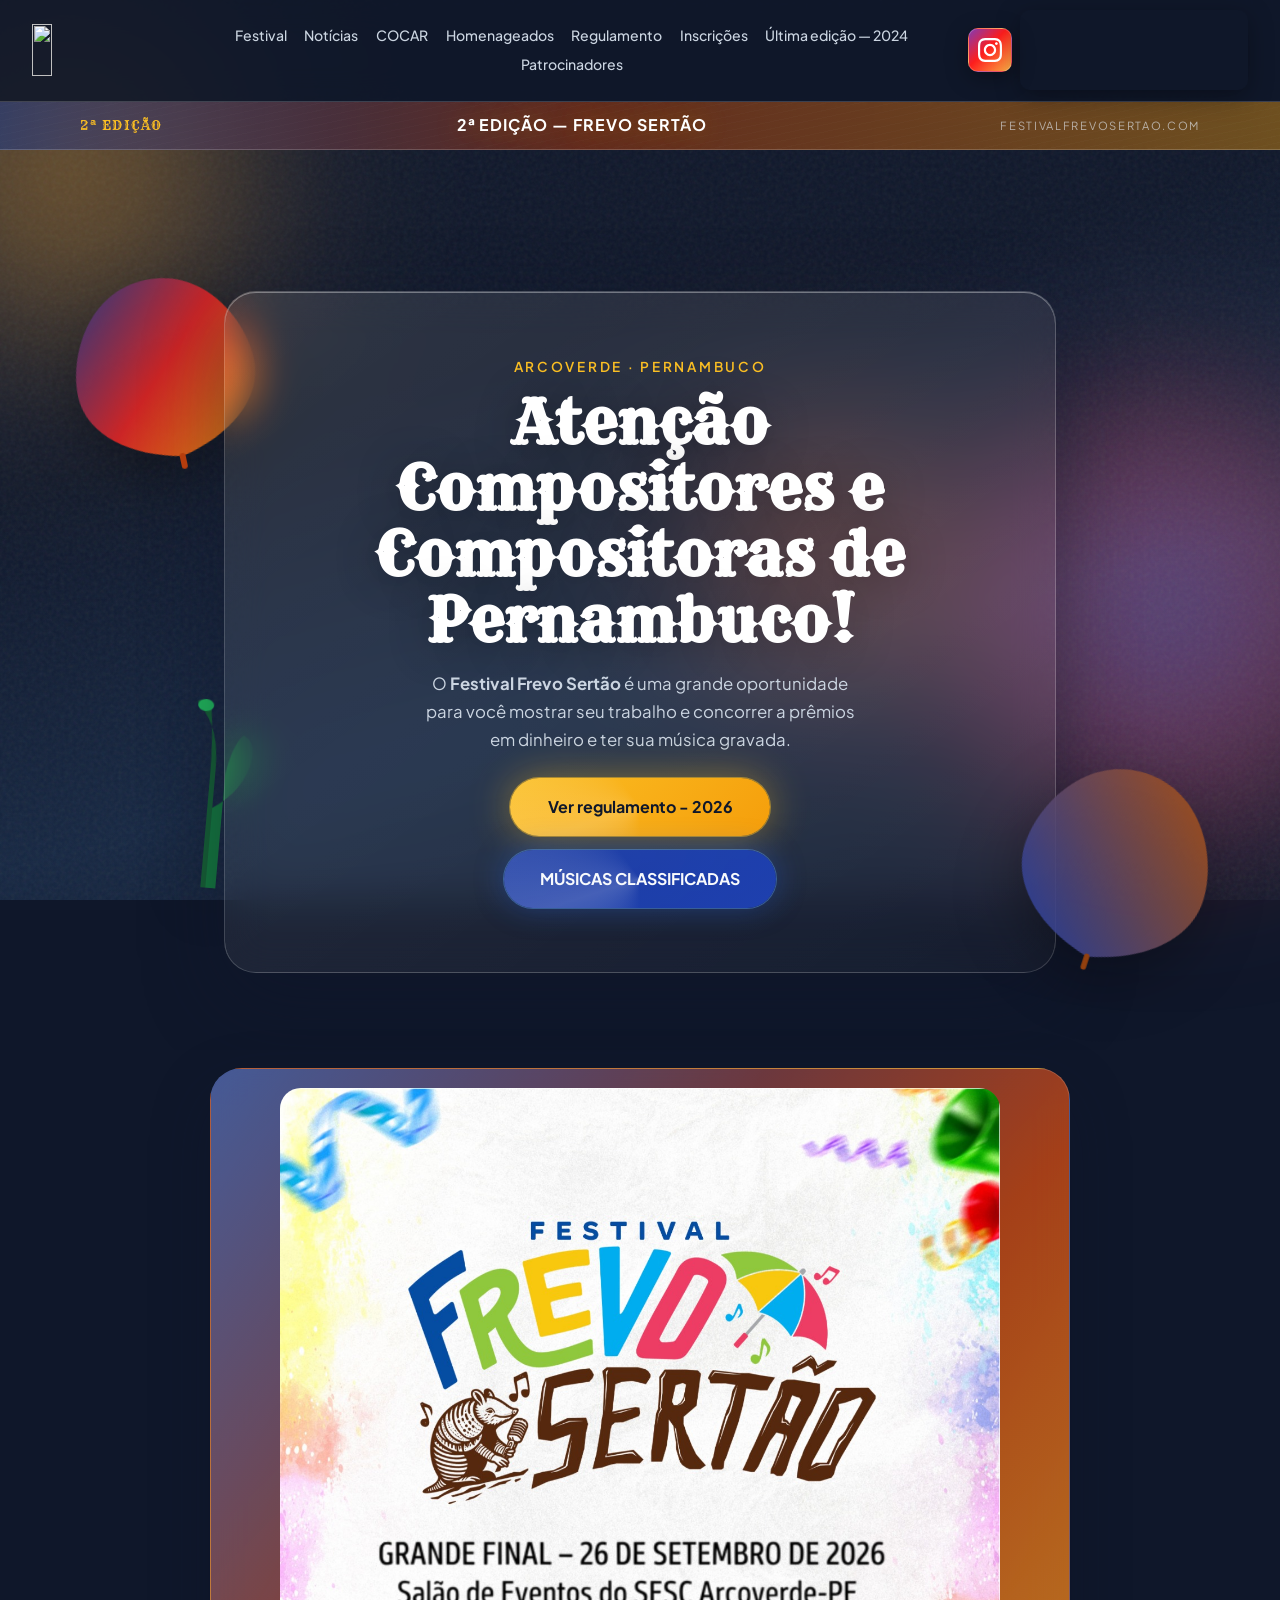
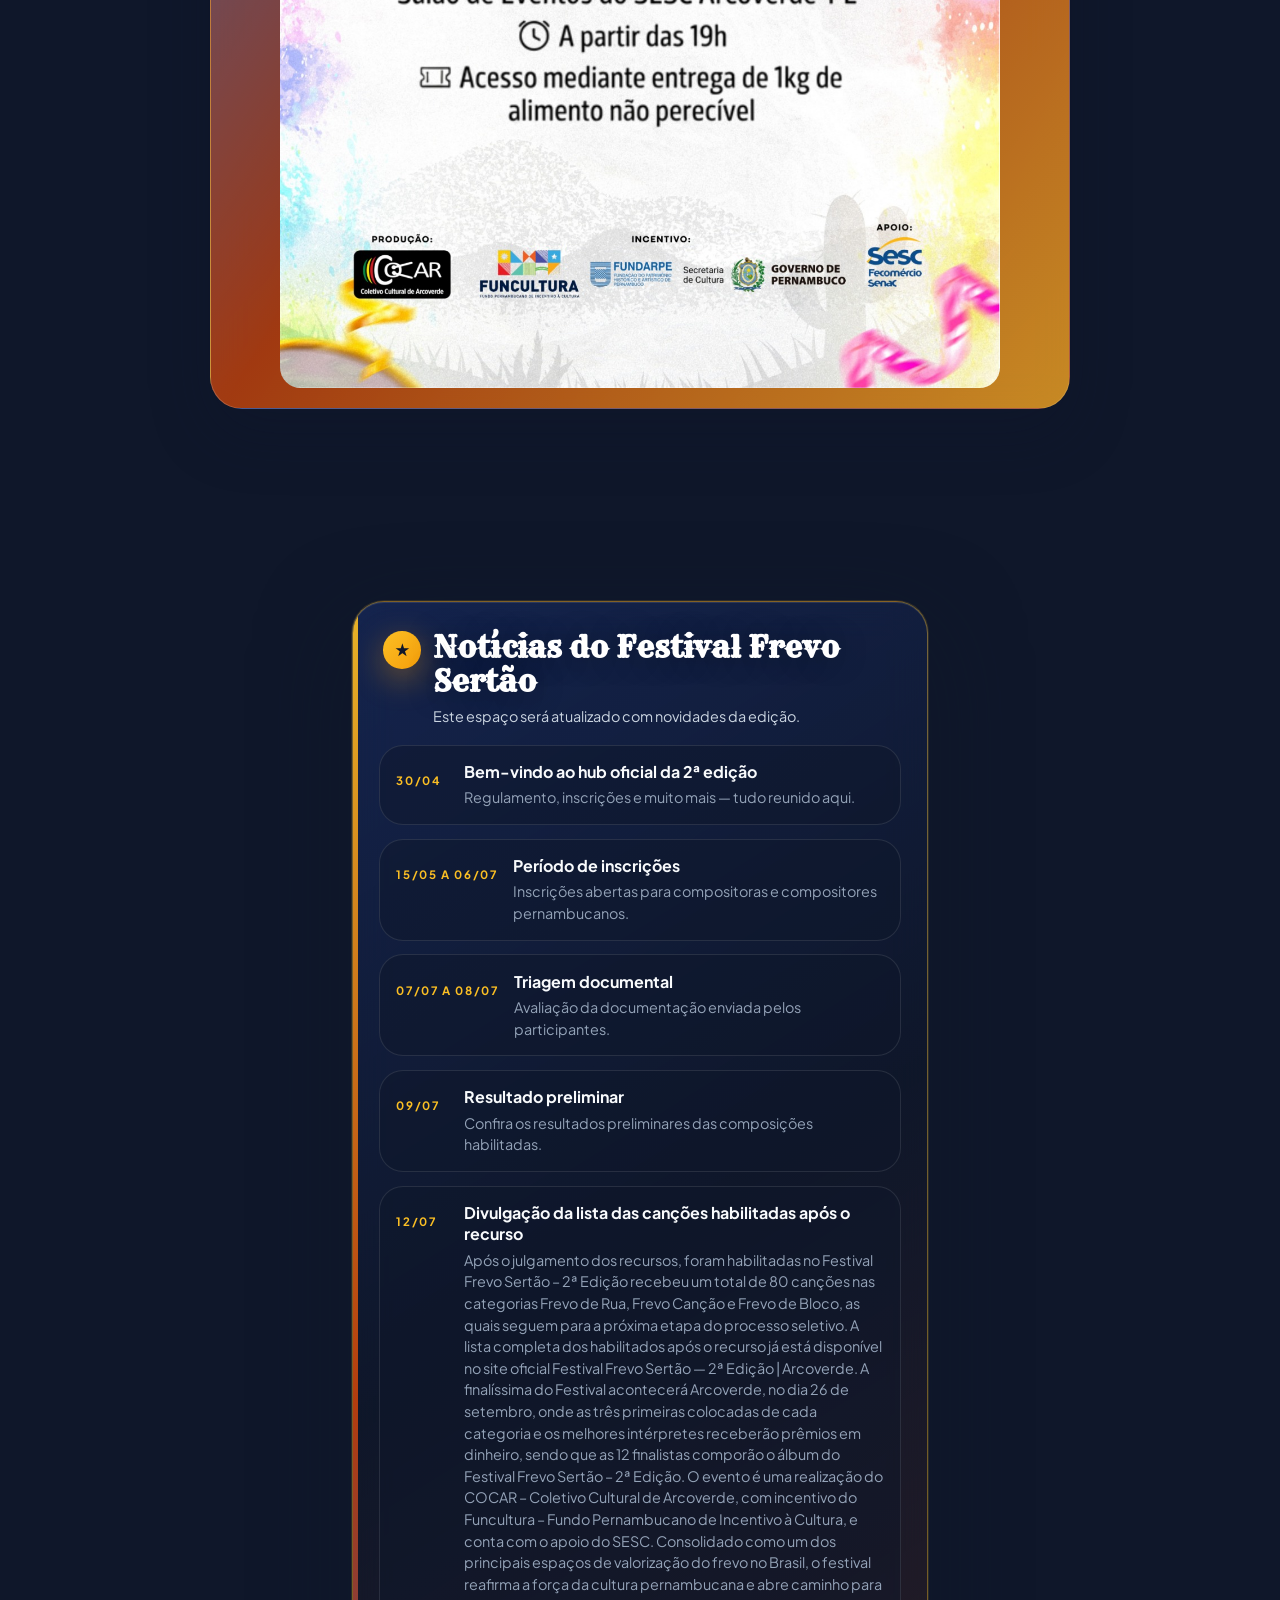
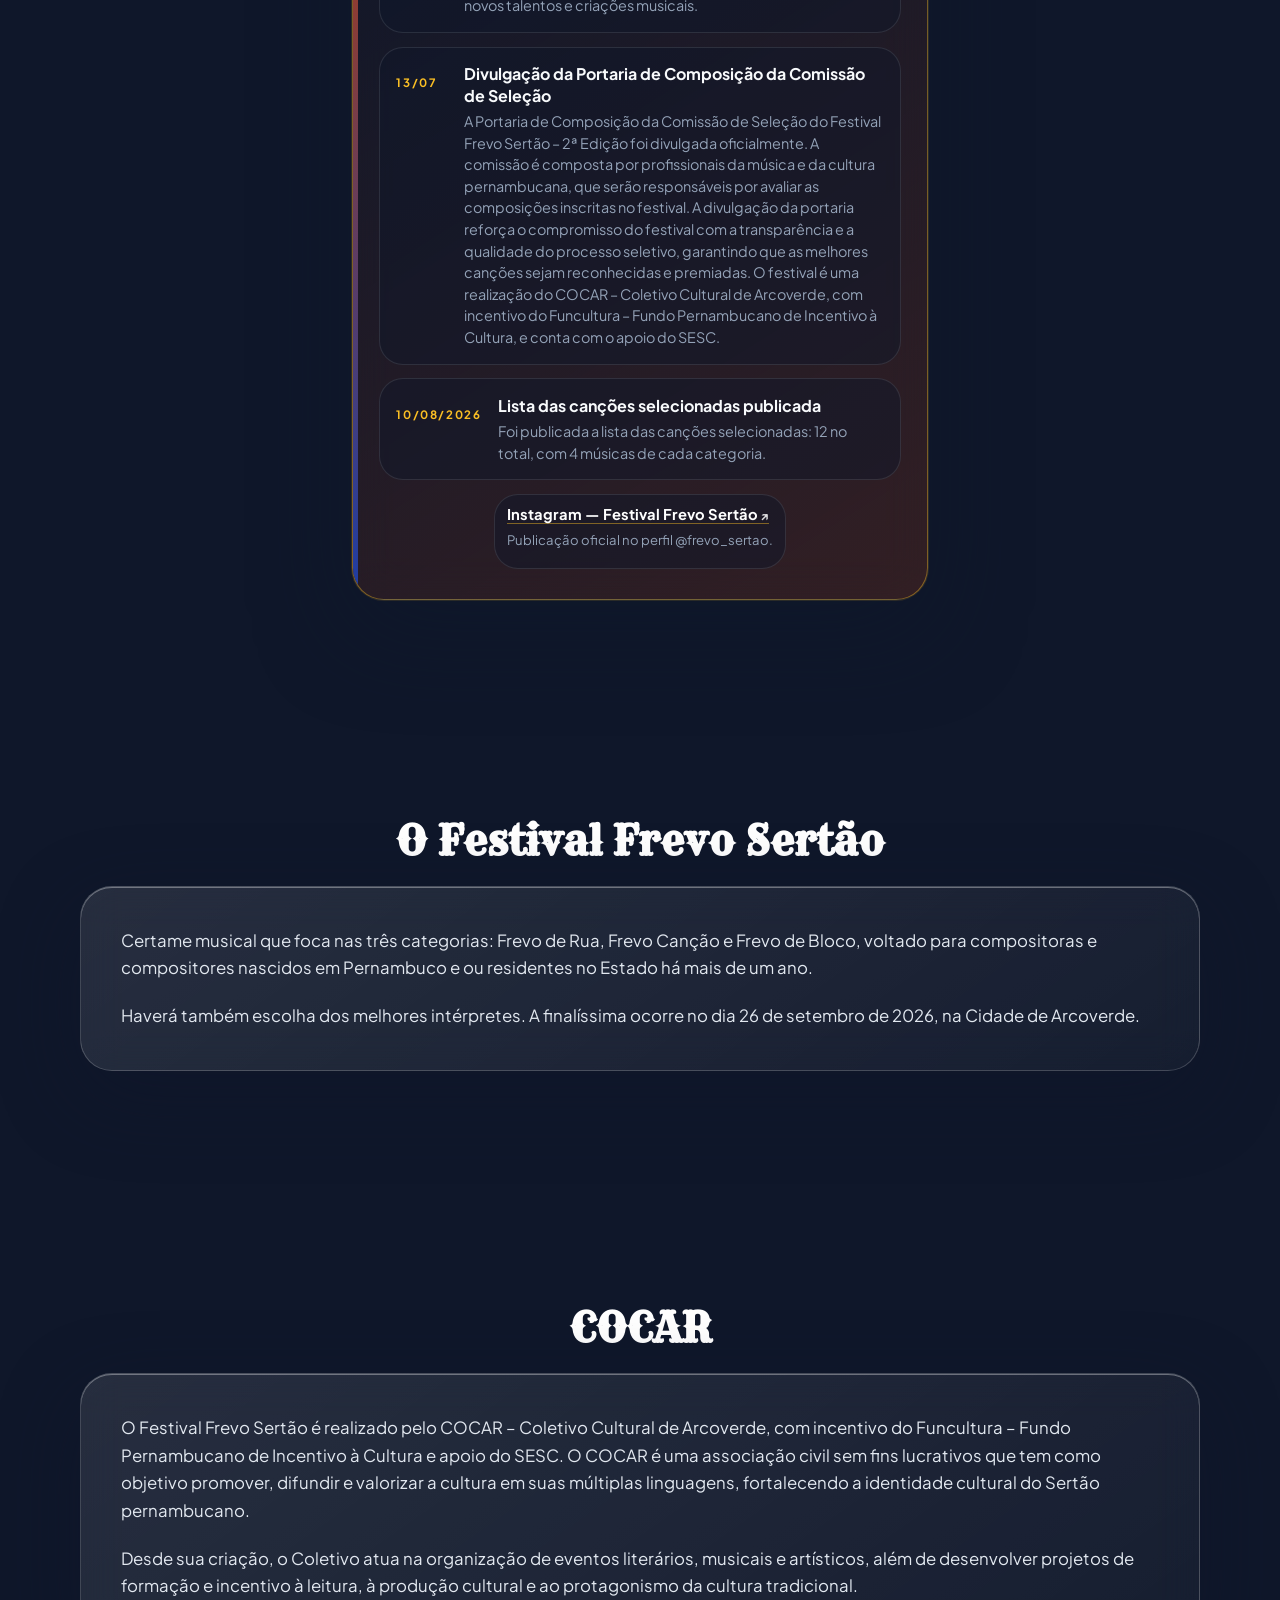
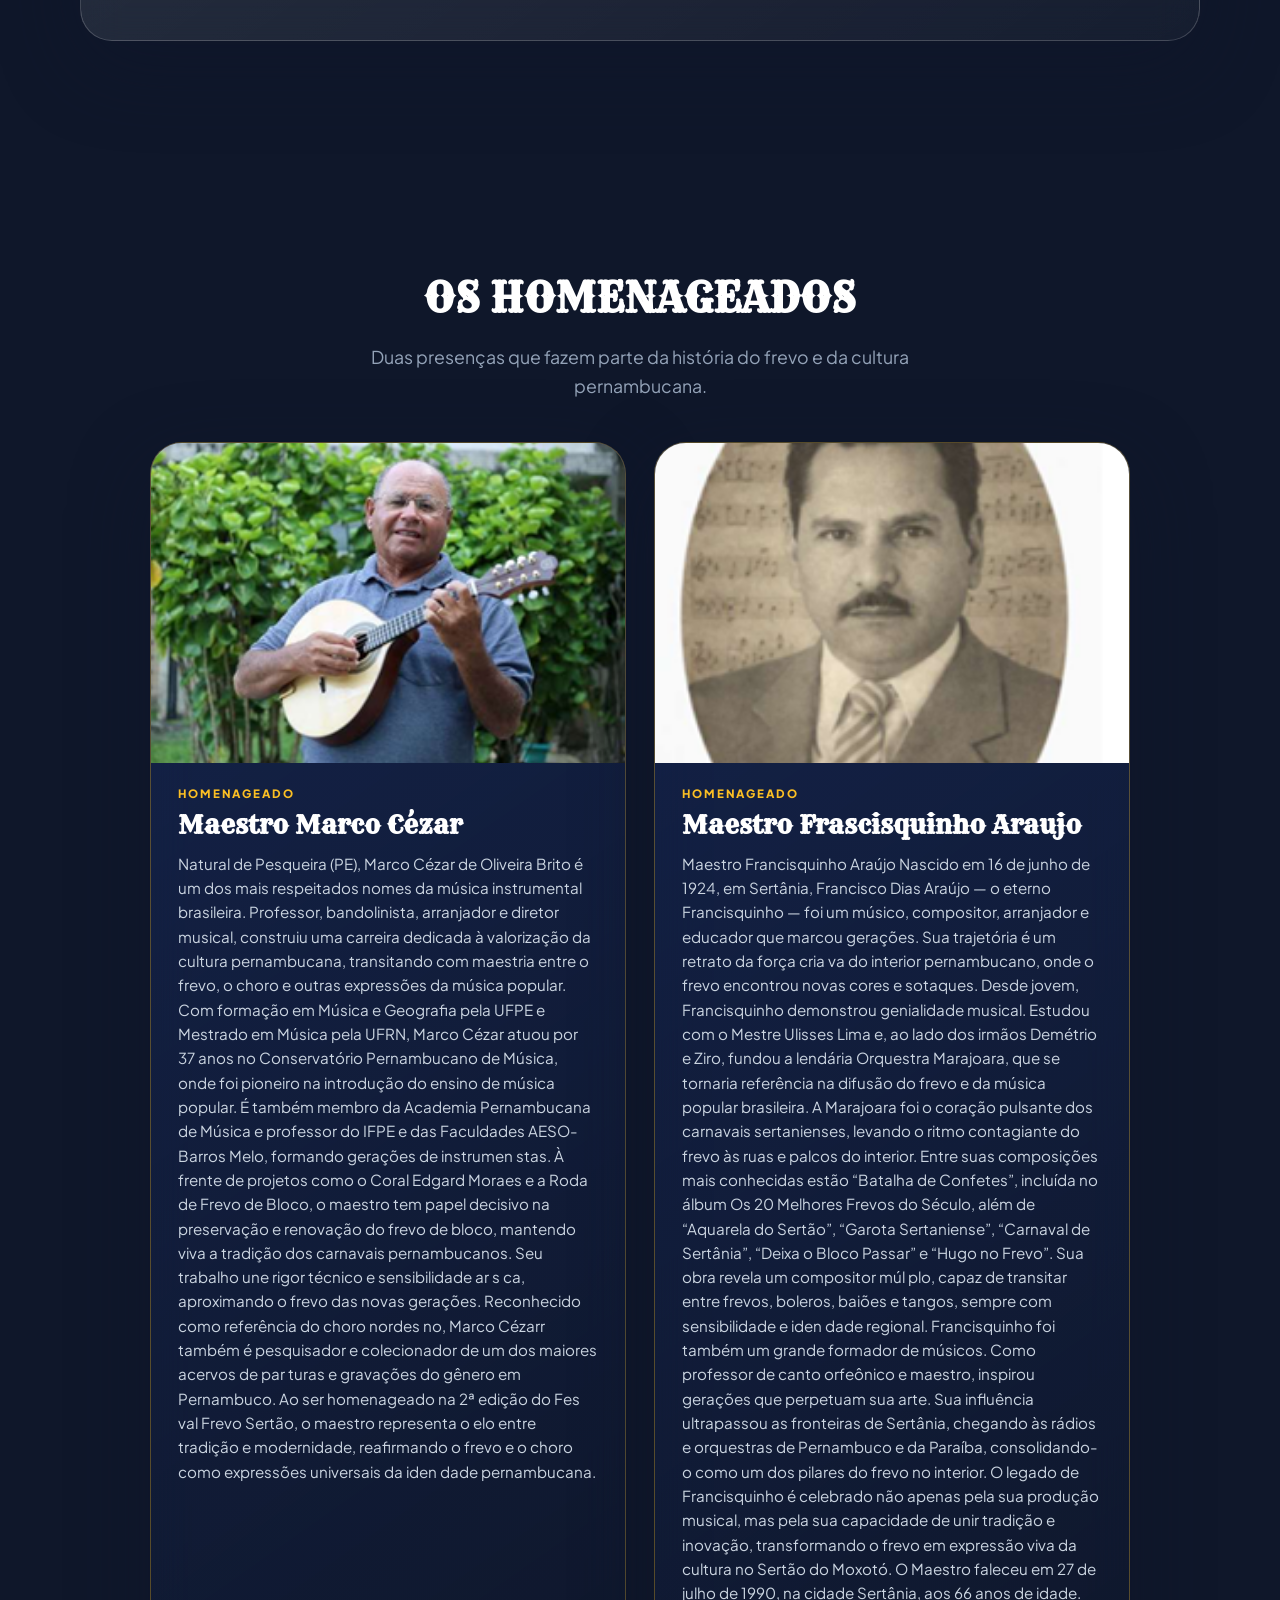
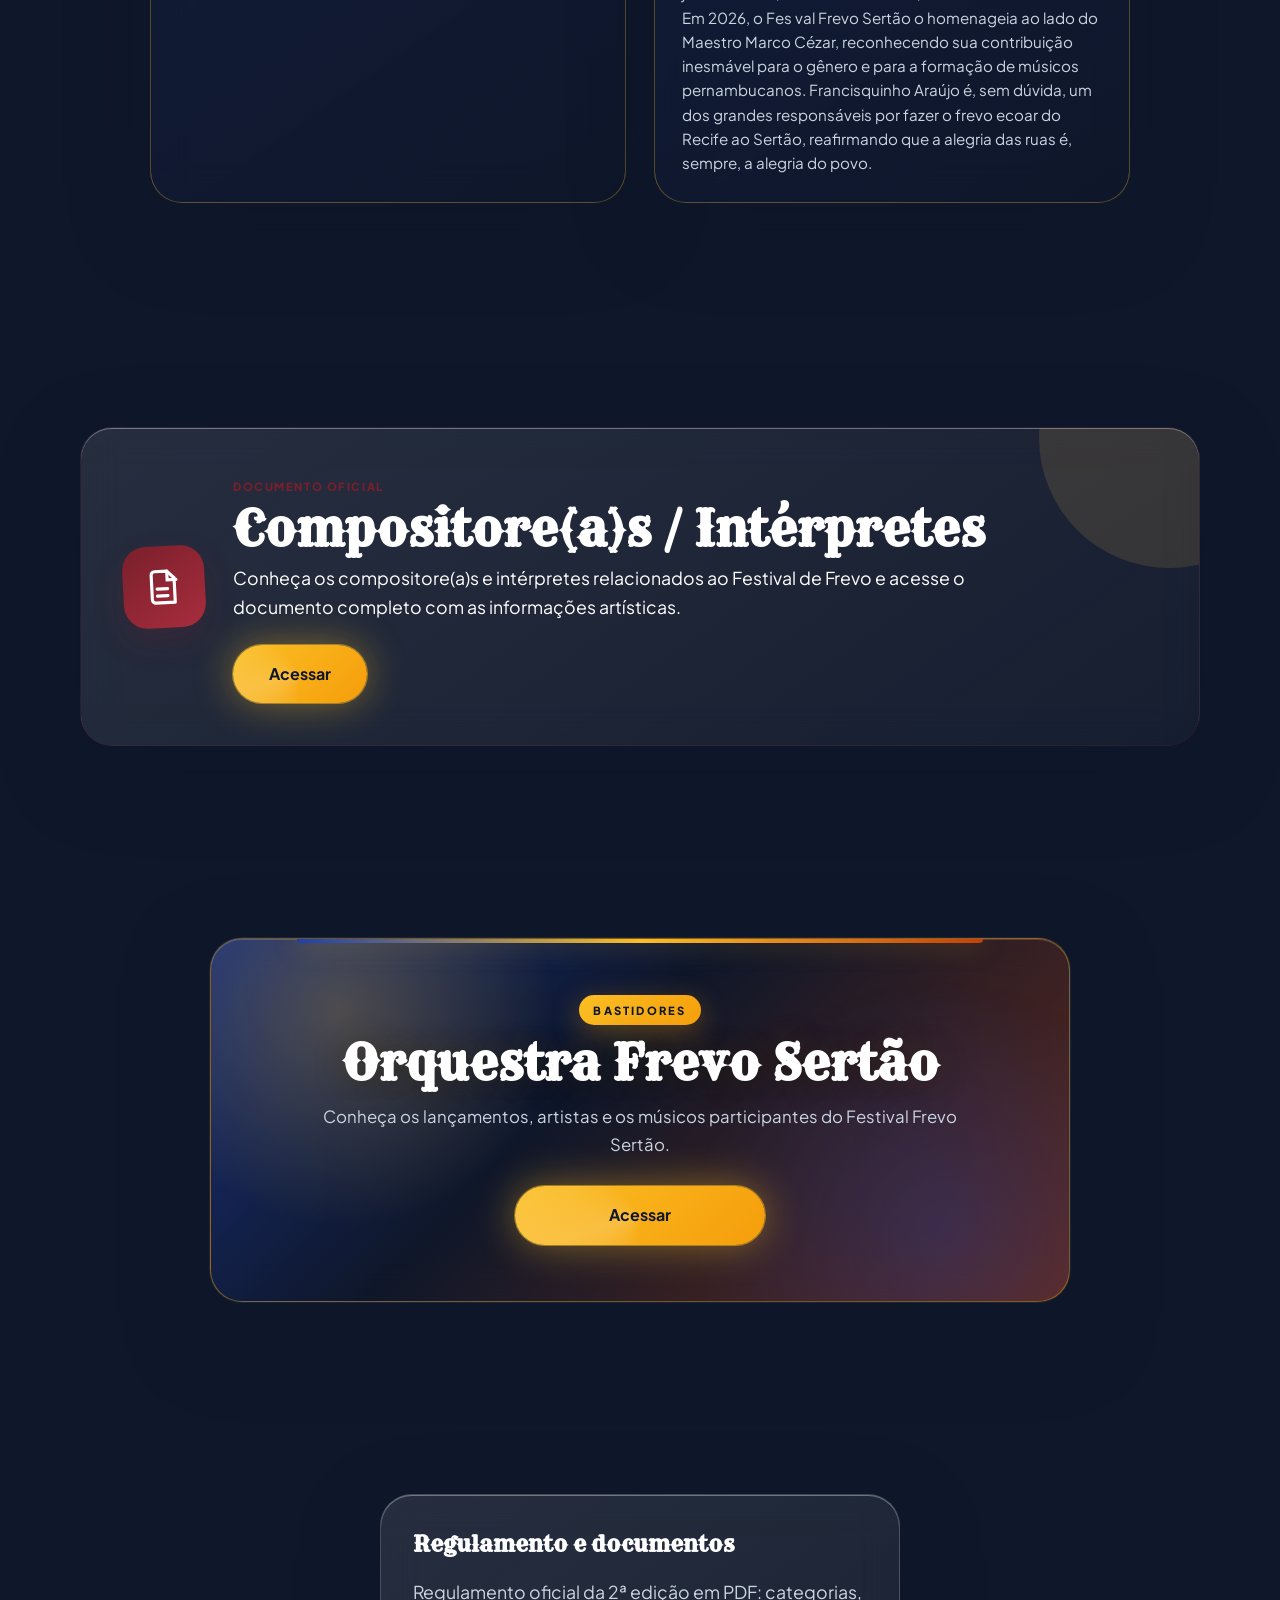
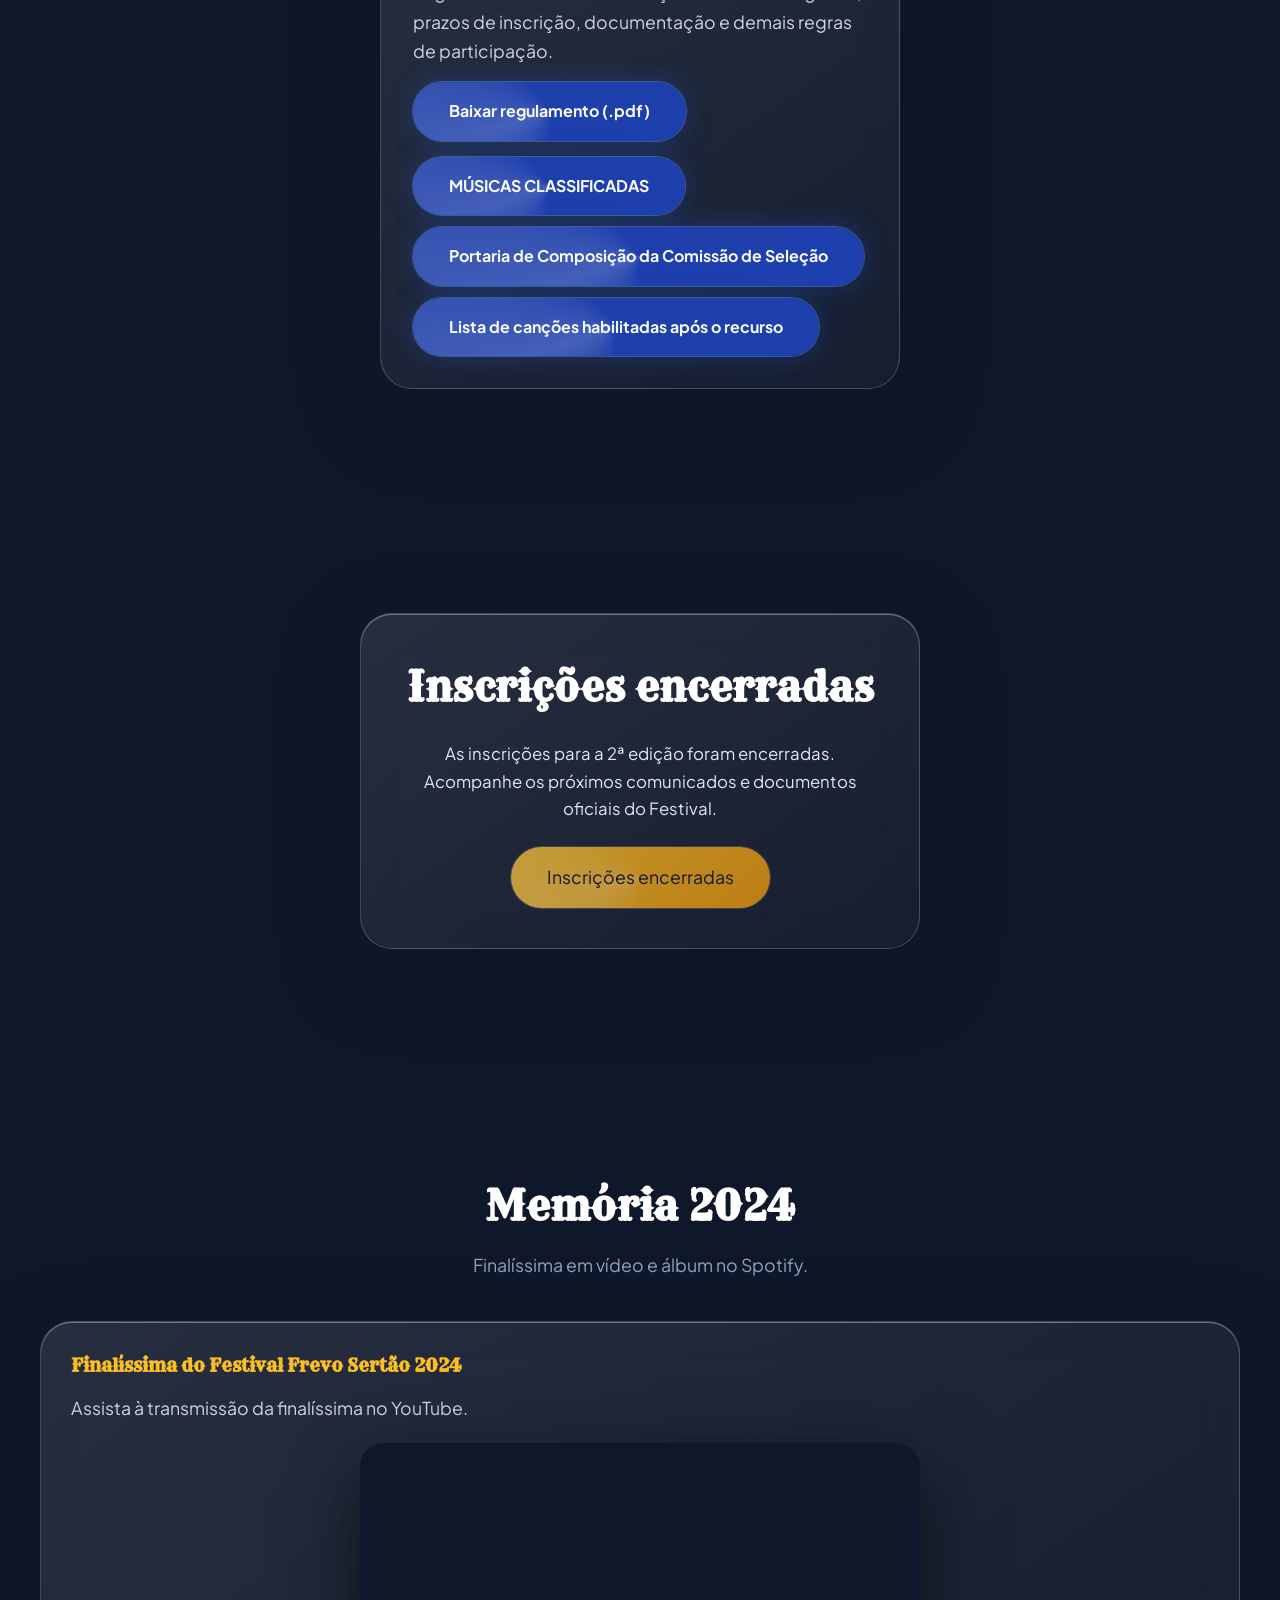
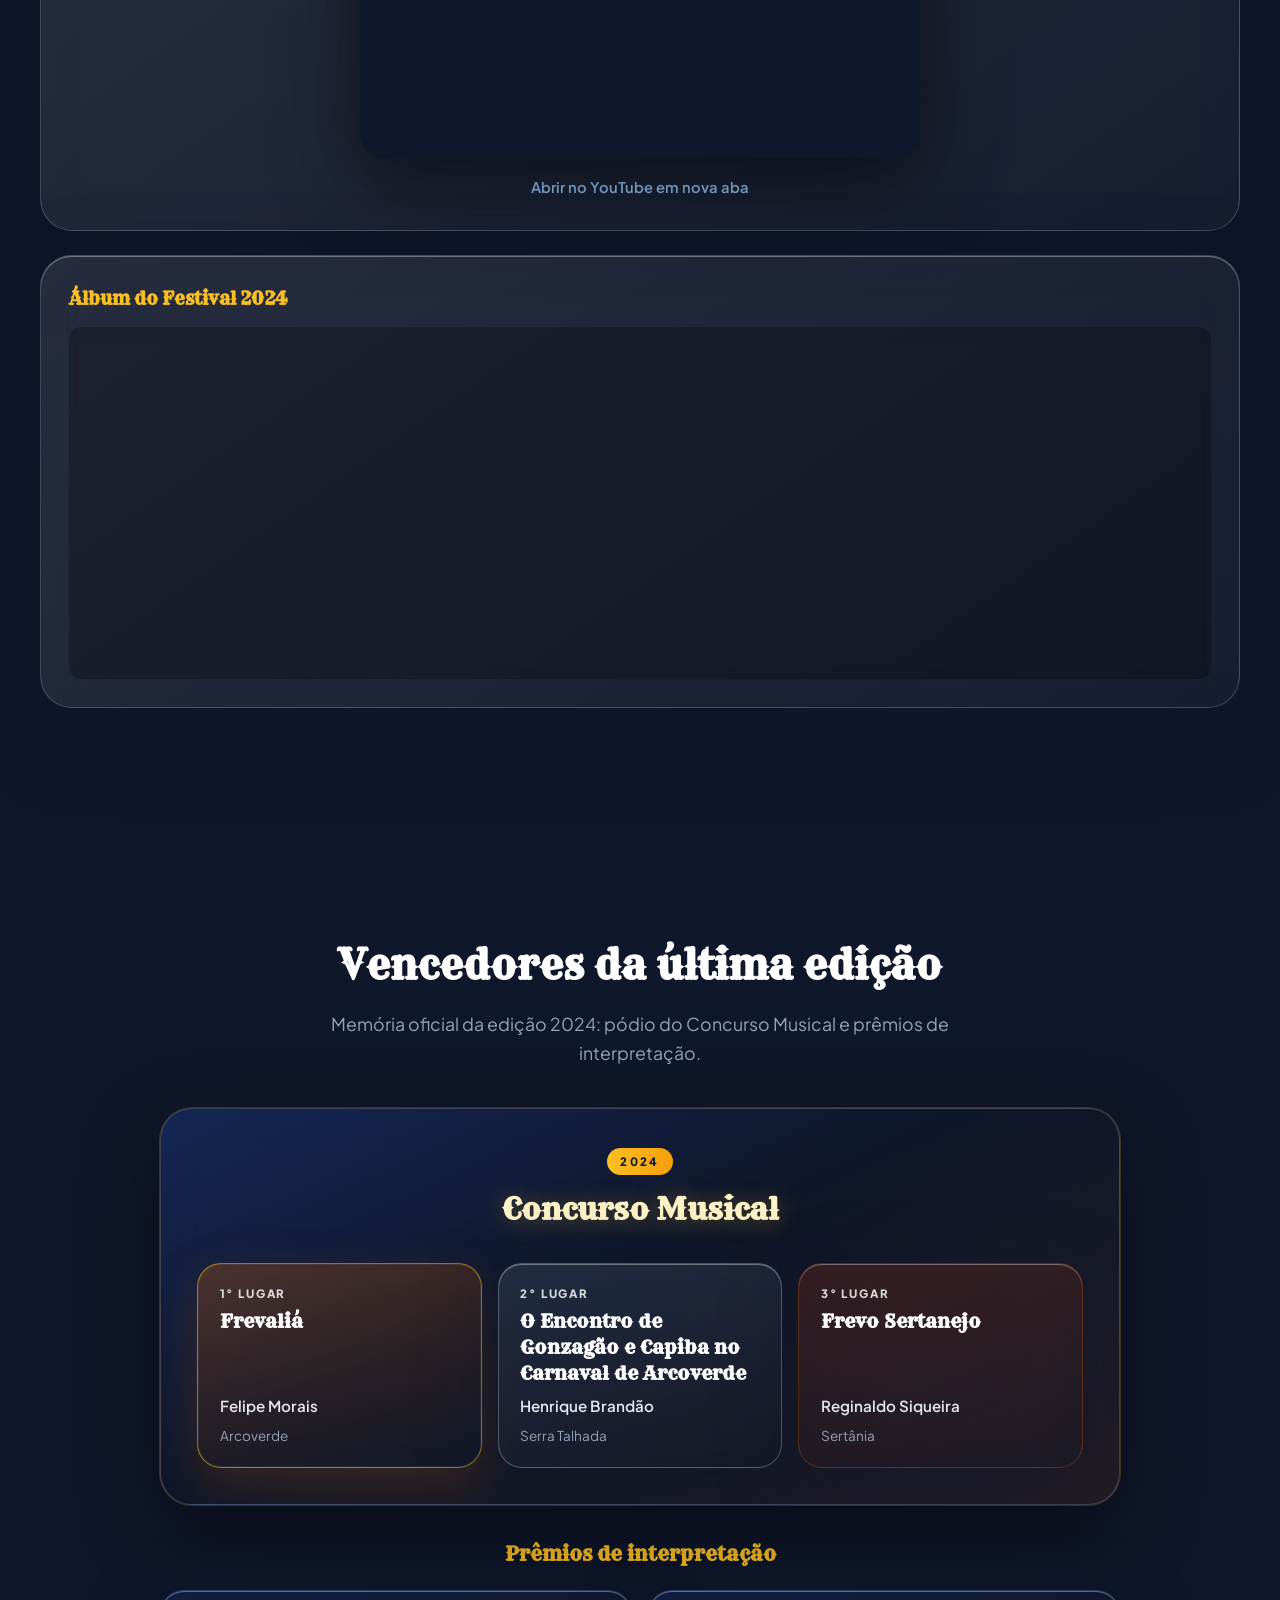
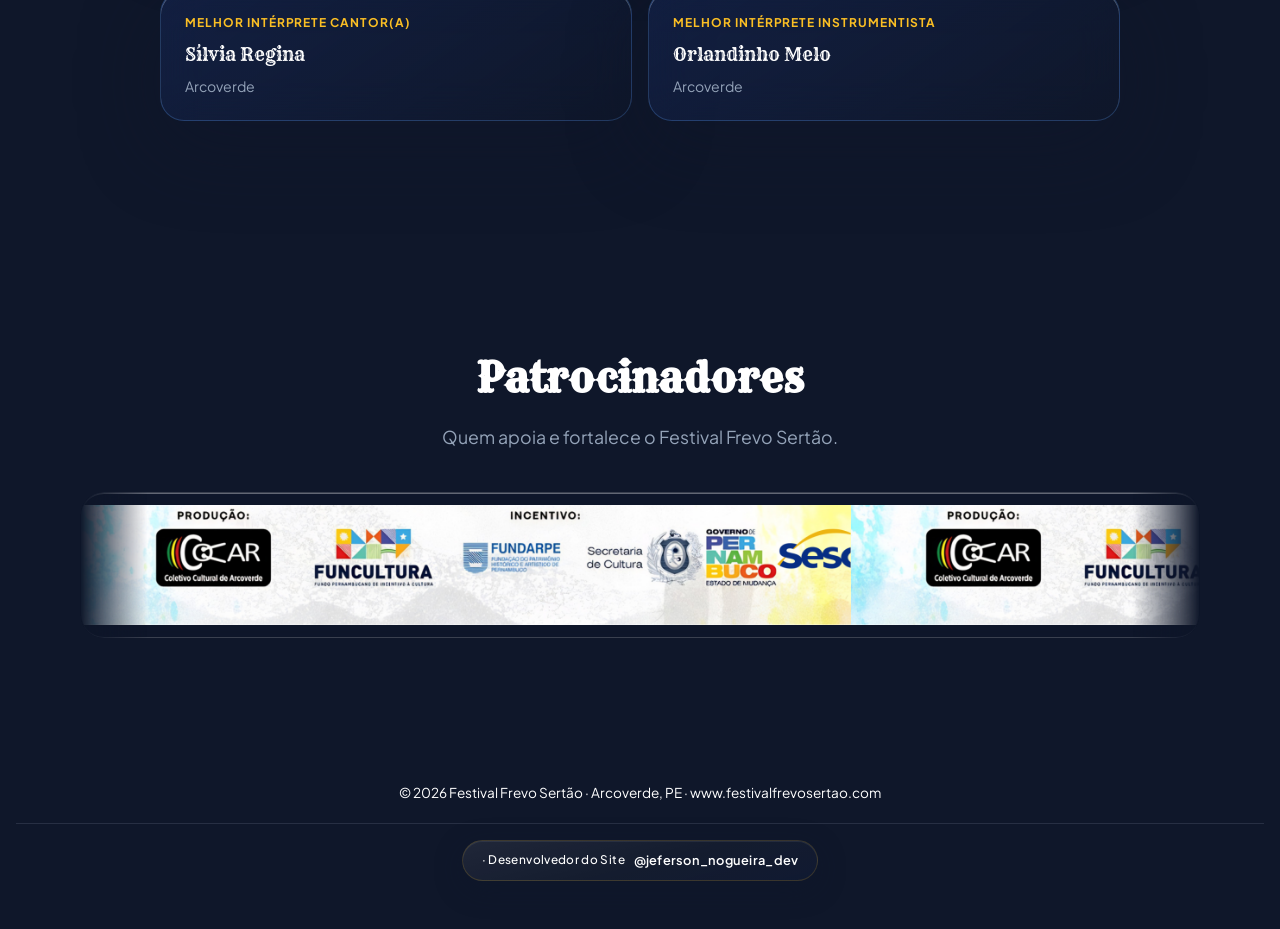
==== commit 9e2b8b43: "+++ Compositores e intérpretes" ====
--- a/index.html
+++ b/index.html
@@ -15,7 +15,21 @@
     />
 
     <link rel="stylesheet" href="css/styles.css" />
-  </head>
+  
+    <style>
+      .compositores-interpretes__panel{position:relative;display:grid;grid-template-columns:auto 1fr;align-items:center;gap:28px;padding:clamp(26px,4vw,42px);text-decoration:none;overflow:hidden;border:1px solid rgba(122,31,43,.14);transition:transform .25s ease,box-shadow .25s ease,border-color .25s ease}
+      .compositores-interpretes__panel::before{content:"";position:absolute;width:260px;height:260px;right:-100px;top:-120px;border-radius:50%;background:rgba(214,166,79,.15);pointer-events:none}
+      .compositores-interpretes__panel:hover,.compositores-interpretes__panel:focus-visible{transform:translateY(-5px);border-color:rgba(122,31,43,.3);box-shadow:0 22px 50px rgba(54,24,15,.17);outline:none}
+      .compositores-interpretes__icon{position:relative;z-index:1;width:82px;height:82px;display:grid;place-items:center;border-radius:24px;color:#fff;background:linear-gradient(145deg,#7a1f2b,#a82d3d);box-shadow:0 14px 30px rgba(122,31,43,.22);transform:rotate(-3deg)}
+      .compositores-interpretes__icon svg{width:42px;height:42px}
+      .compositores-interpretes__content{position:relative;z-index:1}
+      .compositores-interpretes__eyebrow{display:inline-block;margin-bottom:8px;color:#7a1f2b;font-size:.7rem;font-weight:900;letter-spacing:.14em}
+      .compositores-interpretes__title{margin:0 0 10px;color:#fff;font-family:Rye,Georgia,"Times New Roman",serif;font-size:clamp(1.8rem,4vw,3rem);line-height:1.05}
+      .compositores-interpretes__text{max-width:760px;margin:0 0 22px;color:#fff;line-height:1.65}
+      .compositores-interpretes__button{display:inline-flex;width:fit-content}
+      @media(max-width:700px){.compositores-interpretes__panel{grid-template-columns:1fr;text-align:center}.compositores-interpretes__icon{margin:0 auto}.compositores-interpretes__button{width:100%;justify-content:center}}
+    </style>
+</head>
 
   <body>
     <div class="umbrella-transition" id="umbrellaTransition" aria-hidden="true">
@@ -50,6 +64,7 @@
         >
           Orquestra Frevo Sertão
         </a>
+        <a class="site-header__nav-link" href="#compositores-interpretes">Compositore(a)s / Intérpretes</a>
       </nav>
 
       <div class="site-header__media">
@@ -360,6 +375,34 @@
       </section>
 
       <!-- =========================================================
+           COMPOSITORES / INTÉRPRETES
+           ========================================================= -->
+      <section class="section compositores-interpretes" id="compositores-interpretes" aria-labelledby="compositores-interpretes-heading">
+        <div class="section__container">
+          <a class="compositores-interpretes__panel glass-panel"
+             href="https://drive.google.com/file/d/16gTUX9y9sVhcTVbo3_ybm-hNAxmjsKje/view?usp=sharing"
+             target="_blank" rel="noopener noreferrer"
+             aria-label="Abrir PDF de Compositores e Intérpretes">
+            <div class="compositores-interpretes__icon" aria-hidden="true">
+              <svg viewBox="0 0 24 24" fill="none">
+                <path d="M7 3h7l4 4v14H7a2 2 0 0 1-2-2V5a2 2 0 0 1 2-2Z" stroke="currentColor" stroke-width="1.8" stroke-linejoin="round"/>
+                <path d="M14 3v5h5M8 13h6M8 17h6" stroke="currentColor" stroke-width="1.8" stroke-linecap="round"/>
+              </svg>
+            </div>
+            <div class="compositores-interpretes__content">
+              <span class="compositores-interpretes__eyebrow">DOCUMENTO OFICIAL</span>
+              <h2 class="compositores-interpretes__title" id="compositores-interpretes-heading">Compositore(a)s / Intérpretes</h2>
+              <p class="compositores-interpretes__text">Conheça os compositore(a)s e intérpretes relacionados ao Festival de Frevo e acesse o documento completo com as informações artísticas.</p>
+              <span class="btn-cta compositores-interpretes__button">
+                <span class="btn-cta__glow"></span>
+                <span class="btn-cta__label">Acessar</span>
+              </span>
+            </div>
+          </a>
+        </div>
+      </section>
+
+      <!-- =========================================================
            NOVA ABA — RELEASES MÚSICOS
            ========================================================= -->
       <section
@@ -753,6 +796,11 @@
       crossorigin="anonymous"
     ></script>
 
+
+    <script>
+      (()=>{const link=document.querySelector('.compositores-interpretes__panel');if(!link)return;link.addEventListener('click',()=>{link.classList.add('is-opening');setTimeout(()=>link.classList.remove('is-opening'),700)});})();
+    </script>
+
     <script
       type="module"
       src="js/main.js"
